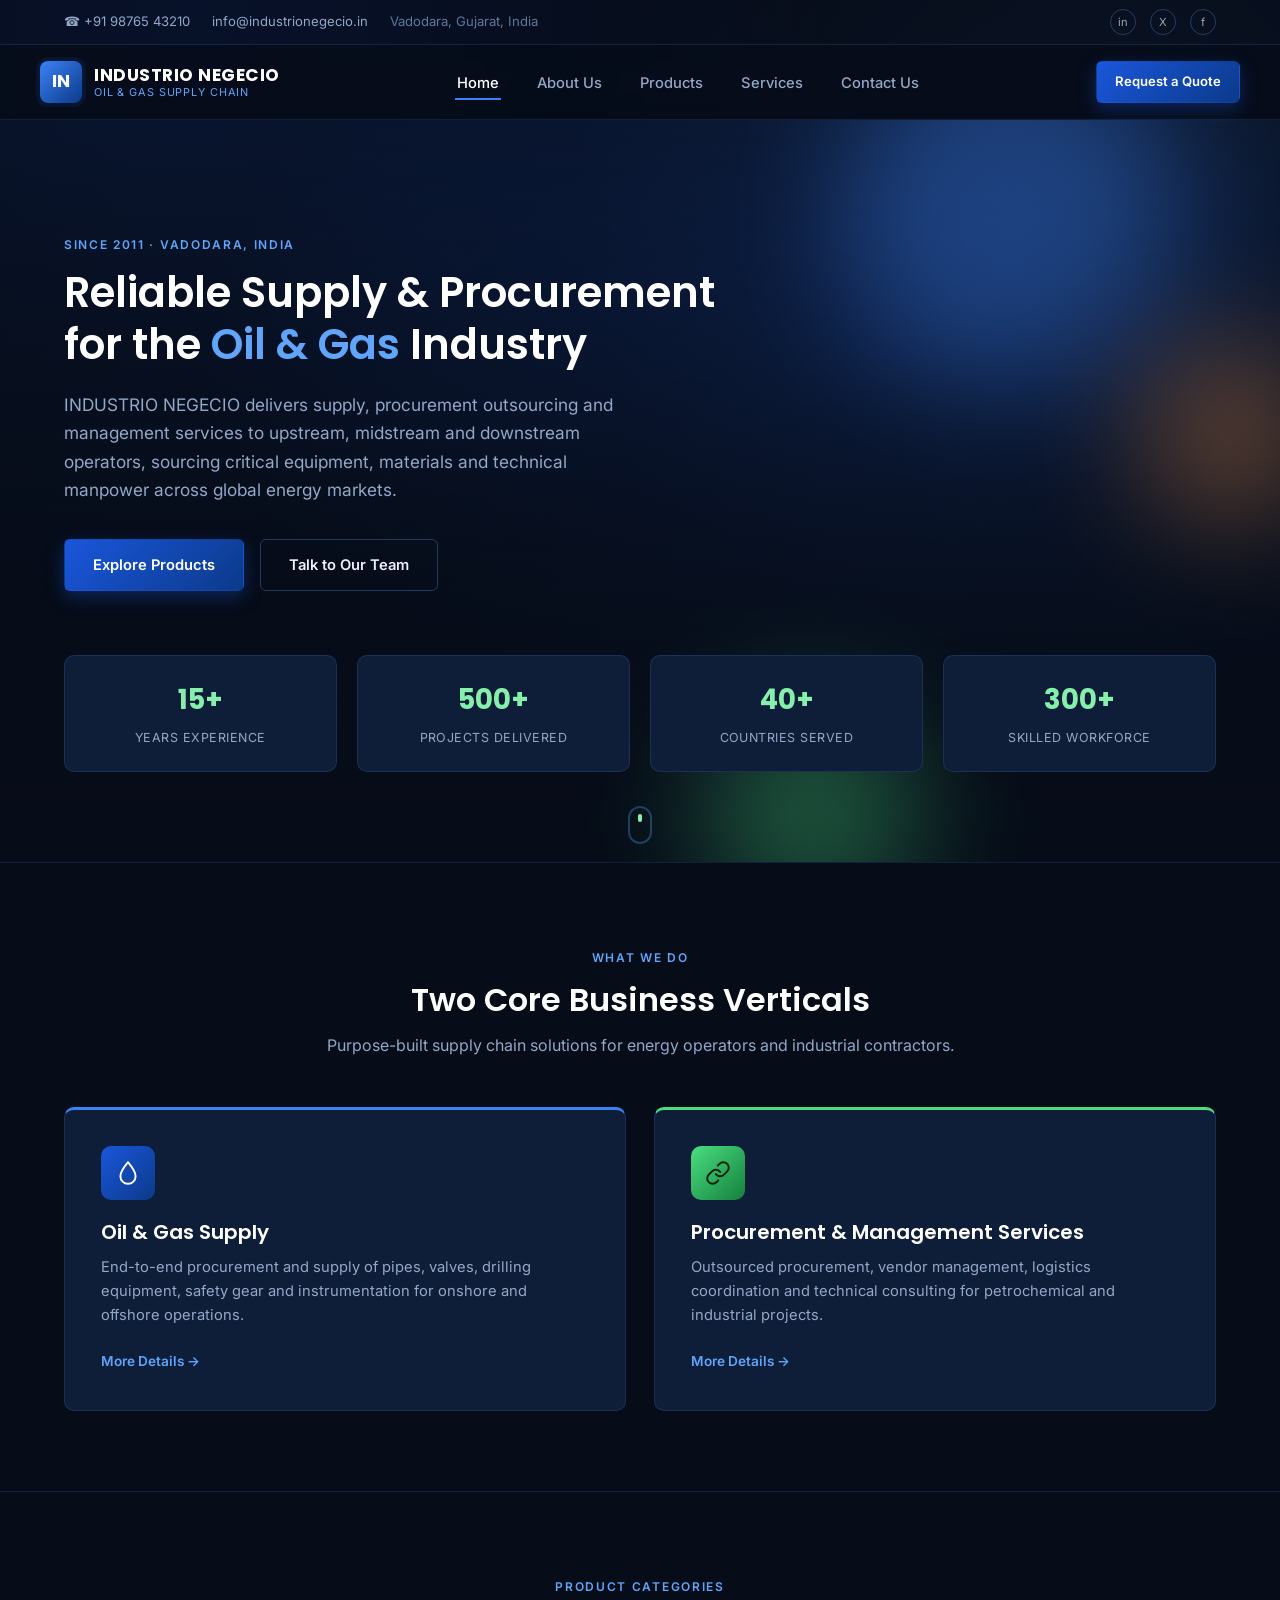
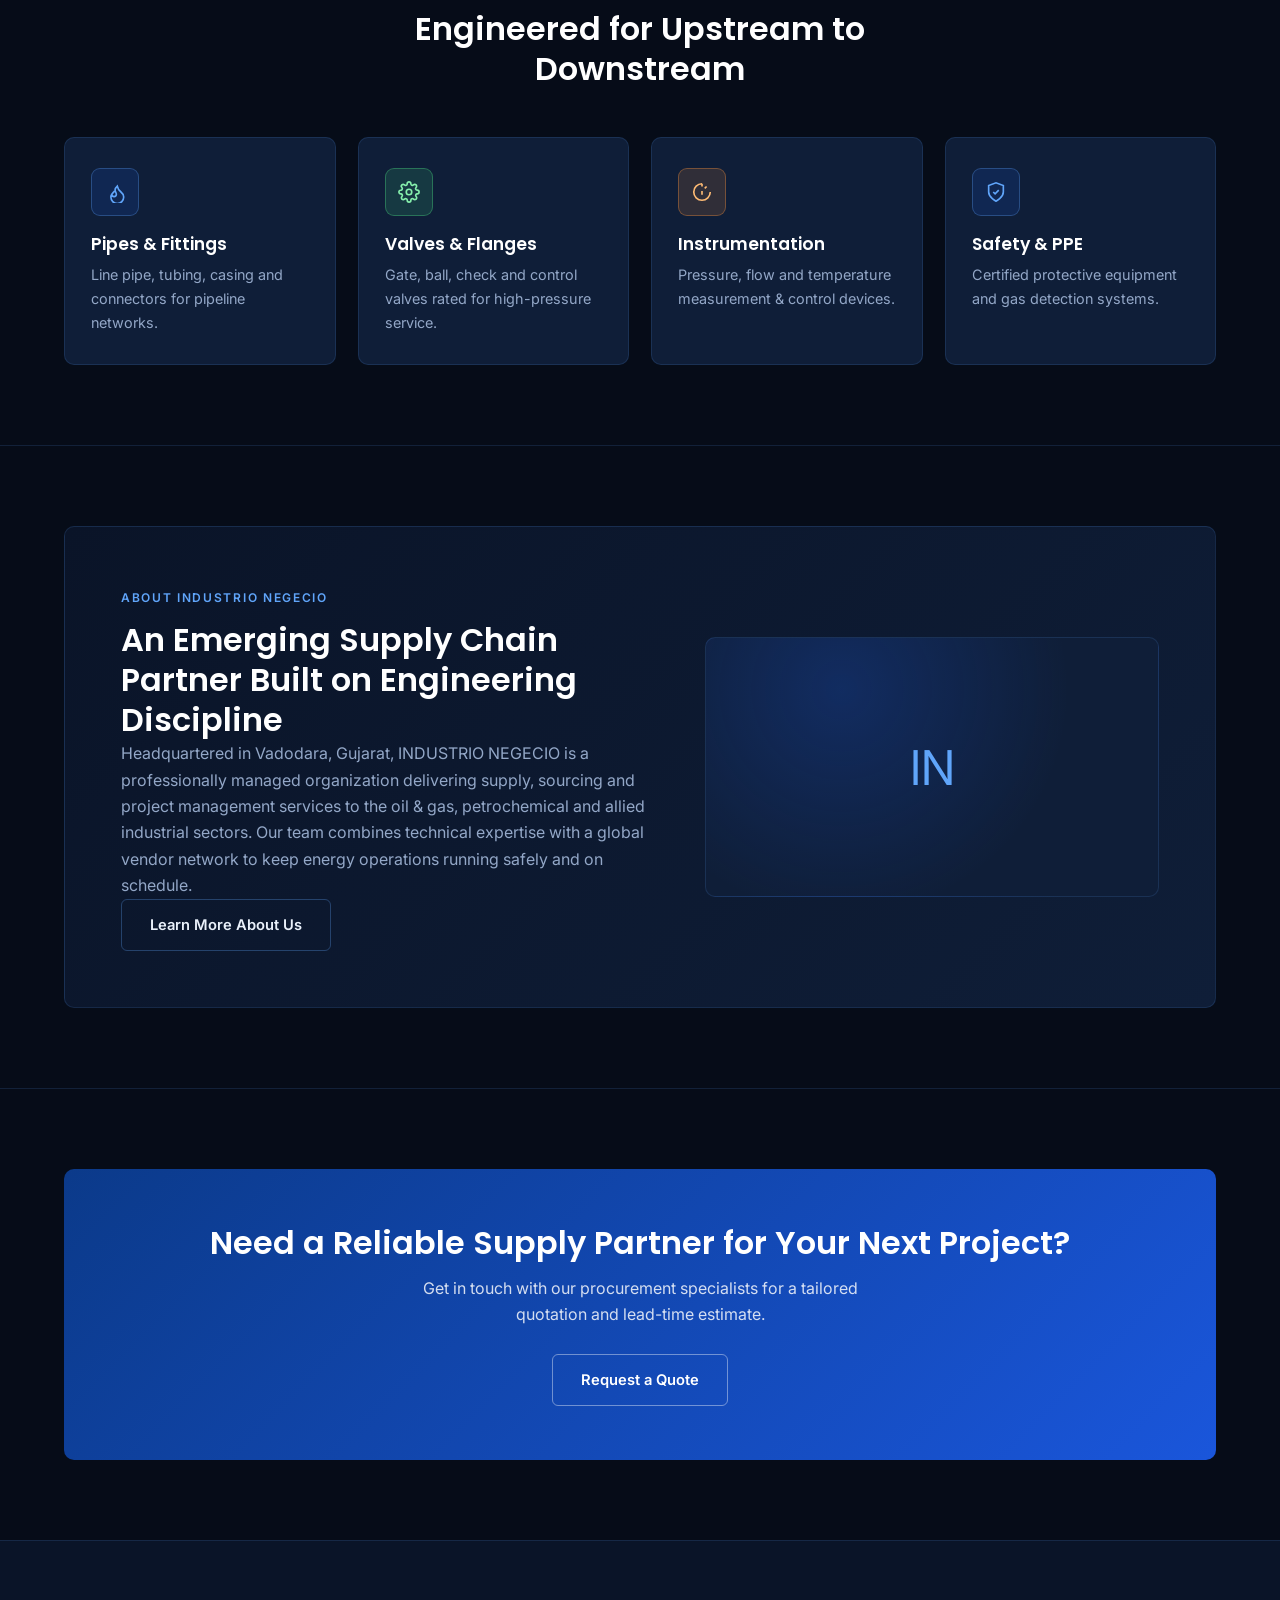
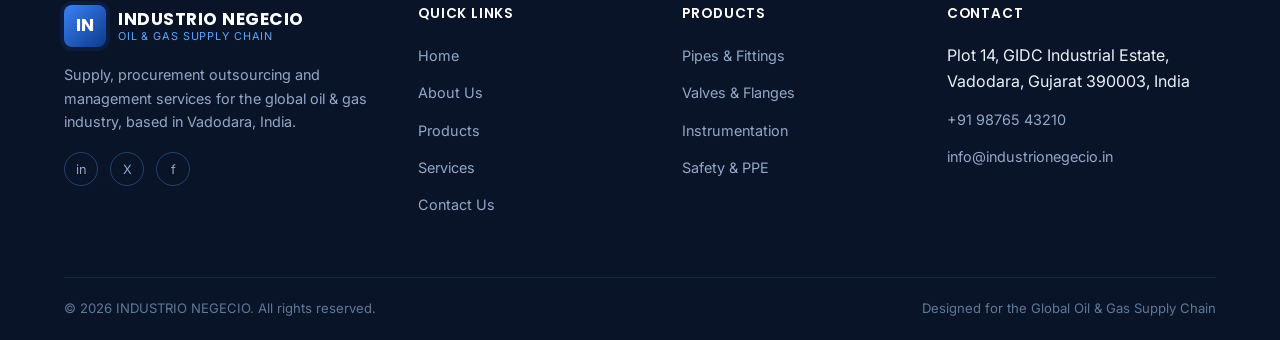
==== index.html @ ec124e9b "Initial commit: INDUSTRIO NEGECIO oil & gas site Dark navy/blue theme with green and orange accents," ====
<!DOCTYPE html>
<html lang="en">
<head>
<meta charset="UTF-8">
<meta name="viewport" content="width=device-width, initial-scale=1.0">
<title>INDUSTRIO NEGECIO | Oil & Gas Supply Chain Solutions</title>
<meta name="description" content="INDUSTRIO NEGECIO is an India-based oil & gas supply, procurement outsourcing and management services company serving upstream, midstream and downstream operators worldwide.">
<link rel="preconnect" href="https://fonts.googleapis.com">
<link href="https://fonts.googleapis.com/css2?family=Inter:wght@400;500;600;700&family=Poppins:wght@500;600;700&display=swap" rel="stylesheet">
<link rel="stylesheet" href="assets/css/style.css">
</head>
<body>

<div class="topbar">
  <div class="container">
    <div class="topbar-links">
      <a href="tel:+919876543210">☎ +91 98765 43210</a>
      <a href="mailto:info@industrionegecio.in">info@industrionegecio.in</a>
      <span>Vadodara, Gujarat, India</span>
    </div>
    <div class="topbar-social">
      <a href="#" aria-label="LinkedIn">in</a>
      <a href="#" aria-label="Twitter">X</a>
      <a href="#" aria-label="Facebook">f</a>
    </div>
  </div>
</div>

<header class="site-header">
  <div class="container nav-wrap">
    <a href="index.html" class="logo">
      <div class="logo-mark">IN</div>
      <div class="logo-text">
        <strong>INDUSTRIO NEGECIO</strong>
        <span>Oil &amp; Gas Supply Chain</span>
      </div>
    </a>
    <nav class="main-nav">
      <ul>
        <li><a href="index.html" class="active">Home</a></li>
        <li><a href="about.html">About Us</a></li>
        <li><a href="products.html">Products</a></li>
        <li><a href="services.html">Services</a></li>
        <li><a href="contact.html">Contact Us</a></li>
      </ul>
    </nav>
    <div class="header-cta">
      <a href="contact.html" class="btn btn-primary btn-sm">Request a Quote</a>
      <button class="nav-toggle" aria-label="Toggle navigation"><span></span><span></span><span></span></button>
    </div>
  </div>
</header>

<section class="hero">
  <div class="hero-blob b1"></div>
  <div class="hero-blob b2"></div>
  <div class="hero-blob b3"></div>
  <div class="container">
    <div class="hero-inner reveal">
      <span class="eyebrow">Since 2011 · Vadodara, India</span>
      <h1>Reliable Supply &amp; Procurement for the <em>Oil &amp; Gas</em> Industry</h1>
      <p class="lead">INDUSTRIO NEGECIO delivers supply, procurement outsourcing and management services to upstream, midstream and downstream operators, sourcing critical equipment, materials and technical manpower across global energy markets.</p>
      <div class="hero-actions">
        <a href="products.html" class="btn btn-primary btn-pulse">Explore Products</a>
        <a href="contact.html" class="btn btn-outline">Talk to Our Team</a>
      </div>
    </div>
    <div class="hero-stats stagger reveal">
      <div class="stat-box"><strong class="counter" data-target="15" data-suffix="+">0</strong><span>Years Experience</span></div>
      <div class="stat-box"><strong class="counter" data-target="500" data-suffix="+">0</strong><span>Projects Delivered</span></div>
      <div class="stat-box"><strong class="counter" data-target="40" data-suffix="+">0</strong><span>Countries Served</span></div>
      <div class="stat-box"><strong class="counter" data-target="300" data-suffix="+">0</strong><span>Skilled Workforce</span></div>
    </div>
  </div>
  <div class="scroll-indicator"></div>
</section>

<section class="section">
  <div class="container">
    <div class="section-head">
      <span class="eyebrow">What We Do</span>
      <h2>Two Core Business Verticals</h2>
      <p>Purpose-built supply chain solutions for energy operators and industrial contractors.</p>
    </div>
    <div class="two-col stagger">
      <div class="category-card reveal-scale" style="border-top:3px solid var(--blue-light);">
        <div class="icon">
          <svg width="26" height="26" viewBox="0 0 24 24" fill="none" stroke="#fff" stroke-width="1.8" stroke-linecap="round" stroke-linejoin="round"><path d="M12 2s7 8.5 7 13a7 7 0 0 1-14 0c0-4.5 7-13 7-13Z"/></svg>
        </div>
        <h3>Oil &amp; Gas Supply</h3>
        <p>End-to-end procurement and supply of pipes, valves, drilling equipment, safety gear and instrumentation for onshore and offshore operations.</p>
        <a href="products.html" class="more">More Details →</a>
      </div>
      <div class="category-card reveal-scale" style="border-top:3px solid var(--green);">
        <div class="icon" style="background:linear-gradient(135deg, var(--green), var(--green-deep));">
          <svg width="26" height="26" viewBox="0 0 24 24" fill="none" stroke="#06210f" stroke-width="1.8" stroke-linecap="round" stroke-linejoin="round"><path d="M10 13a5 5 0 0 0 7.54.54l3-3a5 5 0 0 0-7.07-7.07l-1.72 1.71"/><path d="M14 11a5 5 0 0 0-7.54-.54l-3 3a5 5 0 0 0 7.07 7.07l1.71-1.71"/></svg>
        </div>
        <h3>Procurement &amp; Management Services</h3>
        <p>Outsourced procurement, vendor management, logistics coordination and technical consulting for petrochemical and industrial projects.</p>
        <a href="services.html" class="more">More Details →</a>
      </div>
    </div>
  </div>
</section>

<section class="section">
  <div class="container">
    <div class="section-head">
      <span class="eyebrow">Product Categories</span>
      <h2>Engineered for Upstream to Downstream</h2>
    </div>
    <div class="grid-4 accent-cycle stagger">
      <div class="card reveal">
        <div class="icon"><svg width="22" height="22" viewBox="0 0 24 24" fill="none" stroke="currentColor" stroke-width="1.8"><path d="M8.5 14.5A2.5 2.5 0 0 0 11 17a2.5 2.5 0 0 0 2.5-2.5c0-1.38-.5-2-1-3-1.072-2.143-.224-4.054 2-6 .5 2.5 2 4.9 4 6.5 2 1.6 3 3.5 3 5.5a7 7 0 1 1-14 0c0-1.153.433-2.294 1-3 1.464-1.83 3-3.5 3-3.5"/></svg></div>
        <h3>Pipes &amp; Fittings</h3>
        <p>Line pipe, tubing, casing and connectors for pipeline networks.</p>
      </div>
      <div class="card reveal">
        <div class="icon"><svg width="22" height="22" viewBox="0 0 24 24" fill="none" stroke="currentColor" stroke-width="1.8"><circle cx="12" cy="12" r="3"/><path d="M19.4 15a1.65 1.65 0 0 0 .33 1.82l.06.06a2 2 0 1 1-2.83 2.83l-.06-.06a1.65 1.65 0 0 0-1.82-.33 1.65 1.65 0 0 0-1 1.51V21a2 2 0 0 1-4 0v-.09A1.65 1.65 0 0 0 9 19.4a1.65 1.65 0 0 0-1.82.33l-.06.06a2 2 0 1 1-2.83-2.83l.06-.06a1.65 1.65 0 0 0 .33-1.82 1.65 1.65 0 0 0-1.51-1H3a2 2 0 0 1 0-4h.09A1.65 1.65 0 0 0 4.6 9a1.65 1.65 0 0 0-.33-1.82l-.06-.06a2 2 0 1 1 2.83-2.83l.06.06a1.65 1.65 0 0 0 1.82.33H9a1.65 1.65 0 0 0 1-1.51V3a2 2 0 0 1 4 0v.09a1.65 1.65 0 0 0 1 1.51 1.65 1.65 0 0 0 1.82-.33l.06-.06a2 2 0 1 1 2.83 2.83l-.06.06a1.65 1.65 0 0 0-.33 1.82V9a1.65 1.65 0 0 0 1.51 1H21a2 2 0 0 1 0 4h-.09a1.65 1.65 0 0 0-1.51 1z"/></svg></div>
        <h3>Valves &amp; Flanges</h3>
        <p>Gate, ball, check and control valves rated for high-pressure service.</p>
      </div>
      <div class="card reveal">
        <div class="icon"><svg width="22" height="22" viewBox="0 0 24 24" fill="none" stroke="currentColor" stroke-width="1.8"><path d="M12 15v-4"/><path d="M12 3a9 9 0 1 0 9 9"/><path d="M12 3v3"/><path d="m17 6-2 2"/></svg></div>
        <h3>Instrumentation</h3>
        <p>Pressure, flow and temperature measurement &amp; control devices.</p>
      </div>
      <div class="card reveal">
        <div class="icon"><svg width="22" height="22" viewBox="0 0 24 24" fill="none" stroke="currentColor" stroke-width="1.8"><path d="M12 22s8-4 8-10V5l-8-3-8 3v7c0 6 8 10 8 10Z"/><path d="m9 12 2 2 4-4"/></svg></div>
        <h3>Safety &amp; PPE</h3>
        <p>Certified protective equipment and gas detection systems.</p>
      </div>
    </div>
  </div>
</section>

<section class="section">
  <div class="container">
    <div class="about-band reveal">
      <div>
        <span class="eyebrow">About INDUSTRIO NEGECIO</span>
        <h2>An Emerging Supply Chain Partner Built on Engineering Discipline</h2>
        <p>Headquartered in Vadodara, Gujarat, INDUSTRIO NEGECIO is a professionally managed organization delivering supply, sourcing and project management services to the oil &amp; gas, petrochemical and allied industrial sectors. Our team combines technical expertise with a global vendor network to keep energy operations running safely and on schedule.</p>
        <a href="about.html" class="btn btn-outline">Learn More About Us</a>
      </div>
      <div class="feature-media">IN</div>
    </div>
  </div>
</section>

<section class="section" style="border-bottom:none;">
  <div class="container">
    <div class="cta-band reveal-scale">
      <h2>Need a Reliable Supply Partner for Your Next Project?</h2>
      <p>Get in touch with our procurement specialists for a tailored quotation and lead-time estimate.</p>
      <div class="hero-actions" style="justify-content:center;">
        <a href="contact.html" class="btn btn-outline">Request a Quote</a>
      </div>
    </div>
  </div>
</section>

<footer class="site-footer">
  <div class="container">
    <div class="footer-grid">
      <div>
        <a href="index.html" class="logo" style="margin-bottom:16px;">
          <div class="logo-mark">IN</div>
          <div class="logo-text"><strong>INDUSTRIO NEGECIO</strong><span>Oil &amp; Gas Supply Chain</span></div>
        </a>
        <p>Supply, procurement outsourcing and management services for the global oil &amp; gas industry, based in Vadodara, India.</p>
        <div class="footer-social">
          <a href="#" aria-label="LinkedIn">in</a>
          <a href="#" aria-label="Twitter">X</a>
          <a href="#" aria-label="Facebook">f</a>
        </div>
      </div>
      <div>
        <h4>Quick Links</h4>
        <ul>
          <li><a href="index.html">Home</a></li>
          <li><a href="about.html">About Us</a></li>
          <li><a href="products.html">Products</a></li>
          <li><a href="services.html">Services</a></li>
          <li><a href="contact.html">Contact Us</a></li>
        </ul>
      </div>
      <div>
        <h4>Products</h4>
        <ul>
          <li><a href="products.html">Pipes &amp; Fittings</a></li>
          <li><a href="products.html">Valves &amp; Flanges</a></li>
          <li><a href="products.html">Instrumentation</a></li>
          <li><a href="products.html">Safety &amp; PPE</a></li>
        </ul>
      </div>
      <div>
        <h4>Contact</h4>
        <ul>
          <li>Plot 14, GIDC Industrial Estate, Vadodara, Gujarat 390003, India</li>
          <li><a href="tel:+919876543210">+91 98765 43210</a></li>
          <li><a href="mailto:info@industrionegecio.in">info@industrionegecio.in</a></li>
        </ul>
      </div>
    </div>
    <div class="footer-bottom">
      <span>© 2026 INDUSTRIO NEGECIO. All rights reserved.</span>
      <span>Designed for the Global Oil &amp; Gas Supply Chain</span>
    </div>
  </div>
</footer>

<button class="back-to-top" aria-label="Back to top">
  <svg width="18" height="18" viewBox="0 0 24 24" fill="none" stroke="currentColor" stroke-width="2.2" stroke-linecap="round" stroke-linejoin="round"><path d="m18 15-6-6-6 6"/></svg>
</button>

<script src="assets/js/script.js"></script>
</body>
</html>
---- assets/css/style.css ----
/* INDUSTRIO NEGECIO: Oil & Gas Supply Chain Solutions
   Dark navy / blue theme */

:root {
  --bg-primary: #060c18;
  --bg-secondary: #0a1428;
  --bg-card: #0f1e38;
  --bg-card-hover: #142a4d;
  --blue-deep: #0b3a8a;
  --blue-primary: #1a56db;
  --blue-light: #3b82f6;
  --blue-glow: #60a5fa;
  --accent: #e8a33d;
  --green: #4ade80;
  --green-glow: #86efac;
  --green-deep: #15803d;
  --orange: #fb923c;
  --orange-glow: #fdba74;
  --orange-deep: #c2410c;
  --text: #eaf1fb;
  --text-muted: #93a7c7;
  --text-dim: #5f7898;
  --border: rgba(96, 165, 250, 0.14);
  --border-strong: rgba(96, 165, 250, 0.3);
  --shadow: 0 10px 30px rgba(0, 0, 0, 0.45);
  --radius: 10px;
  --max-width: 1200px;
  --font: 'Inter', -apple-system, BlinkMacSystemFont, 'Segoe UI', sans-serif;
  --font-head: 'Poppins', var(--font);
}

* { margin: 0; padding: 0; box-sizing: border-box; }

html { scroll-behavior: smooth; }

body {
  background: var(--bg-primary);
  color: var(--text);
  font-family: var(--font);
  line-height: 1.65;
  font-size: 16px;
  background-image:
    radial-gradient(circle at 15% 0%, rgba(26, 86, 219, 0.14), transparent 45%),
    radial-gradient(circle at 85% 20%, rgba(96, 165, 250, 0.08), transparent 40%);
  background-attachment: fixed;
}

img { max-width: 100%; display: block; }
a { color: inherit; text-decoration: none; }
ul { list-style: none; }

.container {
  max-width: var(--max-width);
  margin: 0 auto;
  padding: 0 24px;
}

h1, h2, h3, h4 {
  font-family: var(--font-head);
  font-weight: 600;
  line-height: 1.25;
  color: #fff;
}

h1 { font-size: 2.6rem; }
h2 { font-size: 2rem; }
h3 { font-size: 1.25rem; }

p { color: var(--text-muted); }

.eyebrow {
  display: inline-block;
  font-size: 0.75rem;
  letter-spacing: 0.14em;
  text-transform: uppercase;
  color: var(--blue-glow);
  font-weight: 600;
  margin-bottom: 12px;
}

.section {
  padding: 80px 0;
  border-bottom: 1px solid var(--border);
}

.section-head {
  text-align: center;
  max-width: 640px;
  margin: 0 auto 48px;
}

.section-head p { margin-top: 12px; }

/* ---------- Buttons ---------- */
.btn {
  display: inline-flex;
  align-items: center;
  gap: 8px;
  padding: 13px 28px;
  border-radius: 6px;
  font-weight: 600;
  font-size: 0.92rem;
  border: 1px solid transparent;
  cursor: pointer;
  transition: all 0.2s ease;
}

.btn-primary {
  background: linear-gradient(135deg, var(--blue-primary), var(--blue-deep));
  color: #fff;
  box-shadow: 0 6px 18px rgba(26, 86, 219, 0.35);
}
.btn-primary:hover { transform: translateY(-2px); box-shadow: 0 10px 24px rgba(26, 86, 219, 0.5); }

.btn-outline {
  border-color: var(--border-strong);
  color: var(--text);
}
.btn-outline:hover { background: var(--bg-card); border-color: var(--blue-light); }

.btn-sm { padding: 9px 18px; font-size: 0.82rem; }

/* ---------- Top bar ---------- */
.topbar {
  background: #04091450;
  border-bottom: 1px solid var(--border);
  font-size: 0.82rem;
}
.topbar .container {
  display: flex;
  justify-content: space-between;
  align-items: center;
  padding-top: 9px;
  padding-bottom: 9px;
  flex-wrap: wrap;
  gap: 8px;
}
.topbar-links { display: flex; gap: 22px; color: var(--text-muted); }
.topbar-links a:hover { color: var(--blue-glow); }
.topbar-links span { color: var(--text-dim); }
.topbar-social { display: flex; gap: 14px; }
.topbar-social a {
  width: 26px; height: 26px;
  border: 1px solid var(--border-strong);
  border-radius: 50%;
  display: flex; align-items: center; justify-content: center;
  font-size: 0.7rem;
  color: var(--text-muted);
}
.topbar-social a:hover { border-color: var(--blue-light); color: var(--blue-glow); }

/* ---------- Header ---------- */
header.site-header {
  position: sticky;
  top: 0;
  z-index: 100;
  background: rgba(6, 12, 24, 0.88);
  backdrop-filter: blur(10px);
  border-bottom: 1px solid var(--border);
}
.nav-wrap {
  display: flex;
  align-items: center;
  justify-content: space-between;
  padding: 16px 0;
}
.logo { display: flex; align-items: center; gap: 12px; }
.logo-mark {
  width: 42px; height: 42px;
  border-radius: 8px;
  background: linear-gradient(135deg, var(--blue-light), var(--blue-deep));
  display: flex; align-items: center; justify-content: center;
  font-family: var(--font-head);
  font-weight: 700;
  color: #fff;
  font-size: 1.1rem;
  box-shadow: 0 0 0 4px rgba(26,86,219,0.12);
}
.logo-text { line-height: 1.2; }
.logo-text strong {
  display: block;
  font-family: var(--font-head);
  font-size: 1.08rem;
  letter-spacing: 0.03em;
  color: #fff;
}
.logo-text span {
  display: block;
  font-size: 0.68rem;
  letter-spacing: 0.08em;
  text-transform: uppercase;
  color: var(--blue-glow);
}

nav.main-nav ul { display: flex; gap: 34px; }
nav.main-nav a {
  font-size: 0.92rem;
  font-weight: 500;
  color: var(--text-muted);
  padding: 6px 2px;
  border-bottom: 2px solid transparent;
  transition: color 0.2s, border-color 0.2s;
}
nav.main-nav a:hover, nav.main-nav a.active {
  color: #fff;
  border-color: var(--blue-light);
}

.header-cta { display: flex; align-items: center; gap: 16px; }
.nav-toggle {
  display: none;
  flex-direction: column;
  gap: 5px;
  background: none;
  border: none;
  cursor: pointer;
}
.nav-toggle span { width: 24px; height: 2px; background: #fff; }

/* ---------- Hero ---------- */
.hero {
  position: relative;
  padding: 110px 0 90px;
  overflow: hidden;
  border-bottom: 1px solid var(--border);
}
.hero::before {
  content: "";
  position: absolute;
  inset: 0;
  background:
    linear-gradient(180deg, rgba(6,12,24,0) 0%, var(--bg-primary) 100%),
    radial-gradient(ellipse at 70% 30%, rgba(26,86,219,0.25), transparent 55%);
  z-index: 0;
}
.hero .container { position: relative; z-index: 1; }
.hero-inner { max-width: 700px; }
.hero h1 { margin-bottom: 20px; }
.hero h1 em { color: var(--blue-glow); font-style: normal; }
.hero p.lead { font-size: 1.08rem; max-width: 560px; margin-bottom: 34px; }
.hero-actions { display: flex; gap: 16px; flex-wrap: wrap; }

.hero-stats {
  display: grid;
  grid-template-columns: repeat(4, 1fr);
  gap: 20px;
  margin-top: 64px;
  position: relative;
  z-index: 1;
}
.stat-box {
  background: var(--bg-card);
  border: 1px solid var(--border);
  border-radius: var(--radius);
  padding: 22px 18px;
  text-align: center;
}
.stat-box strong { display: block; font-size: 1.7rem; font-family: var(--font-head); color: var(--blue-glow); }
.stat-box span { font-size: 0.78rem; color: var(--text-muted); text-transform: uppercase; letter-spacing: 0.04em; }

/* small page hero (inner pages) */
.page-hero {
  padding: 64px 0;
  text-align: center;
  border-bottom: 1px solid var(--border);
  background: radial-gradient(ellipse at 50% 0%, rgba(26,86,219,0.2), transparent 60%);
}
.page-hero .eyebrow { margin-bottom: 10px; }
.breadcrumb { margin-top: 14px; font-size: 0.85rem; color: var(--text-dim); }
.breadcrumb a { color: var(--blue-glow); }

/* ---------- Category / service cards ---------- */
.two-col {
  display: grid;
  grid-template-columns: 1fr 1fr;
  gap: 28px;
}
.category-card {
  background: var(--bg-card);
  border: 1px solid var(--border);
  border-radius: var(--radius);
  padding: 36px;
  position: relative;
  overflow: hidden;
  transition: border-color 0.2s, transform 0.2s;
}
.category-card:hover { border-color: var(--border-strong); transform: translateY(-4px); }
.category-card .icon {
  width: 54px; height: 54px;
  border-radius: 10px;
  background: linear-gradient(135deg, var(--blue-primary), var(--blue-deep));
  display: flex; align-items: center; justify-content: center;
  font-size: 1.4rem;
  margin-bottom: 20px;
}
.category-card h3 { margin-bottom: 10px; }
.category-card p { margin-bottom: 20px; font-size: 0.92rem; }
.category-card .more { font-size: 0.85rem; font-weight: 600; color: var(--blue-glow); }

.grid-3 {
  display: grid;
  grid-template-columns: repeat(3, 1fr);
  gap: 24px;
}
.grid-4 {
  display: grid;
  grid-template-columns: repeat(4, 1fr);
  gap: 22px;
}

.card {
  background: var(--bg-card);
  border: 1px solid var(--border);
  border-radius: var(--radius);
  padding: 30px 26px;
  transition: border-color 0.2s, transform 0.2s, background 0.2s;
}
.card:hover { border-color: var(--border-strong); transform: translateY(-3px); background: var(--bg-card-hover); }
.card .icon {
  width: 48px; height: 48px;
  border-radius: 9px;
  background: rgba(26,86,219,0.16);
  border: 1px solid var(--border-strong);
  display: flex; align-items: center; justify-content: center;
  font-size: 1.25rem;
  margin-bottom: 18px;
  color: var(--blue-glow);
}
.card h3 { margin-bottom: 8px; font-size: 1.08rem; }
.card p { font-size: 0.9rem; }
.card ul.tags { display: flex; flex-wrap: wrap; gap: 6px; margin-top: 14px; }
.card ul.tags li {
  font-size: 0.72rem;
  padding: 4px 10px;
  border-radius: 20px;
  background: rgba(96,165,250,0.08);
  border: 1px solid var(--border);
  color: var(--text-muted);
}

/* ---------- Alternating feature rows ---------- */
.feature-row {
  display: grid;
  grid-template-columns: 1fr 1fr;
  gap: 56px;
  align-items: center;
  padding: 56px 0;
  border-bottom: 1px solid var(--border);
}
.feature-row:last-child { border-bottom: none; }
.feature-row.reverse .feature-media { order: 2; }
.feature-media {
  background: var(--bg-card);
  border: 1px solid var(--border);
  border-radius: var(--radius);
  min-height: 260px;
  display: flex; align-items: center; justify-content: center;
  font-size: 3rem;
  color: var(--blue-glow);
  background-image: radial-gradient(circle at 30% 20%, rgba(26,86,219,0.25), transparent 60%);
}
.feature-text h2 { margin-bottom: 16px; }
.feature-text p { margin-bottom: 16px; }
.feature-text ul.checklist li {
  display: flex;
  gap: 10px;
  margin-bottom: 10px;
  color: var(--text-muted);
  font-size: 0.94rem;
}
.feature-text ul.checklist li::before {
  content: "✓";
  color: var(--blue-glow);
  font-weight: 700;
  flex-shrink: 0;
}

/* ---------- About blurb / CTA band ---------- */
.about-band {
  background: linear-gradient(135deg, var(--bg-secondary), var(--bg-card));
  border-radius: var(--radius);
  padding: 56px;
  border: 1px solid var(--border);
  display: grid;
  grid-template-columns: 1.2fr 1fr;
  gap: 40px;
  align-items: center;
}
.cta-band {
  background: linear-gradient(135deg, var(--blue-deep), var(--blue-primary));
  border-radius: var(--radius);
  padding: 54px;
  text-align: center;
}
.cta-band h2 { color: #fff; margin-bottom: 12px; }
.cta-band p { color: rgba(255,255,255,0.82); max-width: 500px; margin: 0 auto 26px; }
.cta-band .btn-outline { border-color: rgba(255,255,255,0.4); color: #fff; }
.cta-band .btn-outline:hover { background: rgba(255,255,255,0.1); }

/* ---------- Timeline / values ---------- */
.values-grid {
  display: grid;
  grid-template-columns: repeat(4, 1fr);
  gap: 22px;
}
.value-item { text-align: center; }
.value-item .icon {
  width: 60px; height: 60px;
  margin: 0 auto 16px;
  border-radius: 50%;
  background: rgba(26,86,219,0.14);
  border: 1px solid var(--border-strong);
  display: flex; align-items: center; justify-content: center;
  font-size: 1.5rem;
  color: var(--blue-glow);
}

/* ---------- Table (certifications / specs) ---------- */
.info-table {
  width: 100%;
  border-collapse: collapse;
  background: var(--bg-card);
  border: 1px solid var(--border);
  border-radius: var(--radius);
  overflow: hidden;
}
.info-table th, .info-table td {
  text-align: left;
  padding: 14px 20px;
  border-bottom: 1px solid var(--border);
  font-size: 0.92rem;
}
.info-table th { color: var(--blue-glow); font-family: var(--font-head); background: rgba(26,86,219,0.08); }
.info-table td { color: var(--text-muted); }
.info-table tr:last-child td { border-bottom: none; }

/* ---------- Contact page ---------- */
.contact-grid {
  display: grid;
  grid-template-columns: 0.9fr 1.1fr;
  gap: 40px;
}
.contact-info-list li {
  display: flex;
  gap: 16px;
  padding: 18px 0;
  border-bottom: 1px solid var(--border);
}
.contact-info-list li:last-child { border-bottom: none; }
.contact-info-list .icon {
  width: 42px; height: 42px;
  flex-shrink: 0;
  border-radius: 9px;
  background: rgba(26,86,219,0.16);
  border: 1px solid var(--border-strong);
  display: flex; align-items: center; justify-content: center;
  color: var(--blue-glow);
}
.contact-info-list strong { display: block; color: #fff; font-size: 0.92rem; margin-bottom: 3px; }
.contact-info-list span, .contact-info-list a { font-size: 0.9rem; color: var(--text-muted); }

.form-card {
  background: var(--bg-card);
  border: 1px solid var(--border);
  border-radius: var(--radius);
  padding: 34px;
}
.form-row { display: grid; grid-template-columns: 1fr 1fr; gap: 18px; }
.field { margin-bottom: 18px; }
.field label { display: block; font-size: 0.82rem; color: var(--text-muted); margin-bottom: 7px; }
.field input, .field select, .field textarea {
  width: 100%;
  background: var(--bg-secondary);
  border: 1px solid var(--border);
  border-radius: 6px;
  padding: 12px 14px;
  color: var(--text);
  font-family: var(--font);
  font-size: 0.92rem;
}
.field input:focus, .field select:focus, .field textarea:focus {
  outline: none;
  border-color: var(--blue-light);
}
.field textarea { resize: vertical; min-height: 110px; }

.map-box {
  margin-top: 26px;
  border-radius: var(--radius);
  border: 1px solid var(--border);
  height: 260px;
  background: var(--bg-card);
  display: flex; align-items: center; justify-content: center;
  color: var(--text-dim);
  font-size: 0.85rem;
}

/* ---------- Footer ---------- */
footer.site-footer {
  background: var(--bg-secondary);
  padding-top: 64px;
  border-top: 1px solid var(--border);
}
.footer-grid {
  display: grid;
  grid-template-columns: 1.4fr 1fr 1fr 1.2fr;
  gap: 40px;
  padding-bottom: 48px;
}
.footer-grid h4 {
  font-size: 0.85rem;
  text-transform: uppercase;
  letter-spacing: 0.06em;
  color: #fff;
  margin-bottom: 20px;
}
.footer-grid p { font-size: 0.9rem; margin-bottom: 18px; }
.footer-grid ul li { margin-bottom: 11px; }
.footer-grid ul li a { font-size: 0.9rem; color: var(--text-muted); }
.footer-grid ul li a:hover { color: var(--blue-glow); }
.footer-social { display: flex; gap: 12px; margin-top: 6px; }
.footer-social a {
  width: 34px; height: 34px;
  border-radius: 50%;
  border: 1px solid var(--border-strong);
  display: flex; align-items: center; justify-content: center;
  font-size: 0.8rem;
  color: var(--text-muted);
}
.footer-social a:hover { border-color: var(--blue-light); color: var(--blue-glow); }
.footer-bottom {
  border-top: 1px solid var(--border);
  padding: 20px 0;
  display: flex;
  justify-content: space-between;
  font-size: 0.82rem;
  color: var(--text-dim);
  flex-wrap: wrap;
  gap: 10px;
}
.footer-bottom a { color: var(--text-dim); }
.footer-bottom a:hover { color: var(--blue-glow); }

/* ---------- Responsive ---------- */
@media (max-width: 960px) {
  .two-col, .feature-row, .about-band, .contact-grid, .footer-grid { grid-template-columns: 1fr; }
  .feature-row.reverse .feature-media { order: 0; }
  .grid-3, .grid-4, .hero-stats, .values-grid { grid-template-columns: repeat(2, 1fr); }
  .form-row { grid-template-columns: 1fr; }
  nav.main-nav { display: none; width: 100%; }
  nav.main-nav.open {
    display: block;
    position: absolute;
    top: 100%; left: 0; right: 0;
    background: var(--bg-secondary);
    border-bottom: 1px solid var(--border);
    padding: 10px 24px 20px;
  }
  nav.main-nav.open ul { flex-direction: column; gap: 6px; }
  .nav-toggle { display: flex; }
  h1 { font-size: 2rem; }
}
@media (max-width: 560px) {
  .grid-3, .grid-4, .hero-stats, .values-grid { grid-template-columns: repeat(2, 1fr); }
  .topbar-links { display: none; }
}

/* =========================================================
   ANIMATION + COMPONENT LAYER
   ========================================================= */

/* ---------- Header scrolled state ---------- */
header.site-header { transition: background 0.3s ease, box-shadow 0.3s ease, border-color 0.3s ease; }
header.site-header.scrolled {
  background: rgba(6, 12, 24, 0.97);
  box-shadow: 0 8px 24px rgba(0, 0, 0, 0.4);
  border-color: var(--border-strong);
}
.nav-toggle span { transition: transform 0.25s ease, opacity 0.25s ease; }
.nav-toggle.open span:nth-child(1) { transform: translateY(7px) rotate(45deg); }
.nav-toggle.open span:nth-child(2) { opacity: 0; }
.nav-toggle.open span:nth-child(3) { transform: translateY(-7px) rotate(-45deg); }

/* ---------- Scroll reveal ---------- */
.reveal {
  opacity: 0;
  transform: translateY(28px);
  transition: opacity 0.7s cubic-bezier(.21,.6,.35,1), transform 0.7s cubic-bezier(.21,.6,.35,1);
}
.reveal.in-view { opacity: 1; transform: translateY(0); }
.reveal-scale { opacity: 0; transform: scale(0.92); transition: opacity 0.6s ease, transform 0.6s ease; }
.reveal-scale.in-view { opacity: 1; transform: scale(1); }

.stagger > *:nth-child(1) { transition-delay: 0.02s; }
.stagger > *:nth-child(2) { transition-delay: 0.09s; }
.stagger > *:nth-child(3) { transition-delay: 0.16s; }
.stagger > *:nth-child(4) { transition-delay: 0.23s; }
.stagger > *:nth-child(5) { transition-delay: 0.3s; }
.stagger > *:nth-child(6) { transition-delay: 0.37s; }

/* ---------- Hero blobs ---------- */
.hero-blob {
  position: absolute;
  border-radius: 50%;
  filter: blur(60px);
  opacity: 0.35;
  z-index: 0;
  pointer-events: none;
  animation: float 9s ease-in-out infinite;
}
.hero-blob.b1 { width: 340px; height: 340px; background: var(--blue-light); top: -80px; right: 8%; }
.hero-blob.b2 { width: 220px; height: 220px; background: var(--green); bottom: -60px; right: 28%; animation-duration: 11s; animation-delay: 1s; }
.hero-blob.b3 { width: 180px; height: 180px; background: var(--orange); top: 30%; right: -40px; animation-duration: 7.5s; animation-delay: 0.5s; }

@keyframes float {
  0%, 100% { transform: translateY(0) translateX(0); }
  50% { transform: translateY(-26px) translateX(14px); }
}
@keyframes fadeInUp {
  from { opacity: 0; transform: translateY(16px); }
  to { opacity: 1; transform: translateY(0); }
}
@keyframes pulseGlow {
  0%, 100% { box-shadow: 0 0 0 0 rgba(74, 222, 128, 0.35); }
  50% { box-shadow: 0 0 0 10px rgba(74, 222, 128, 0); }
}
@keyframes spinSlow {
  from { transform: rotate(0deg); }
  to { transform: rotate(360deg); }
}

/* ---------- Buttons: extra variants ---------- */
.btn-green {
  background: linear-gradient(135deg, var(--green), var(--green-deep));
  color: #06210f;
  box-shadow: 0 6px 18px rgba(74, 222, 128, 0.3);
}
.btn-green:hover { transform: translateY(-2px); box-shadow: 0 10px 24px rgba(74, 222, 128, 0.45); }
.btn-orange {
  background: linear-gradient(135deg, var(--orange), var(--orange-deep));
  color: #2b0f02;
  box-shadow: 0 6px 18px rgba(251, 146, 60, 0.3);
}
.btn-orange:hover { transform: translateY(-2px); box-shadow: 0 10px 24px rgba(251, 146, 60, 0.45); }
.btn-pulse { animation: pulseGlow 2.4s ease-in-out infinite; }
.btn-primary, .btn-green, .btn-orange {
  position: relative;
  overflow: hidden;
}
.btn-primary::before, .btn-green::before, .btn-orange::before {
  content: "";
  position: absolute;
  top: 0; left: -60%;
  width: 40%; height: 100%;
  background: linear-gradient(120deg, transparent, rgba(255,255,255,0.35), transparent);
  transform: skewX(-20deg);
  transition: left 0.6s ease;
}
.btn-primary:hover::before, .btn-green:hover::before, .btn-orange:hover::before { left: 130%; }

/* ---------- Accent color cycling for icon boxes ---------- */
.grid-3.accent-cycle .card:nth-child(3n+1) .icon,
.grid-4.accent-cycle .card:nth-child(4n+1) .icon { background: rgba(26,86,219,0.16); border-color: var(--border-strong); color: var(--blue-glow); }
.grid-3.accent-cycle .card:nth-child(3n+2) .icon,
.grid-4.accent-cycle .card:nth-child(4n+2) .icon { background: rgba(74,222,128,0.14); border-color: rgba(74,222,128,0.35); color: var(--green-glow); }
.grid-3.accent-cycle .card:nth-child(3n) .icon,
.grid-4.accent-cycle .card:nth-child(4n+3) .icon { background: rgba(251,146,60,0.14); border-color: rgba(251,146,60,0.35); color: var(--orange-glow); }
.grid-4.accent-cycle .card:nth-child(4n) .icon { background: rgba(26,86,219,0.16); border-color: var(--border-strong); color: var(--blue-glow); }

/* ---------- Counters ---------- */
.stat-box strong.counted { color: var(--green-glow); }

.avatar-circle {
  width: 44px; height: 44px;
  border-radius: 50%;
  display: flex; align-items: center; justify-content: center;
  font-family: var(--font-head);
  font-weight: 600;
  font-size: 0.85rem;
  color: #fff;
  flex-shrink: 0;
}

/* ---------- FAQ Accordion ---------- */
.faq-list { max-width: 780px; margin: 0 auto; }
.faq-item {
  background: var(--bg-card);
  border: 1px solid var(--border);
  border-radius: var(--radius);
  margin-bottom: 14px;
  overflow: hidden;
  transition: border-color 0.3s ease;
}
.faq-item.open { border-color: var(--border-strong); }
.faq-q {
  width: 100%;
  display: flex;
  align-items: center;
  justify-content: space-between;
  gap: 16px;
  background: none;
  border: none;
  color: var(--text);
  font-family: var(--font-head);
  font-size: 0.98rem;
  font-weight: 500;
  padding: 20px 24px;
  cursor: pointer;
  text-align: left;
}
.faq-q .plus {
  flex-shrink: 0;
  width: 26px; height: 26px;
  border-radius: 50%;
  background: rgba(96,165,250,0.12);
  border: 1px solid var(--border-strong);
  display: flex; align-items: center; justify-content: center;
  color: var(--blue-glow);
  transition: transform 0.3s ease, background 0.3s ease, color 0.3s ease;
  font-size: 1rem;
}
.faq-item.open .faq-q .plus {
  transform: rotate(135deg);
  background: rgba(74,222,128,0.16);
  border-color: rgba(74,222,128,0.4);
  color: var(--green-glow);
}
.faq-a-wrap {
  display: grid;
  grid-template-rows: 0fr;
  transition: grid-template-rows 0.35s ease;
}
.faq-item.open .faq-a-wrap { grid-template-rows: 1fr; }
.faq-a-inner { overflow: hidden; }
.faq-a-inner p { padding: 0 24px 22px; font-size: 0.9rem; }

/* ---------- Timeline (vertical, About) ---------- */
.timeline { position: relative; max-width: 760px; margin: 0 auto; padding-left: 6px; }
.timeline::before {
  content: "";
  position: absolute;
  left: 19px; top: 6px; bottom: 6px;
  width: 2px;
  background: linear-gradient(180deg, var(--blue-light), var(--green), var(--orange));
  opacity: 0.4;
}
.timeline-item { position: relative; padding-left: 56px; padding-bottom: 36px; }
.timeline-item:last-child { padding-bottom: 0; }
.timeline-dot {
  position: absolute;
  left: 0; top: 0;
  width: 40px; height: 40px;
  border-radius: 50%;
  background: var(--bg-card);
  border: 2px solid var(--blue-light);
  display: flex; align-items: center; justify-content: center;
  font-family: var(--font-head);
  font-weight: 700;
  font-size: 0.8rem;
  color: var(--blue-glow);
  z-index: 1;
}
.timeline-item:nth-child(3n+2) .timeline-dot { border-color: var(--green); color: var(--green-glow); }
.timeline-item:nth-child(3n) .timeline-dot { border-color: var(--orange); color: var(--orange-glow); }
.timeline-item h3 { font-size: 1.02rem; margin-bottom: 6px; }
.timeline-item p { font-size: 0.9rem; margin: 0; }
.timeline-year { font-size: 0.76rem; color: var(--text-dim); text-transform: uppercase; letter-spacing: 0.06em; margin-bottom: 4px; display: block; }

/* ---------- Steps (horizontal, Services) ---------- */
.steps-row {
  display: grid;
  grid-template-columns: repeat(5, 1fr);
  gap: 20px;
  position: relative;
}
.step-item { text-align: center; position: relative; }
.step-num {
  width: 52px; height: 52px;
  margin: 0 auto 16px;
  border-radius: 50%;
  display: flex; align-items: center; justify-content: center;
  font-family: var(--font-head);
  font-weight: 700;
  font-size: 1.1rem;
  color: #fff;
  background: linear-gradient(135deg, var(--blue-light), var(--blue-deep));
  position: relative;
  z-index: 1;
}
.step-item:nth-child(3n+2) .step-num { background: linear-gradient(135deg, var(--green), var(--green-deep)); }
.step-item:nth-child(3n) .step-num { background: linear-gradient(135deg, var(--orange), var(--orange-deep)); }
.step-item h3 { font-size: 0.95rem; margin-bottom: 6px; }
.step-item p { font-size: 0.82rem; }
.steps-row::before {
  content: "";
  position: absolute;
  top: 26px; left: 10%; right: 10%;
  height: 2px;
  background: var(--border);
  z-index: 0;
}

/* ---------- Team cards ---------- */
.team-card {
  background: var(--bg-card);
  border: 1px solid var(--border);
  border-radius: var(--radius);
  padding: 28px 24px;
  text-align: center;
  transition: transform 0.3s ease, border-color 0.3s ease;
}
.team-card:hover { transform: translateY(-6px); border-color: var(--border-strong); }
.team-card .avatar-circle { width: 72px; height: 72px; font-size: 1.3rem; margin: 0 auto 16px; }
.team-card h3 { font-size: 1rem; margin-bottom: 3px; }
.team-card .role { font-size: 0.8rem; color: var(--green-glow); margin-bottom: 12px; display: block; }
.team-card p.bio { font-size: 0.85rem; margin-bottom: 16px; }
.team-social { display: flex; justify-content: center; gap: 10px; }
.team-social a {
  width: 30px; height: 30px;
  border-radius: 50%;
  border: 1px solid var(--border-strong);
  display: flex; align-items: center; justify-content: center;
  font-size: 0.7rem;
  color: var(--text-muted);
  transition: color 0.2s, border-color 0.2s;
}
.team-social a:hover { color: var(--orange-glow); border-color: var(--orange); }

/* ---------- Badges (accreditations) ---------- */
.badge-row { display: flex; flex-wrap: wrap; gap: 12px; justify-content: center; }
.badge-pill {
  display: inline-flex;
  align-items: center;
  gap: 8px;
  padding: 10px 18px;
  border-radius: 30px;
  background: var(--bg-card);
  border: 1px solid var(--border);
  font-size: 0.85rem;
  color: var(--text-muted);
  transition: border-color 0.3s ease, transform 0.3s ease;
}
.badge-pill:hover { transform: translateY(-3px); border-color: var(--green); }
.badge-pill .check { color: var(--green-glow); font-weight: 700; }

/* ---------- Quick contact cards ---------- */
.quick-contact-grid { display: grid; grid-template-columns: repeat(3, 1fr); gap: 20px; }
.quick-contact-card {
  background: var(--bg-card);
  border: 1px solid var(--border);
  border-radius: var(--radius);
  padding: 26px;
  text-align: center;
  transition: transform 0.3s ease, border-color 0.3s ease;
}
.quick-contact-card:hover { transform: translateY(-5px); }
.quick-contact-card:nth-child(1) { border-top: 3px solid var(--blue-light); }
.quick-contact-card:nth-child(2) { border-top: 3px solid var(--green); }
.quick-contact-card:nth-child(3) { border-top: 3px solid var(--orange); }
.quick-contact-card .icon { margin: 0 auto 14px; }
.quick-contact-card h3 { font-size: 0.95rem; margin-bottom: 6px; }
.quick-contact-card a, .quick-contact-card span { font-size: 0.88rem; color: var(--text-muted); }

/* ---------- Back to top ---------- */
.back-to-top {
  position: fixed;
  right: 26px;
  bottom: 26px;
  width: 46px; height: 46px;
  border-radius: 50%;
  background: linear-gradient(135deg, var(--blue-light), var(--blue-deep));
  border: none;
  color: #fff;
  display: flex; align-items: center; justify-content: center;
  cursor: pointer;
  box-shadow: 0 8px 20px rgba(0,0,0,0.4);
  opacity: 0;
  visibility: hidden;
  transform: translateY(14px);
  transition: opacity 0.3s ease, transform 0.3s ease, visibility 0.3s;
  z-index: 90;
}
.back-to-top.show { opacity: 1; visibility: visible; transform: translateY(0); }
.back-to-top:hover { background: linear-gradient(135deg, var(--green), var(--green-deep)); }

/* ---------- Progress dots on hero (decorative) ---------- */
.scroll-indicator {
  position: absolute;
  bottom: 18px;
  left: 50%;
  transform: translateX(-50%);
  width: 24px; height: 38px;
  border: 2px solid var(--border-strong);
  border-radius: 14px;
  z-index: 1;
}
.scroll-indicator::before {
  content: "";
  position: absolute;
  top: 6px; left: 50%;
  width: 4px; height: 8px;
  background: var(--green-glow);
  border-radius: 2px;
  transform: translateX(-50%);
  animation: scrollDot 1.6s ease-in-out infinite;
}
@keyframes scrollDot {
  0% { opacity: 1; top: 6px; }
  100% { opacity: 0; top: 18px; }
}

@media (max-width: 960px) {
  .steps-row { grid-template-columns: repeat(2, 1fr); }
  .steps-row::before { display: none; }
  .quick-contact-grid { grid-template-columns: 1fr; }
}
@media (max-width: 640px) {
  .steps-row { grid-template-columns: 1fr; }
}
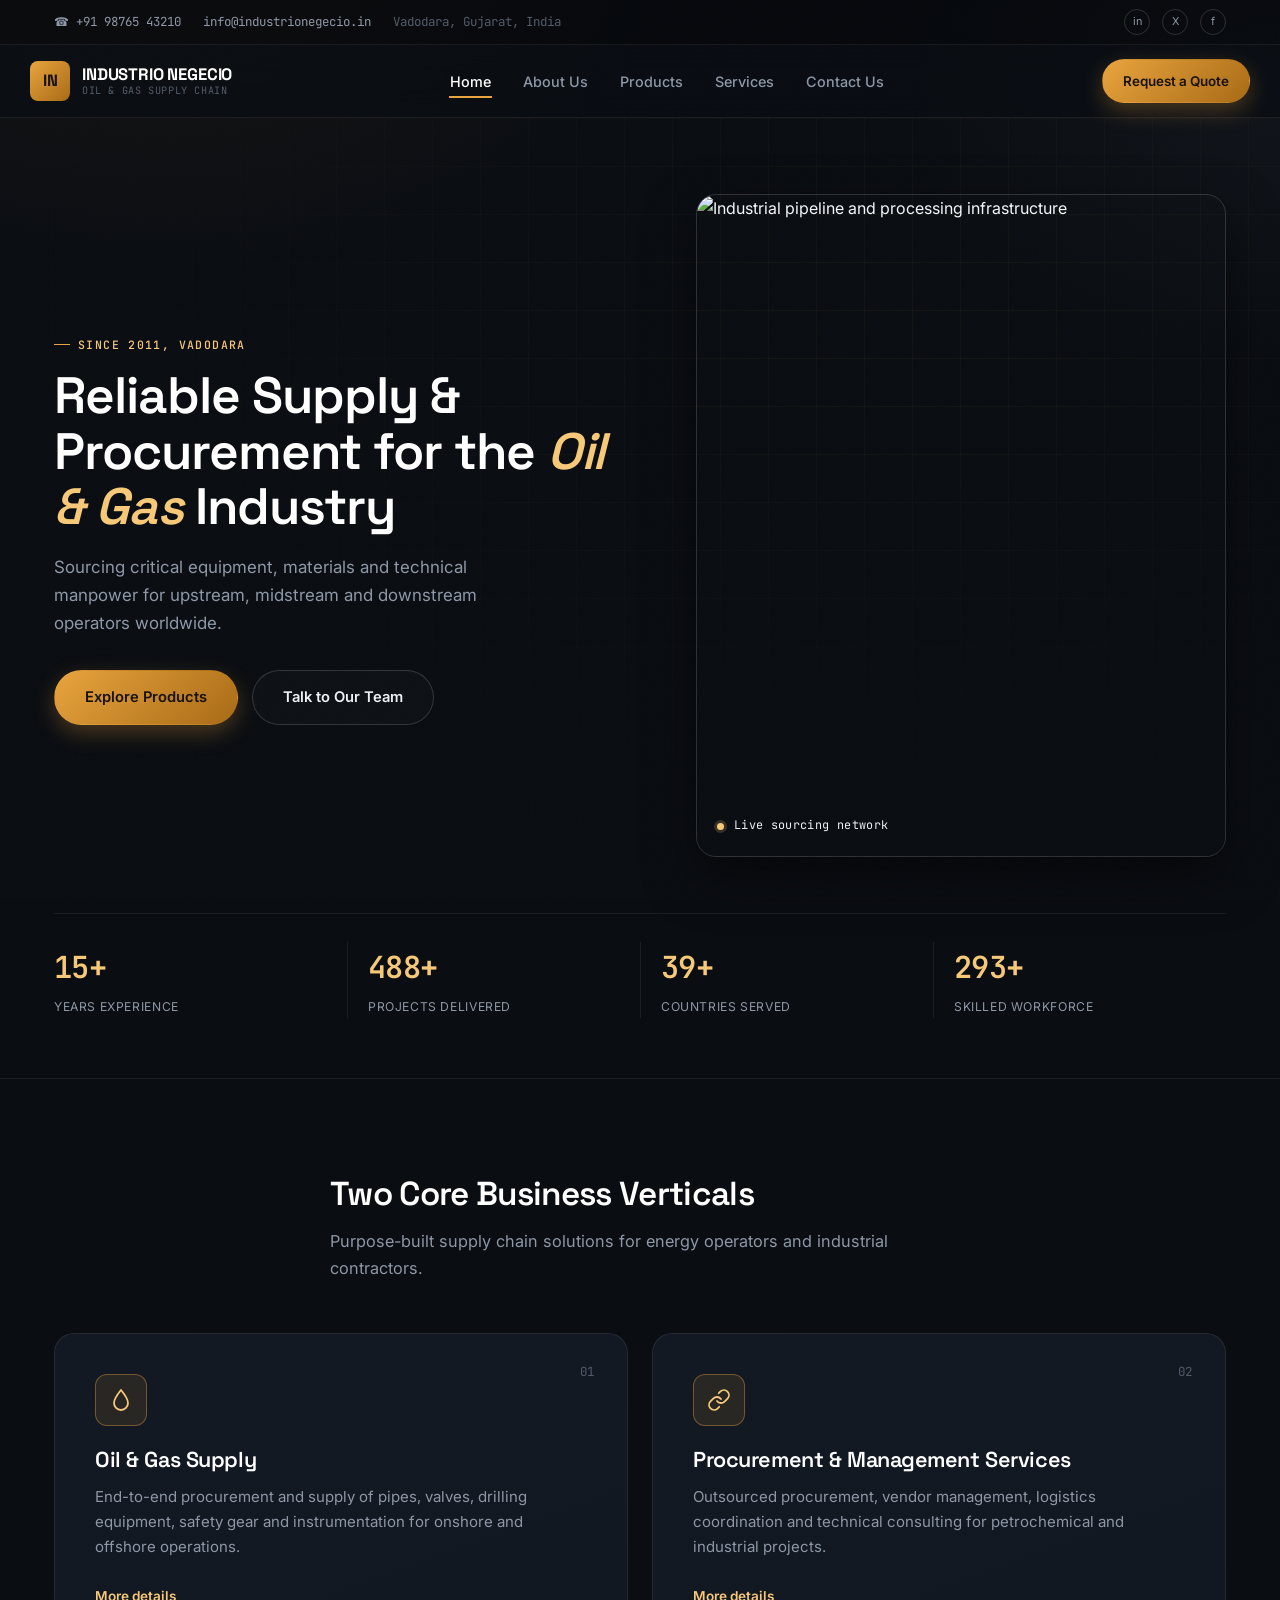
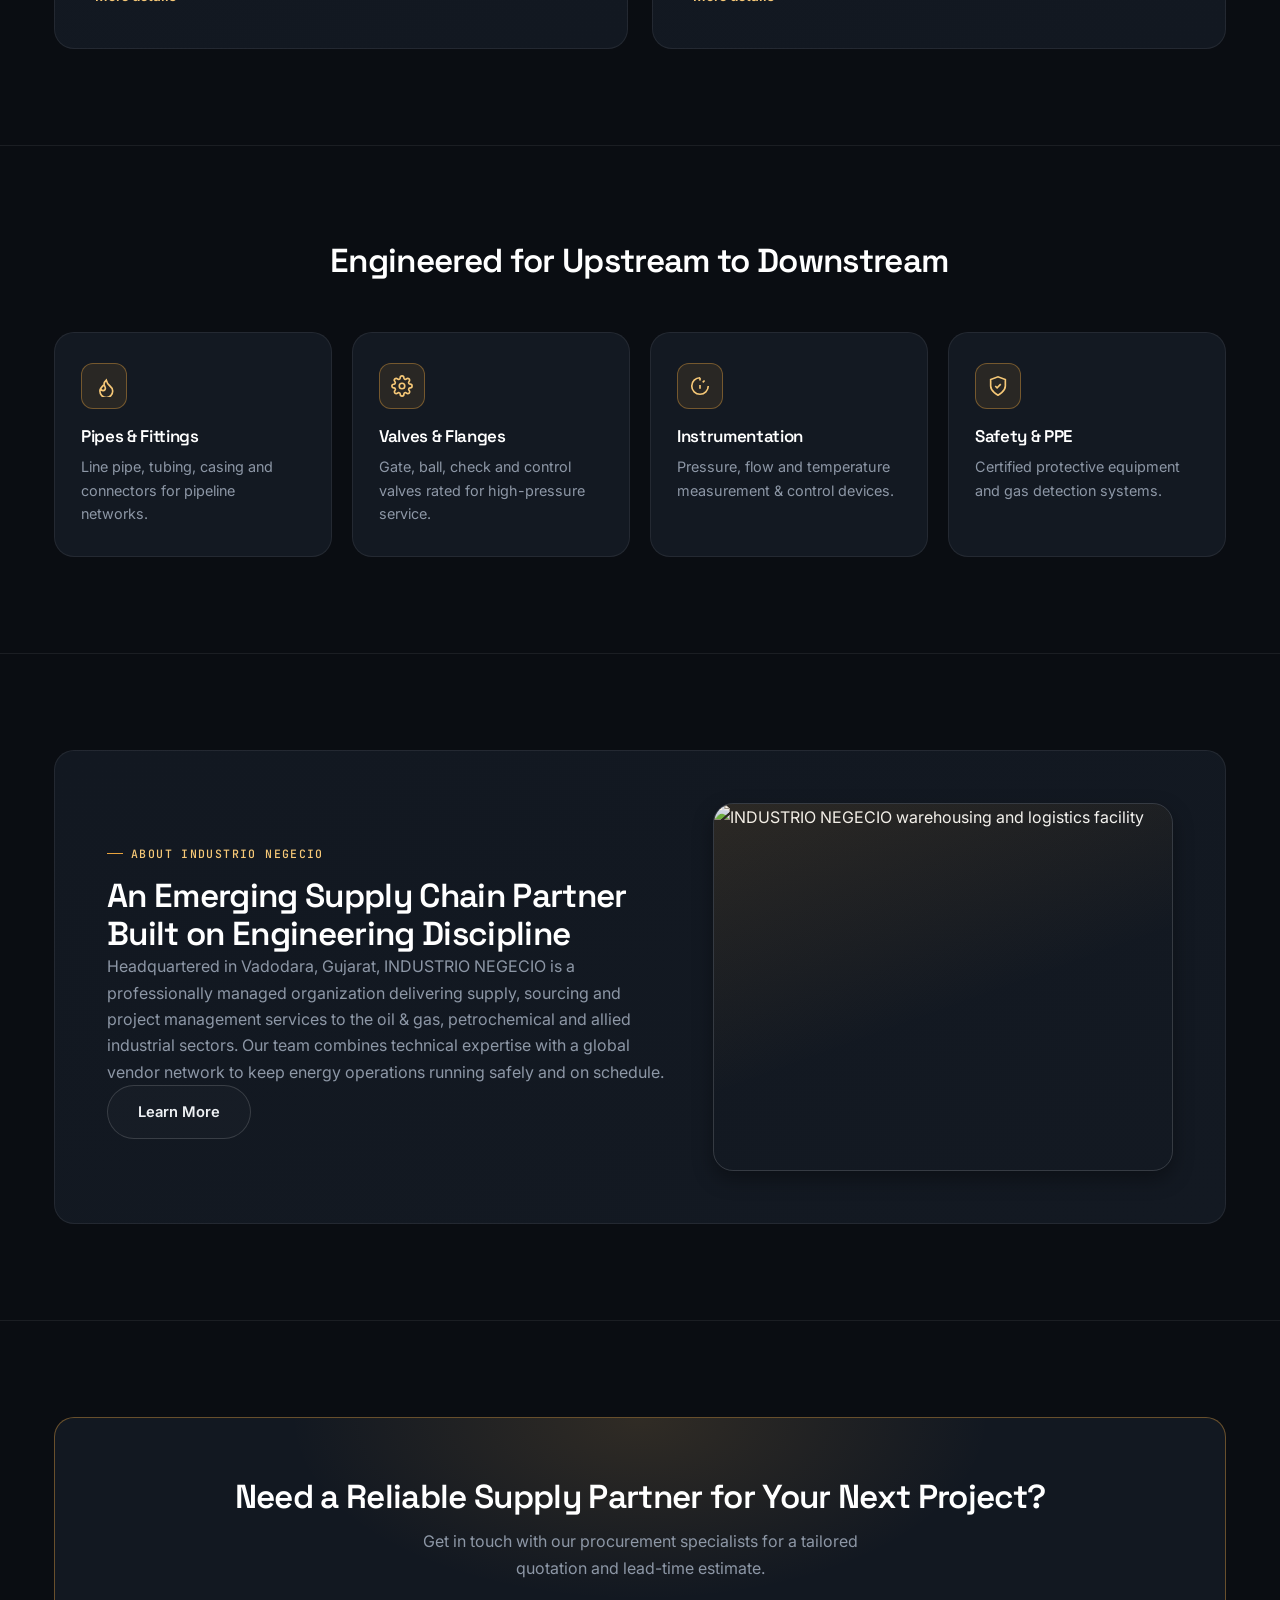
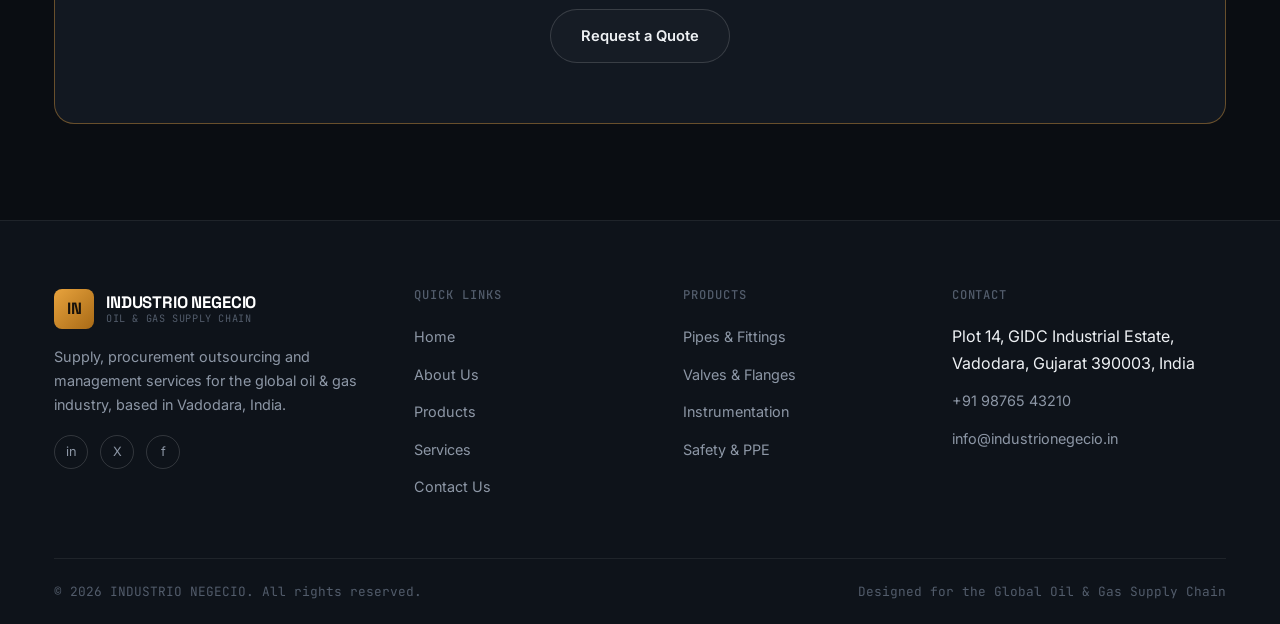
==== commit d4777316: "Redesign: steel-and-amber industrial visual system Replace the mixed blue/green/orange accent scheme" ====
--- a/index.html
+++ b/index.html
@@ -6,7 +6,7 @@
 <title>INDUSTRIO NEGECIO | Oil & Gas Supply Chain Solutions</title>
 <meta name="description" content="INDUSTRIO NEGECIO is an India-based oil & gas supply, procurement outsourcing and management services company serving upstream, midstream and downstream operators worldwide.">
 <link rel="preconnect" href="https://fonts.googleapis.com">
-<link href="https://fonts.googleapis.com/css2?family=Inter:wght@400;500;600;700&family=Poppins:wght@500;600;700&display=swap" rel="stylesheet">
+<link href="https://fonts.googleapis.com/css2?family=Space+Grotesk:wght@500;600;700&family=Inter:wght@400;500;600;700&family=JetBrains+Mono:wght@500;600&display=swap" rel="stylesheet">
 <link rel="stylesheet" href="assets/css/style.css">
 </head>
 <body>
@@ -52,17 +52,24 @@
 </header>
 
 <section class="hero">
-  <div class="hero-blob b1"></div>
-  <div class="hero-blob b2"></div>
-  <div class="hero-blob b3"></div>
-  <div class="container">
-    <div class="hero-inner reveal">
-      <span class="eyebrow">Since 2011 · Vadodara, India</span>
-      <h1>Reliable Supply &amp; Procurement for the <em>Oil &amp; Gas</em> Industry</h1>
-      <p class="lead">INDUSTRIO NEGECIO delivers supply, procurement outsourcing and management services to upstream, midstream and downstream operators, sourcing critical equipment, materials and technical manpower across global energy markets.</p>
-      <div class="hero-actions">
-        <a href="products.html" class="btn btn-primary btn-pulse">Explore Products</a>
-        <a href="contact.html" class="btn btn-outline">Talk to Our Team</a>
+  <div class="container">
+    <div class="hero-grid">
+      <div class="hero-inner reveal">
+        <span class="eyebrow">Since 2011, Vadodara</span>
+        <h1>Reliable Supply &amp; Procurement for the <em>Oil &amp; Gas</em> Industry</h1>
+        <p class="lead">Sourcing critical equipment, materials and technical manpower for upstream, midstream and downstream operators worldwide.</p>
+        <div class="hero-actions">
+          <a href="products.html" class="btn btn-primary">Explore Products</a>
+          <a href="contact.html" class="btn btn-outline">Talk to Our Team</a>
+        </div>
+      </div>
+      <div class="hero-visual reveal-scale">
+        <div class="hero-frame">
+          <div class="hero-corner tl"></div>
+          <div class="hero-corner br"></div>
+          <img src="https://picsum.photos/seed/industrio-negecio-pipeline/900/1125" alt="Industrial pipeline and processing infrastructure">
+          <div class="hero-frame-tag"><span class="dot"></span> Live sourcing network</div>
+        </div>
       </div>
     </div>
     <div class="hero-stats stagger reveal">
@@ -72,32 +79,32 @@
       <div class="stat-box"><strong class="counter" data-target="300" data-suffix="+">0</strong><span>Skilled Workforce</span></div>
     </div>
   </div>
-  <div class="scroll-indicator"></div>
 </section>
 
 <section class="section">
   <div class="container">
     <div class="section-head">
-      <span class="eyebrow">What We Do</span>
       <h2>Two Core Business Verticals</h2>
       <p>Purpose-built supply chain solutions for energy operators and industrial contractors.</p>
     </div>
     <div class="two-col stagger">
-      <div class="category-card reveal-scale" style="border-top:3px solid var(--blue-light);">
+      <div class="category-card reveal-scale">
+        <span class="index-num">01</span>
         <div class="icon">
-          <svg width="26" height="26" viewBox="0 0 24 24" fill="none" stroke="#fff" stroke-width="1.8" stroke-linecap="round" stroke-linejoin="round"><path d="M12 2s7 8.5 7 13a7 7 0 0 1-14 0c0-4.5 7-13 7-13Z"/></svg>
+          <svg width="24" height="24" viewBox="0 0 24 24" fill="none" stroke="currentColor" stroke-width="1.8" stroke-linecap="round" stroke-linejoin="round"><path d="M12 2s7 8.5 7 13a7 7 0 0 1-14 0c0-4.5 7-13 7-13Z"/></svg>
         </div>
         <h3>Oil &amp; Gas Supply</h3>
         <p>End-to-end procurement and supply of pipes, valves, drilling equipment, safety gear and instrumentation for onshore and offshore operations.</p>
-        <a href="products.html" class="more">More Details →</a>
-      </div>
-      <div class="category-card reveal-scale" style="border-top:3px solid var(--green);">
-        <div class="icon" style="background:linear-gradient(135deg, var(--green), var(--green-deep));">
-          <svg width="26" height="26" viewBox="0 0 24 24" fill="none" stroke="#06210f" stroke-width="1.8" stroke-linecap="round" stroke-linejoin="round"><path d="M10 13a5 5 0 0 0 7.54.54l3-3a5 5 0 0 0-7.07-7.07l-1.72 1.71"/><path d="M14 11a5 5 0 0 0-7.54-.54l-3 3a5 5 0 0 0 7.07 7.07l1.71-1.71"/></svg>
+        <a href="products.html" class="more">More details</a>
+      </div>
+      <div class="category-card reveal-scale">
+        <span class="index-num">02</span>
+        <div class="icon">
+          <svg width="24" height="24" viewBox="0 0 24 24" fill="none" stroke="currentColor" stroke-width="1.8" stroke-linecap="round" stroke-linejoin="round"><path d="M10 13a5 5 0 0 0 7.54.54l3-3a5 5 0 0 0-7.07-7.07l-1.72 1.71"/><path d="M14 11a5 5 0 0 0-7.54-.54l-3 3a5 5 0 0 0 7.07 7.07l1.71-1.71"/></svg>
         </div>
         <h3>Procurement &amp; Management Services</h3>
         <p>Outsourced procurement, vendor management, logistics coordination and technical consulting for petrochemical and industrial projects.</p>
-        <a href="services.html" class="more">More Details →</a>
+        <a href="services.html" class="more">More details</a>
       </div>
     </div>
   </div>
@@ -106,10 +113,9 @@
 <section class="section">
   <div class="container">
     <div class="section-head">
-      <span class="eyebrow">Product Categories</span>
       <h2>Engineered for Upstream to Downstream</h2>
     </div>
-    <div class="grid-4 accent-cycle stagger">
+    <div class="grid-4 stagger">
       <div class="card reveal">
         <div class="icon"><svg width="22" height="22" viewBox="0 0 24 24" fill="none" stroke="currentColor" stroke-width="1.8"><path d="M8.5 14.5A2.5 2.5 0 0 0 11 17a2.5 2.5 0 0 0 2.5-2.5c0-1.38-.5-2-1-3-1.072-2.143-.224-4.054 2-6 .5 2.5 2 4.9 4 6.5 2 1.6 3 3.5 3 5.5a7 7 0 1 1-14 0c0-1.153.433-2.294 1-3 1.464-1.83 3-3.5 3-3.5"/></svg></div>
         <h3>Pipes &amp; Fittings</h3>
@@ -141,9 +147,11 @@
         <span class="eyebrow">About INDUSTRIO NEGECIO</span>
         <h2>An Emerging Supply Chain Partner Built on Engineering Discipline</h2>
         <p>Headquartered in Vadodara, Gujarat, INDUSTRIO NEGECIO is a professionally managed organization delivering supply, sourcing and project management services to the oil &amp; gas, petrochemical and allied industrial sectors. Our team combines technical expertise with a global vendor network to keep energy operations running safely and on schedule.</p>
-        <a href="about.html" class="btn btn-outline">Learn More About Us</a>
-      </div>
-      <div class="feature-media">IN</div>
+        <a href="about.html" class="btn btn-outline">Learn More</a>
+      </div>
+      <div class="feature-media">
+        <img src="https://picsum.photos/seed/industrio-negecio-facility/800/620" alt="INDUSTRIO NEGECIO warehousing and logistics facility">
+      </div>
     </div>
   </div>
 </section>
--- a/assets/css/style.css
+++ b/assets/css/style.css
@@ -1,32 +1,43 @@
-/* INDUSTRIO NEGECIO: Oil & Gas Supply Chain Solutions
-   Dark navy / blue theme */
+/* INDUSTRIO NEGECIO — Oil & Gas Supply Chain Solutions
+   Steel & Amber industrial system. Single accent (amber), neutral steel-graphite base. */
 
 :root {
-  --bg-primary: #060c18;
-  --bg-secondary: #0a1428;
-  --bg-card: #0f1e38;
-  --bg-card-hover: #142a4d;
-  --blue-deep: #0b3a8a;
-  --blue-primary: #1a56db;
-  --blue-light: #3b82f6;
-  --blue-glow: #60a5fa;
+  --bg-primary: #0a0d12;
+  --bg-secondary: #0e131a;
+  --bg-elevated: #121821;
+  --bg-card: #131922;
+  --bg-card-hover: #171f2b;
+
   --accent: #e8a33d;
-  --green: #4ade80;
-  --green-glow: #86efac;
-  --green-deep: #15803d;
-  --orange: #fb923c;
-  --orange-glow: #fdba74;
-  --orange-deep: #c2410c;
-  --text: #eaf1fb;
-  --text-muted: #93a7c7;
-  --text-dim: #5f7898;
-  --border: rgba(96, 165, 250, 0.14);
-  --border-strong: rgba(96, 165, 250, 0.3);
-  --shadow: 0 10px 30px rgba(0, 0, 0, 0.45);
-  --radius: 10px;
-  --max-width: 1200px;
+  --accent-2: #f6c877;
+  --accent-deep: #a86a16;
+  --accent-wash: rgba(232, 163, 61, 0.1);
+
+  --steel: #4a5568;
+  --steel-wash: rgba(148, 163, 184, 0.08);
+
+  --text: #eef1f4;
+  --text-muted: #8d97a6;
+  --text-dim: #525c6b;
+
+  --border: rgba(255, 255, 255, 0.07);
+  --border-strong: rgba(255, 255, 255, 0.15);
+  --border-accent: rgba(232, 163, 61, 0.4);
+
+  --shadow: 0 20px 50px rgba(0, 0, 0, 0.5);
+  --shadow-sm: 0 8px 20px rgba(0, 0, 0, 0.35);
+
+  --radius-lg: 20px;
+  --radius-md: 12px;
+  --radius-sm: 8px;
+  --radius-full: 999px;
+
+  --max-width: 1220px;
   --font: 'Inter', -apple-system, BlinkMacSystemFont, 'Segoe UI', sans-serif;
-  --font-head: 'Poppins', var(--font);
+  --font-head: 'Space Grotesk', var(--font);
+  --font-mono: 'JetBrains Mono', ui-monospace, monospace;
+
+  --ease: cubic-bezier(0.16, 1, 0.3, 1);
 }
 
 * { margin: 0; padding: 0; box-sizing: border-box; }
@@ -34,15 +45,27 @@
 html { scroll-behavior: smooth; }
 
 body {
+  position: relative;
   background: var(--bg-primary);
   color: var(--text);
   font-family: var(--font);
   line-height: 1.65;
   font-size: 16px;
   background-image:
-    radial-gradient(circle at 15% 0%, rgba(26, 86, 219, 0.14), transparent 45%),
-    radial-gradient(circle at 85% 20%, rgba(96, 165, 250, 0.08), transparent 40%);
+    radial-gradient(ellipse 900px 600px at 12% -10%, rgba(232, 163, 61, 0.07), transparent 60%),
+    radial-gradient(ellipse 700px 500px at 100% 10%, rgba(148, 163, 184, 0.05), transparent 55%);
   background-attachment: fixed;
+}
+
+body::after {
+  content: "";
+  position: fixed;
+  inset: 0;
+  z-index: 999;
+  pointer-events: none;
+  opacity: 0.035;
+  mix-blend-mode: overlay;
+  background-image: url("data:image/svg+xml,%3Csvg xmlns='http://www.w3.org/2000/svg' width='120' height='120'%3E%3Cfilter id='n'%3E%3CfeTurbulence type='fractalNoise' baseFrequency='0.9' numOctaves='2' stitchTiles='stitch'/%3E%3C/filter%3E%3Crect width='100%25' height='100%25' filter='url(%23n)'/%3E%3C/svg%3E");
 }
 
 img { max-width: 100%; display: block; }
@@ -58,73 +81,87 @@
 h1, h2, h3, h4 {
   font-family: var(--font-head);
   font-weight: 600;
-  line-height: 1.25;
+  line-height: 1.15;
+  letter-spacing: -0.02em;
   color: #fff;
 }
 
-h1 { font-size: 2.6rem; }
-h2 { font-size: 2rem; }
-h3 { font-size: 1.25rem; }
+h1 { font-size: clamp(2.4rem, 4vw, 3.4rem); line-height: 1.08; }
+h2 { font-size: clamp(1.7rem, 2.6vw, 2.3rem); }
+h3 { font-size: 1.2rem; }
 
 p { color: var(--text-muted); }
 
 .eyebrow {
-  display: inline-block;
-  font-size: 0.75rem;
-  letter-spacing: 0.14em;
+  display: inline-flex;
+  align-items: center;
+  gap: 8px;
+  font-family: var(--font-mono);
+  font-size: 0.72rem;
+  letter-spacing: 0.12em;
   text-transform: uppercase;
-  color: var(--blue-glow);
-  font-weight: 600;
-  margin-bottom: 12px;
+  color: var(--accent-2);
+  font-weight: 500;
+  margin-bottom: 14px;
+}
+.eyebrow::before {
+  content: "";
+  width: 16px;
+  height: 1px;
+  background: var(--accent);
 }
 
 .section {
-  padding: 80px 0;
+  padding: 96px 0;
   border-bottom: 1px solid var(--border);
 }
 
 .section-head {
-  text-align: center;
-  max-width: 640px;
-  margin: 0 auto 48px;
-}
-
-.section-head p { margin-top: 12px; }
+  max-width: 620px;
+  margin: 0 auto 52px;
+}
+.section-head p { margin-top: 14px; font-size: 1.02rem; }
 
 /* ---------- Buttons ---------- */
 .btn {
   display: inline-flex;
   align-items: center;
   gap: 8px;
-  padding: 13px 28px;
-  border-radius: 6px;
+  padding: 14px 30px;
+  border-radius: var(--radius-full);
   font-weight: 600;
   font-size: 0.92rem;
   border: 1px solid transparent;
   cursor: pointer;
-  transition: all 0.2s ease;
+  white-space: nowrap;
+  transition: transform 0.3s var(--ease), box-shadow 0.3s var(--ease), border-color 0.3s var(--ease), background 0.3s var(--ease);
 }
 
 .btn-primary {
-  background: linear-gradient(135deg, var(--blue-primary), var(--blue-deep));
-  color: #fff;
-  box-shadow: 0 6px 18px rgba(26, 86, 219, 0.35);
-}
-.btn-primary:hover { transform: translateY(-2px); box-shadow: 0 10px 24px rgba(26, 86, 219, 0.5); }
+  background: linear-gradient(135deg, var(--accent), var(--accent-deep));
+  color: #17110a;
+  box-shadow: 0 8px 22px rgba(232, 163, 61, 0.28);
+}
+.btn-primary:hover { transform: translateY(-2px); box-shadow: 0 12px 28px rgba(232, 163, 61, 0.4); }
+.btn-primary:active { transform: translateY(0) scale(0.98); }
 
 .btn-outline {
   border-color: var(--border-strong);
   color: var(--text);
-}
-.btn-outline:hover { background: var(--bg-card); border-color: var(--blue-light); }
-
-.btn-sm { padding: 9px 18px; font-size: 0.82rem; }
+  background: rgba(255, 255, 255, 0.02);
+}
+.btn-outline:hover { background: var(--bg-card-hover); border-color: var(--border-accent); color: var(--accent-2); }
+.btn-outline:active { transform: scale(0.98); }
+
+.btn-sm { padding: 10px 20px; font-size: 0.84rem; }
+
+.btn-green { background: linear-gradient(135deg, var(--accent-2), var(--accent)); color: #17110a; box-shadow: 0 8px 22px rgba(232, 163, 61, 0.3); }
 
 /* ---------- Top bar ---------- */
 .topbar {
-  background: #04091450;
+  background: rgba(4, 6, 9, 0.6);
   border-bottom: 1px solid var(--border);
-  font-size: 0.82rem;
+  font-size: 0.81rem;
 }
 .topbar .container {
   display: flex;
@@ -135,78 +172,94 @@
   flex-wrap: wrap;
   gap: 8px;
 }
-.topbar-links { display: flex; gap: 22px; color: var(--text-muted); }
-.topbar-links a:hover { color: var(--blue-glow); }
+.topbar-links { display: flex; gap: 22px; color: var(--text-muted); font-family: var(--font-mono); font-size: 0.78rem; }
+.topbar-links a { transition: color 0.2s; }
+.topbar-links a:hover { color: var(--accent-2); }
 .topbar-links span { color: var(--text-dim); }
-.topbar-social { display: flex; gap: 14px; }
+.topbar-social { display: flex; gap: 12px; }
 .topbar-social a {
   width: 26px; height: 26px;
   border: 1px solid var(--border-strong);
   border-radius: 50%;
   display: flex; align-items: center; justify-content: center;
-  font-size: 0.7rem;
+  font-size: 0.68rem;
   color: var(--text-muted);
-}
-.topbar-social a:hover { border-color: var(--blue-light); color: var(--blue-glow); }
+  transition: border-color 0.2s, color 0.2s;
+}
+.topbar-social a:hover { border-color: var(--border-accent); color: var(--accent-2); }
 
 /* ---------- Header ---------- */
 header.site-header {
   position: sticky;
   top: 0;
   z-index: 100;
-  background: rgba(6, 12, 24, 0.88);
-  backdrop-filter: blur(10px);
+  background: rgba(10, 13, 18, 0.78);
+  backdrop-filter: blur(14px) saturate(140%);
+  -webkit-backdrop-filter: blur(14px) saturate(140%);
   border-bottom: 1px solid var(--border);
+  transition: background 0.3s ease, box-shadow 0.3s ease, border-color 0.3s ease;
+}
+header.site-header.scrolled {
+  background: rgba(10, 13, 18, 0.95);
+  box-shadow: var(--shadow-sm);
+  border-color: var(--border-strong);
 }
 .nav-wrap {
   display: flex;
   align-items: center;
   justify-content: space-between;
-  padding: 16px 0;
+  padding: 14px 0;
+  min-height: 64px;
 }
 .logo { display: flex; align-items: center; gap: 12px; }
 .logo-mark {
-  width: 42px; height: 42px;
-  border-radius: 8px;
-  background: linear-gradient(135deg, var(--blue-light), var(--blue-deep));
+  width: 40px; height: 40px;
+  border-radius: var(--radius-sm);
+  background: linear-gradient(135deg, var(--accent), var(--accent-deep));
   display: flex; align-items: center; justify-content: center;
   font-family: var(--font-head);
   font-weight: 700;
-  color: #fff;
-  font-size: 1.1rem;
-  box-shadow: 0 0 0 4px rgba(26,86,219,0.12);
+  color: #17110a;
+  font-size: 1.02rem;
 }
 .logo-text { line-height: 1.2; }
 .logo-text strong {
   display: block;
   font-family: var(--font-head);
-  font-size: 1.08rem;
-  letter-spacing: 0.03em;
+  font-size: 1.04rem;
+  letter-spacing: -0.01em;
   color: #fff;
 }
 .logo-text span {
   display: block;
-  font-size: 0.68rem;
-  letter-spacing: 0.08em;
+  font-family: var(--font-mono);
+  font-size: 0.64rem;
+  letter-spacing: 0.06em;
   text-transform: uppercase;
-  color: var(--blue-glow);
-}
-
-nav.main-nav ul { display: flex; gap: 34px; }
+  color: var(--text-dim);
+}
+
+nav.main-nav ul { display: flex; gap: 30px; }
 nav.main-nav a {
-  font-size: 0.92rem;
+  font-size: 0.9rem;
   font-weight: 500;
   color: var(--text-muted);
-  padding: 6px 2px;
-  border-bottom: 2px solid transparent;
-  transition: color 0.2s, border-color 0.2s;
-}
-nav.main-nav a:hover, nav.main-nav a.active {
-  color: #fff;
-  border-color: var(--blue-light);
-}
-
-.header-cta { display: flex; align-items: center; gap: 16px; }
+  padding: 6px 1px;
+  position: relative;
+  transition: color 0.2s;
+}
+nav.main-nav a::after {
+  content: "";
+  position: absolute;
+  left: 0; bottom: -2px;
+  width: 0; height: 2px;
+  background: var(--accent);
+  transition: width 0.3s var(--ease);
+}
+nav.main-nav a:hover, nav.main-nav a.active { color: #fff; }
+nav.main-nav a:hover::after, nav.main-nav a.active::after { width: 100%; }
+
+.header-cta { display: flex; align-items: center; gap: 18px; }
 .nav-toggle {
   display: none;
   flex-direction: column;
@@ -215,12 +268,15 @@
   border: none;
   cursor: pointer;
 }
-.nav-toggle span { width: 24px; height: 2px; background: #fff; }
+.nav-toggle span { width: 22px; height: 2px; background: #fff; transition: transform 0.25s ease, opacity 0.25s ease; }
+.nav-toggle.open span:nth-child(1) { transform: translateY(7px) rotate(45deg); }
+.nav-toggle.open span:nth-child(2) { opacity: 0; }
+.nav-toggle.open span:nth-child(3) { transform: translateY(-7px) rotate(-45deg); }
 
 /* ---------- Hero ---------- */
 .hero {
   position: relative;
-  padding: 110px 0 90px;
+  padding: 76px 0 60px;
   overflow: hidden;
   border-bottom: 1px solid var(--border);
 }
@@ -228,112 +284,191 @@
   content: "";
   position: absolute;
   inset: 0;
-  background:
-    linear-gradient(180deg, rgba(6,12,24,0) 0%, var(--bg-primary) 100%),
-    radial-gradient(ellipse at 70% 30%, rgba(26,86,219,0.25), transparent 55%);
+  background-image:
+    linear-gradient(rgba(232, 163, 61, 0.05) 1px, transparent 1px),
+    linear-gradient(90deg, rgba(232, 163, 61, 0.05) 1px, transparent 1px);
+  background-size: 48px 48px;
+  mask-image: radial-gradient(ellipse 70% 60% at 70% 20%, black, transparent);
   z-index: 0;
 }
 .hero .container { position: relative; z-index: 1; }
-.hero-inner { max-width: 700px; }
+
+.hero-grid {
+  display: grid;
+  grid-template-columns: 1.05fr 0.95fr;
+  gap: 56px;
+  align-items: center;
+}
+.hero-inner { max-width: 560px; }
 .hero h1 { margin-bottom: 20px; }
-.hero h1 em { color: var(--blue-glow); font-style: normal; }
-.hero p.lead { font-size: 1.08rem; max-width: 560px; margin-bottom: 34px; }
-.hero-actions { display: flex; gap: 16px; flex-wrap: wrap; }
+.hero h1 em { color: var(--accent-2); font-style: italic; }
+.hero p.lead { font-size: 1.06rem; margin-bottom: 32px; max-width: 480px; }
+.hero-actions { display: flex; gap: 14px; flex-wrap: wrap; }
+
+.hero-visual { position: relative; }
+.hero-frame {
+  position: relative;
+  border-radius: var(--radius-lg);
+  overflow: hidden;
+  aspect-ratio: 4 / 5;
+  border: 1px solid var(--border-strong);
+  box-shadow: var(--shadow);
+}
+.hero-frame img {
+  width: 100%; height: 100%;
+  object-fit: cover;
+  filter: saturate(0.9) contrast(1.05);
+}
+.hero-frame::after {
+  content: "";
+  position: absolute;
+  inset: 0;
+  background: linear-gradient(180deg, rgba(10, 13, 18, 0) 40%, rgba(10, 13, 18, 0.75) 100%);
+}
+.hero-frame-tag {
+  position: absolute;
+  left: 20px; bottom: 20px;
+  z-index: 2;
+  display: flex;
+  align-items: center;
+  gap: 10px;
+  font-family: var(--font-mono);
+  font-size: 0.74rem;
+  color: var(--text);
+  letter-spacing: 0.03em;
+}
+.hero-frame-tag .dot {
+  width: 7px; height: 7px;
+  border-radius: 50%;
+  background: var(--accent-2);
+  box-shadow: 0 0 0 3px rgba(246, 200, 119, 0.18);
+}
+.hero-corner {
+  position: absolute;
+  width: 22px; height: 22px;
+  border: 1.5px solid var(--accent);
+  z-index: 2;
+  opacity: 0.85;
+}
+.hero-corner.tl { top: -1px; left: -1px; border-right: none; border-bottom: none; border-top-left-radius: 6px; }
+.hero-corner.br { bottom: -1px; right: -1px; border-left: none; border-top: none; border-bottom-right-radius: 6px; }
 
 .hero-stats {
+  display: grid;
+  grid-template-columns: repeat(4, 1fr);
+  margin-top: 56px;
+  position: relative;
+  z-index: 1;
+  border-top: 1px solid var(--border);
+  padding-top: 28px;
+}
+.stat-box {
+  padding: 0 20px;
+  border-left: 1px solid var(--border);
+}
+.stat-box:first-child { border-left: none; padding-left: 0; }
+.stat-box strong { display: block; font-family: var(--font-mono); font-size: 1.9rem; font-weight: 600; color: var(--accent-2); letter-spacing: -0.02em; }
+.stat-box span { font-size: 0.76rem; color: var(--text-muted); text-transform: uppercase; letter-spacing: 0.05em; }
+
+/* small page hero (inner pages) */
+.page-hero {
+  position: relative;
+  padding: 72px 0 56px;
+  border-bottom: 1px solid var(--border);
+  overflow: hidden;
+}
+.page-hero::before {
+  content: "";
+  position: absolute;
+  inset: 0;
+  background-image:
+    linear-gradient(rgba(232, 163, 61, 0.05) 1px, transparent 1px),
+    linear-gradient(90deg, rgba(232, 163, 61, 0.05) 1px, transparent 1px);
+  background-size: 48px 48px;
+  mask-image: radial-gradient(ellipse 60% 100% at 15% 40%, black, transparent);
+  z-index: 0;
+}
+.page-hero .container { position: relative; z-index: 1; max-width: 700px; }
+.page-hero .eyebrow { margin-bottom: 12px; }
+.page-hero h1 { font-size: clamp(1.9rem, 3.4vw, 2.6rem); }
+.breadcrumb { margin-top: 16px; font-size: 0.84rem; font-family: var(--font-mono); color: var(--text-dim); }
+.breadcrumb a { color: var(--accent-2); }
+
+/* ---------- Category / service cards ---------- */
+.two-col {
+  display: grid;
+  grid-template-columns: 1fr 1fr;
+  gap: 24px;
+}
+.category-card {
+  background: linear-gradient(160deg, var(--bg-card), var(--bg-elevated));
+  border: 1px solid var(--border);
+  border-radius: var(--radius-lg);
+  padding: 40px;
+  position: relative;
+  overflow: hidden;
+  transition: border-color 0.35s var(--ease), transform 0.35s var(--ease), box-shadow 0.35s var(--ease);
+}
+.category-card:hover { border-color: var(--border-accent); transform: translateY(-5px); box-shadow: var(--shadow-sm); }
+.category-card .index-num {
+  position: absolute;
+  top: 28px; right: 32px;
+  font-family: var(--font-mono);
+  font-size: 0.78rem;
+  color: var(--text-dim);
+  letter-spacing: 0.05em;
+}
+.category-card .icon {
+  width: 52px; height: 52px;
+  border-radius: var(--radius-md);
+  background: var(--accent-wash);
+  border: 1px solid var(--border-accent);
+  display: flex; align-items: center; justify-content: center;
+  color: var(--accent-2);
+  margin-bottom: 22px;
+}
+.category-card h3 { margin-bottom: 12px; font-size: 1.35rem; }
+.category-card p { margin-bottom: 22px; font-size: 0.94rem; }
+.category-card .more { font-size: 0.85rem; font-weight: 600; color: var(--accent-2); display: inline-flex; align-items: center; gap: 6px; transition: gap 0.25s ease; }
+.category-card .more:hover { gap: 10px; }
+
+.grid-3 {
+  display: grid;
+  grid-template-columns: repeat(3, 1fr);
+  gap: 22px;
+}
+.grid-4 {
   display: grid;
   grid-template-columns: repeat(4, 1fr);
   gap: 20px;
-  margin-top: 64px;
-  position: relative;
-  z-index: 1;
-}
-.stat-box {
-  background: var(--bg-card);
-  border: 1px solid var(--border);
-  border-radius: var(--radius);
-  padding: 22px 18px;
-  text-align: center;
-}
-.stat-box strong { display: block; font-size: 1.7rem; font-family: var(--font-head); color: var(--blue-glow); }
-.stat-box span { font-size: 0.78rem; color: var(--text-muted); text-transform: uppercase; letter-spacing: 0.04em; }
-
-/* small page hero (inner pages) */
-.page-hero {
-  padding: 64px 0;
-  text-align: center;
-  border-bottom: 1px solid var(--border);
-  background: radial-gradient(ellipse at 50% 0%, rgba(26,86,219,0.2), transparent 60%);
-}
-.page-hero .eyebrow { margin-bottom: 10px; }
-.breadcrumb { margin-top: 14px; font-size: 0.85rem; color: var(--text-dim); }
-.breadcrumb a { color: var(--blue-glow); }
-
-/* ---------- Category / service cards ---------- */
-.two-col {
-  display: grid;
-  grid-template-columns: 1fr 1fr;
-  gap: 28px;
-}
-.category-card {
-  background: var(--bg-card);
-  border: 1px solid var(--border);
-  border-radius: var(--radius);
-  padding: 36px;
-  position: relative;
-  overflow: hidden;
-  transition: border-color 0.2s, transform 0.2s;
-}
-.category-card:hover { border-color: var(--border-strong); transform: translateY(-4px); }
-.category-card .icon {
-  width: 54px; height: 54px;
-  border-radius: 10px;
-  background: linear-gradient(135deg, var(--blue-primary), var(--blue-deep));
-  display: flex; align-items: center; justify-content: center;
-  font-size: 1.4rem;
-  margin-bottom: 20px;
-}
-.category-card h3 { margin-bottom: 10px; }
-.category-card p { margin-bottom: 20px; font-size: 0.92rem; }
-.category-card .more { font-size: 0.85rem; font-weight: 600; color: var(--blue-glow); }
-
-.grid-3 {
-  display: grid;
-  grid-template-columns: repeat(3, 1fr);
-  gap: 24px;
-}
-.grid-4 {
-  display: grid;
-  grid-template-columns: repeat(4, 1fr);
-  gap: 22px;
 }
 
 .card {
   background: var(--bg-card);
   border: 1px solid var(--border);
-  border-radius: var(--radius);
+  border-radius: var(--radius-lg);
   padding: 30px 26px;
-  transition: border-color 0.2s, transform 0.2s, background 0.2s;
-}
-.card:hover { border-color: var(--border-strong); transform: translateY(-3px); background: var(--bg-card-hover); }
+  transition: border-color 0.3s var(--ease), transform 0.3s var(--ease), background 0.3s var(--ease);
+}
+.card:hover { border-color: var(--border-accent); transform: translateY(-4px); background: var(--bg-card-hover); }
 .card .icon {
-  width: 48px; height: 48px;
-  border-radius: 9px;
-  background: rgba(26,86,219,0.16);
-  border: 1px solid var(--border-strong);
-  display: flex; align-items: center; justify-content: center;
-  font-size: 1.25rem;
+  width: 46px; height: 46px;
+  border-radius: var(--radius-md);
+  background: var(--accent-wash);
+  border: 1px solid var(--border-accent);
+  display: flex; align-items: center; justify-content: center;
   margin-bottom: 18px;
-  color: var(--blue-glow);
-}
-.card h3 { margin-bottom: 8px; font-size: 1.08rem; }
+  color: var(--accent-2);
+}
+.card h3 { margin-bottom: 8px; font-size: 1.06rem; }
 .card p { font-size: 0.9rem; }
-.card ul.tags { display: flex; flex-wrap: wrap; gap: 6px; margin-top: 14px; }
+.card ul.tags { display: flex; flex-wrap: wrap; gap: 6px; margin-top: 16px; }
 .card ul.tags li {
-  font-size: 0.72rem;
+  font-family: var(--font-mono);
+  font-size: 0.7rem;
   padding: 4px 10px;
-  border-radius: 20px;
-  background: rgba(96,165,250,0.08);
+  border-radius: var(--radius-full);
+  background: var(--steel-wash);
   border: 1px solid var(--border);
   color: var(--text-muted);
 }
@@ -350,52 +485,70 @@
 .feature-row:last-child { border-bottom: none; }
 .feature-row.reverse .feature-media { order: 2; }
 .feature-media {
-  background: var(--bg-card);
-  border: 1px solid var(--border);
-  border-radius: var(--radius);
-  min-height: 260px;
-  display: flex; align-items: center; justify-content: center;
-  font-size: 3rem;
-  color: var(--blue-glow);
-  background-image: radial-gradient(circle at 30% 20%, rgba(26,86,219,0.25), transparent 60%);
-}
-.feature-text h2 { margin-bottom: 16px; }
+  position: relative;
+  border-radius: var(--radius-lg);
+  overflow: hidden;
+  aspect-ratio: 4 / 3.2;
+  border: 1px solid var(--border-strong);
+  box-shadow: var(--shadow-sm);
+}
+.feature-media img { width: 100%; height: 100%; object-fit: cover; filter: saturate(0.9) contrast(1.05); }
+.feature-media::after {
+  content: "";
+  position: absolute;
+  inset: 0;
+  background: linear-gradient(160deg, rgba(232, 163, 61, 0.12), transparent 55%);
+}
+.feature-text h2 { margin-bottom: 18px; }
 .feature-text p { margin-bottom: 16px; }
 .feature-text ul.checklist li {
   display: flex;
   gap: 10px;
-  margin-bottom: 10px;
+  margin-bottom: 11px;
   color: var(--text-muted);
   font-size: 0.94rem;
 }
 .feature-text ul.checklist li::before {
-  content: "✓";
-  color: var(--blue-glow);
-  font-weight: 700;
+  content: "";
+  width: 6px; height: 6px;
+  margin-top: 8px;
+  border-radius: 50%;
+  background: var(--accent);
   flex-shrink: 0;
 }
 
 /* ---------- About blurb / CTA band ---------- */
 .about-band {
-  background: linear-gradient(135deg, var(--bg-secondary), var(--bg-card));
-  border-radius: var(--radius);
-  padding: 56px;
-  border: 1px solid var(--border);
-  display: grid;
-  grid-template-columns: 1.2fr 1fr;
-  gap: 40px;
+  background: linear-gradient(160deg, var(--bg-elevated), var(--bg-card));
+  border-radius: var(--radius-lg);
+  padding: 52px;
+  border: 1px solid var(--border);
+  display: grid;
+  grid-template-columns: 1.1fr 0.9fr;
+  gap: 44px;
   align-items: center;
 }
+.about-band .feature-media { margin: 0; }
+
 .cta-band {
-  background: linear-gradient(135deg, var(--blue-deep), var(--blue-primary));
-  border-radius: var(--radius);
-  padding: 54px;
+  position: relative;
+  background: var(--bg-elevated);
+  border: 1px solid var(--border-accent);
+  border-radius: var(--radius-lg);
+  padding: 60px 54px;
   text-align: center;
-}
+  overflow: hidden;
+}
+.cta-band::before {
+  content: "";
+  position: absolute;
+  inset: 0;
+  background: radial-gradient(ellipse 500px 260px at 50% 0%, rgba(232, 163, 61, 0.14), transparent 70%);
+  z-index: 0;
+}
+.cta-band > * { position: relative; z-index: 1; }
 .cta-band h2 { color: #fff; margin-bottom: 12px; }
-.cta-band p { color: rgba(255,255,255,0.82); max-width: 500px; margin: 0 auto 26px; }
-.cta-band .btn-outline { border-color: rgba(255,255,255,0.4); color: #fff; }
-.cta-band .btn-outline:hover { background: rgba(255,255,255,0.1); }
+.cta-band p { color: var(--text-muted); max-width: 480px; margin: 0 auto 28px; }
 
 /* ---------- Timeline / values ---------- */
 .values-grid {
@@ -405,15 +558,16 @@
 }
 .value-item { text-align: center; }
 .value-item .icon {
-  width: 60px; height: 60px;
-  margin: 0 auto 16px;
-  border-radius: 50%;
-  background: rgba(26,86,219,0.14);
-  border: 1px solid var(--border-strong);
-  display: flex; align-items: center; justify-content: center;
-  font-size: 1.5rem;
-  color: var(--blue-glow);
-}
+  width: 58px; height: 58px;
+  margin: 0 auto 18px;
+  border-radius: 50%;
+  background: var(--accent-wash);
+  border: 1px solid var(--border-accent);
+  display: flex; align-items: center; justify-content: center;
+  color: var(--accent-2);
+}
+.value-item h3 { font-size: 1.02rem; margin-bottom: 6px; }
+.value-item p { font-size: 0.88rem; }
 
 /* ---------- Table (certifications / specs) ---------- */
 .info-table {
@@ -421,16 +575,16 @@
   border-collapse: collapse;
   background: var(--bg-card);
   border: 1px solid var(--border);
-  border-radius: var(--radius);
+  border-radius: var(--radius-lg);
   overflow: hidden;
 }
 .info-table th, .info-table td {
   text-align: left;
-  padding: 14px 20px;
+  padding: 15px 22px;
   border-bottom: 1px solid var(--border);
   font-size: 0.92rem;
 }
-.info-table th { color: var(--blue-glow); font-family: var(--font-head); background: rgba(26,86,219,0.08); }
+.info-table th { font-family: var(--font-mono); font-size: 0.76rem; text-transform: uppercase; letter-spacing: 0.05em; color: var(--accent-2); background: rgba(232, 163, 61, 0.05); font-weight: 500; }
 .info-table td { color: var(--text-muted); }
 .info-table tr:last-child td { border-bottom: none; }
 
@@ -450,55 +604,75 @@
 .contact-info-list .icon {
   width: 42px; height: 42px;
   flex-shrink: 0;
-  border-radius: 9px;
-  background: rgba(26,86,219,0.16);
-  border: 1px solid var(--border-strong);
-  display: flex; align-items: center; justify-content: center;
-  color: var(--blue-glow);
+  border-radius: var(--radius-md);
+  background: var(--accent-wash);
+  border: 1px solid var(--border-accent);
+  display: flex; align-items: center; justify-content: center;
+  color: var(--accent-2);
 }
 .contact-info-list strong { display: block; color: #fff; font-size: 0.92rem; margin-bottom: 3px; }
-.contact-info-list span, .contact-info-list a { font-size: 0.9rem; color: var(--text-muted); }
+.contact-info-list span, .contact-info-list a { font-size: 0.9rem; color: var(--text-muted); transition: color 0.2s; }
+.contact-info-list a:hover { color: var(--accent-2); }
 
 .form-card {
   background: var(--bg-card);
   border: 1px solid var(--border);
-  border-radius: var(--radius);
-  padding: 34px;
+  border-radius: var(--radius-lg);
+  padding: 36px;
 }
 .form-row { display: grid; grid-template-columns: 1fr 1fr; gap: 18px; }
 .field { margin-bottom: 18px; }
-.field label { display: block; font-size: 0.82rem; color: var(--text-muted); margin-bottom: 7px; }
+.field label { display: block; font-size: 0.82rem; color: var(--text-muted); margin-bottom: 8px; }
 .field input, .field select, .field textarea {
   width: 100%;
   background: var(--bg-secondary);
   border: 1px solid var(--border);
-  border-radius: 6px;
+  border-radius: var(--radius-sm);
   padding: 12px 14px;
   color: var(--text);
   font-family: var(--font);
   font-size: 0.92rem;
-}
+  transition: border-color 0.2s ease;
+}
+.field input::placeholder, .field textarea::placeholder { color: var(--text-dim); }
 .field input:focus, .field select:focus, .field textarea:focus {
   outline: none;
-  border-color: var(--blue-light);
+  border-color: var(--accent);
 }
 .field textarea { resize: vertical; min-height: 110px; }
 
 .map-box {
-  margin-top: 26px;
-  border-radius: var(--radius);
-  border: 1px solid var(--border);
-  height: 260px;
-  background: var(--bg-card);
-  display: flex; align-items: center; justify-content: center;
-  color: var(--text-dim);
-  font-size: 0.85rem;
+  margin-top: 28px;
+  position: relative;
+  border-radius: var(--radius-lg);
+  border: 1px solid var(--border);
+  height: 220px;
+  overflow: hidden;
+  display: flex; align-items: center; justify-content: center;
+  gap: 10px;
+  color: var(--text-muted);
+  font-size: 0.86rem;
+  background:
+    radial-gradient(circle at 30% 30%, rgba(232, 163, 61, 0.1), transparent 55%),
+    linear-gradient(rgba(255, 255, 255, 0.035) 1px, transparent 1px),
+    linear-gradient(90deg, rgba(255, 255, 255, 0.035) 1px, transparent 1px),
+    var(--bg-card);
+  background-size: auto, 28px 28px, 28px 28px, auto;
+}
+.map-box .pin {
+  width: 36px; height: 36px;
+  border-radius: 50%;
+  background: var(--accent-wash);
+  border: 1px solid var(--border-accent);
+  display: flex; align-items: center; justify-content: center;
+  color: var(--accent-2);
+  flex-shrink: 0;
 }
 
 /* ---------- Footer ---------- */
 footer.site-footer {
   background: var(--bg-secondary);
-  padding-top: 64px;
+  padding-top: 68px;
   border-top: 1px solid var(--border);
 }
 .footer-grid {
@@ -508,16 +682,18 @@
   padding-bottom: 48px;
 }
 .footer-grid h4 {
-  font-size: 0.85rem;
+  font-family: var(--font-mono);
+  font-size: 0.76rem;
   text-transform: uppercase;
-  letter-spacing: 0.06em;
-  color: #fff;
+  letter-spacing: 0.08em;
+  color: var(--text-dim);
+  font-weight: 500;
   margin-bottom: 20px;
 }
 .footer-grid p { font-size: 0.9rem; margin-bottom: 18px; }
 .footer-grid ul li { margin-bottom: 11px; }
-.footer-grid ul li a { font-size: 0.9rem; color: var(--text-muted); }
-.footer-grid ul li a:hover { color: var(--blue-glow); }
+.footer-grid ul li a { font-size: 0.9rem; color: var(--text-muted); transition: color 0.2s; }
+.footer-grid ul li a:hover { color: var(--accent-2); }
 .footer-social { display: flex; gap: 12px; margin-top: 6px; }
 .footer-social a {
   width: 34px; height: 34px;
@@ -526,25 +702,26 @@
   display: flex; align-items: center; justify-content: center;
   font-size: 0.8rem;
   color: var(--text-muted);
-}
-.footer-social a:hover { border-color: var(--blue-light); color: var(--blue-glow); }
+  transition: color 0.2s, border-color 0.2s;
+}
+.footer-social a:hover { border-color: var(--border-accent); color: var(--accent-2); }
 .footer-bottom {
   border-top: 1px solid var(--border);
-  padding: 20px 0;
+  padding: 22px 0;
   display: flex;
   justify-content: space-between;
-  font-size: 0.82rem;
+  font-size: 0.8rem;
+  font-family: var(--font-mono);
   color: var(--text-dim);
   flex-wrap: wrap;
   gap: 10px;
 }
-.footer-bottom a { color: var(--text-dim); }
-.footer-bottom a:hover { color: var(--blue-glow); }
 
 /* ---------- Responsive ---------- */
 @media (max-width: 960px) {
-  .two-col, .feature-row, .about-band, .contact-grid, .footer-grid { grid-template-columns: 1fr; }
+  .two-col, .feature-row, .about-band, .contact-grid, .footer-grid, .hero-grid { grid-template-columns: 1fr; }
   .feature-row.reverse .feature-media { order: 0; }
+  .hero-visual { max-width: 420px; }
   .grid-3, .grid-4, .hero-stats, .values-grid { grid-template-columns: repeat(2, 1fr); }
   .form-row { grid-template-columns: 1fr; }
   nav.main-nav { display: none; width: 100%; }
@@ -558,117 +735,41 @@
   }
   nav.main-nav.open ul { flex-direction: column; gap: 6px; }
   .nav-toggle { display: flex; }
-  h1 { font-size: 2rem; }
 }
 @media (max-width: 560px) {
   .grid-3, .grid-4, .hero-stats, .values-grid { grid-template-columns: repeat(2, 1fr); }
   .topbar-links { display: none; }
+  .section { padding: 64px 0; }
+  .hero { padding: 48px 0 40px; }
 }
 
 /* =========================================================
-   ANIMATION + COMPONENT LAYER
+   SCROLL REVEAL + MOTION LAYER
    ========================================================= */
 
-/* ---------- Header scrolled state ---------- */
-header.site-header { transition: background 0.3s ease, box-shadow 0.3s ease, border-color 0.3s ease; }
-header.site-header.scrolled {
-  background: rgba(6, 12, 24, 0.97);
-  box-shadow: 0 8px 24px rgba(0, 0, 0, 0.4);
-  border-color: var(--border-strong);
-}
-.nav-toggle span { transition: transform 0.25s ease, opacity 0.25s ease; }
-.nav-toggle.open span:nth-child(1) { transform: translateY(7px) rotate(45deg); }
-.nav-toggle.open span:nth-child(2) { opacity: 0; }
-.nav-toggle.open span:nth-child(3) { transform: translateY(-7px) rotate(-45deg); }
-
-/* ---------- Scroll reveal ---------- */
 .reveal {
   opacity: 0;
-  transform: translateY(28px);
-  transition: opacity 0.7s cubic-bezier(.21,.6,.35,1), transform 0.7s cubic-bezier(.21,.6,.35,1);
+  transform: translateY(24px);
+  transition: opacity 0.7s var(--ease), transform 0.7s var(--ease);
 }
 .reveal.in-view { opacity: 1; transform: translateY(0); }
-.reveal-scale { opacity: 0; transform: scale(0.92); transition: opacity 0.6s ease, transform 0.6s ease; }
+.reveal-scale { opacity: 0; transform: scale(0.94); transition: opacity 0.6s var(--ease), transform 0.6s var(--ease); }
 .reveal-scale.in-view { opacity: 1; transform: scale(1); }
 
 .stagger > *:nth-child(1) { transition-delay: 0.02s; }
-.stagger > *:nth-child(2) { transition-delay: 0.09s; }
-.stagger > *:nth-child(3) { transition-delay: 0.16s; }
-.stagger > *:nth-child(4) { transition-delay: 0.23s; }
-.stagger > *:nth-child(5) { transition-delay: 0.3s; }
-.stagger > *:nth-child(6) { transition-delay: 0.37s; }
-
-/* ---------- Hero blobs ---------- */
-.hero-blob {
-  position: absolute;
-  border-radius: 50%;
-  filter: blur(60px);
-  opacity: 0.35;
-  z-index: 0;
-  pointer-events: none;
-  animation: float 9s ease-in-out infinite;
-}
-.hero-blob.b1 { width: 340px; height: 340px; background: var(--blue-light); top: -80px; right: 8%; }
-.hero-blob.b2 { width: 220px; height: 220px; background: var(--green); bottom: -60px; right: 28%; animation-duration: 11s; animation-delay: 1s; }
-.hero-blob.b3 { width: 180px; height: 180px; background: var(--orange); top: 30%; right: -40px; animation-duration: 7.5s; animation-delay: 0.5s; }
-
-@keyframes float {
-  0%, 100% { transform: translateY(0) translateX(0); }
-  50% { transform: translateY(-26px) translateX(14px); }
-}
-@keyframes fadeInUp {
-  from { opacity: 0; transform: translateY(16px); }
-  to { opacity: 1; transform: translateY(0); }
-}
-@keyframes pulseGlow {
-  0%, 100% { box-shadow: 0 0 0 0 rgba(74, 222, 128, 0.35); }
-  50% { box-shadow: 0 0 0 10px rgba(74, 222, 128, 0); }
-}
-@keyframes spinSlow {
-  from { transform: rotate(0deg); }
-  to { transform: rotate(360deg); }
-}
-
-/* ---------- Buttons: extra variants ---------- */
-.btn-green {
-  background: linear-gradient(135deg, var(--green), var(--green-deep));
-  color: #06210f;
-  box-shadow: 0 6px 18px rgba(74, 222, 128, 0.3);
-}
-.btn-green:hover { transform: translateY(-2px); box-shadow: 0 10px 24px rgba(74, 222, 128, 0.45); }
-.btn-orange {
-  background: linear-gradient(135deg, var(--orange), var(--orange-deep));
-  color: #2b0f02;
-  box-shadow: 0 6px 18px rgba(251, 146, 60, 0.3);
-}
-.btn-orange:hover { transform: translateY(-2px); box-shadow: 0 10px 24px rgba(251, 146, 60, 0.45); }
-.btn-pulse { animation: pulseGlow 2.4s ease-in-out infinite; }
-.btn-primary, .btn-green, .btn-orange {
-  position: relative;
-  overflow: hidden;
-}
-.btn-primary::before, .btn-green::before, .btn-orange::before {
-  content: "";
-  position: absolute;
-  top: 0; left: -60%;
-  width: 40%; height: 100%;
-  background: linear-gradient(120deg, transparent, rgba(255,255,255,0.35), transparent);
-  transform: skewX(-20deg);
-  transition: left 0.6s ease;
-}
-.btn-primary:hover::before, .btn-green:hover::before, .btn-orange:hover::before { left: 130%; }
+.stagger > *:nth-child(2) { transition-delay: 0.08s; }
+.stagger > *:nth-child(3) { transition-delay: 0.14s; }
+.stagger > *:nth-child(4) { transition-delay: 0.2s; }
+.stagger > *:nth-child(5) { transition-delay: 0.26s; }
+.stagger > *:nth-child(6) { transition-delay: 0.32s; }
+
+@media (prefers-reduced-motion: reduce) {
+  .reveal, .reveal-scale { opacity: 1; transform: none; transition: none; }
+  .btn-primary, .card, .category-card, .team-card, .quick-contact-card, .badge-pill { transition: none; }
+}
 
 /* ---------- Accent color cycling for icon boxes ---------- */
-.grid-3.accent-cycle .card:nth-child(3n+1) .icon,
-.grid-4.accent-cycle .card:nth-child(4n+1) .icon { background: rgba(26,86,219,0.16); border-color: var(--border-strong); color: var(--blue-glow); }
-.grid-3.accent-cycle .card:nth-child(3n+2) .icon,
-.grid-4.accent-cycle .card:nth-child(4n+2) .icon { background: rgba(74,222,128,0.14); border-color: rgba(74,222,128,0.35); color: var(--green-glow); }
-.grid-3.accent-cycle .card:nth-child(3n) .icon,
-.grid-4.accent-cycle .card:nth-child(4n+3) .icon { background: rgba(251,146,60,0.14); border-color: rgba(251,146,60,0.35); color: var(--orange-glow); }
-.grid-4.accent-cycle .card:nth-child(4n) .icon { background: rgba(26,86,219,0.16); border-color: var(--border-strong); color: var(--blue-glow); }
-
-/* ---------- Counters ---------- */
-.stat-box strong.counted { color: var(--green-glow); }
+/* removed: icon tiles are single-accent (amber) for palette consistency */
 
 .avatar-circle {
   width: 44px; height: 44px;
@@ -677,21 +778,23 @@
   font-family: var(--font-head);
   font-weight: 600;
   font-size: 0.85rem;
-  color: #fff;
+  color: #17110a;
   flex-shrink: 0;
-}
+  background: linear-gradient(135deg, var(--accent-2), var(--accent));
+}
+.team-card:nth-child(even) .avatar-circle { background: linear-gradient(135deg, #c3ccd8, var(--steel)); color: #10141a; }
 
 /* ---------- FAQ Accordion ---------- */
 .faq-list { max-width: 780px; margin: 0 auto; }
 .faq-item {
   background: var(--bg-card);
   border: 1px solid var(--border);
-  border-radius: var(--radius);
-  margin-bottom: 14px;
+  border-radius: var(--radius-md);
+  margin-bottom: 12px;
   overflow: hidden;
   transition: border-color 0.3s ease;
 }
-.faq-item.open { border-color: var(--border-strong); }
+.faq-item.open { border-color: var(--border-accent); }
 .faq-q {
   width: 100%;
   display: flex;
@@ -712,23 +815,18 @@
   flex-shrink: 0;
   width: 26px; height: 26px;
   border-radius: 50%;
-  background: rgba(96,165,250,0.12);
-  border: 1px solid var(--border-strong);
-  display: flex; align-items: center; justify-content: center;
-  color: var(--blue-glow);
-  transition: transform 0.3s ease, background 0.3s ease, color 0.3s ease;
+  background: var(--accent-wash);
+  border: 1px solid var(--border-accent);
+  display: flex; align-items: center; justify-content: center;
+  color: var(--accent-2);
+  transition: transform 0.3s ease;
   font-size: 1rem;
 }
-.faq-item.open .faq-q .plus {
-  transform: rotate(135deg);
-  background: rgba(74,222,128,0.16);
-  border-color: rgba(74,222,128,0.4);
-  color: var(--green-glow);
-}
+.faq-item.open .faq-q .plus { transform: rotate(135deg); }
 .faq-a-wrap {
   display: grid;
   grid-template-rows: 0fr;
-  transition: grid-template-rows 0.35s ease;
+  transition: grid-template-rows 0.35s var(--ease);
 }
 .faq-item.open .faq-a-wrap { grid-template-rows: 1fr; }
 .faq-a-inner { overflow: hidden; }
@@ -740,9 +838,9 @@
   content: "";
   position: absolute;
   left: 19px; top: 6px; bottom: 6px;
-  width: 2px;
-  background: linear-gradient(180deg, var(--blue-light), var(--green), var(--orange));
-  opacity: 0.4;
+  width: 1px;
+  background: linear-gradient(180deg, var(--accent), var(--border-strong));
+  opacity: 0.6;
 }
 .timeline-item { position: relative; padding-left: 56px; padding-bottom: 36px; }
 .timeline-item:last-child { padding-bottom: 0; }
@@ -752,19 +850,17 @@
   width: 40px; height: 40px;
   border-radius: 50%;
   background: var(--bg-card);
-  border: 2px solid var(--blue-light);
-  display: flex; align-items: center; justify-content: center;
-  font-family: var(--font-head);
-  font-weight: 700;
-  font-size: 0.8rem;
-  color: var(--blue-glow);
+  border: 2px solid var(--accent);
+  display: flex; align-items: center; justify-content: center;
+  font-family: var(--font-mono);
+  font-weight: 600;
+  font-size: 0.78rem;
+  color: var(--accent-2);
   z-index: 1;
 }
-.timeline-item:nth-child(3n+2) .timeline-dot { border-color: var(--green); color: var(--green-glow); }
-.timeline-item:nth-child(3n) .timeline-dot { border-color: var(--orange); color: var(--orange-glow); }
 .timeline-item h3 { font-size: 1.02rem; margin-bottom: 6px; }
 .timeline-item p { font-size: 0.9rem; margin: 0; }
-.timeline-year { font-size: 0.76rem; color: var(--text-dim); text-transform: uppercase; letter-spacing: 0.06em; margin-bottom: 4px; display: block; }
+.timeline-year { font-family: var(--font-mono); font-size: 0.74rem; color: var(--text-dim); text-transform: uppercase; letter-spacing: 0.05em; margin-bottom: 4px; display: block; }
 
 /* ---------- Steps (horizontal, Services) ---------- */
 .steps-row {
@@ -775,27 +871,25 @@
 }
 .step-item { text-align: center; position: relative; }
 .step-num {
-  width: 52px; height: 52px;
+  width: 50px; height: 50px;
   margin: 0 auto 16px;
   border-radius: 50%;
   display: flex; align-items: center; justify-content: center;
-  font-family: var(--font-head);
-  font-weight: 700;
-  font-size: 1.1rem;
-  color: #fff;
-  background: linear-gradient(135deg, var(--blue-light), var(--blue-deep));
+  font-family: var(--font-mono);
+  font-weight: 600;
+  font-size: 1.05rem;
+  color: #17110a;
+  background: linear-gradient(135deg, var(--accent-2), var(--accent));
   position: relative;
   z-index: 1;
 }
-.step-item:nth-child(3n+2) .step-num { background: linear-gradient(135deg, var(--green), var(--green-deep)); }
-.step-item:nth-child(3n) .step-num { background: linear-gradient(135deg, var(--orange), var(--orange-deep)); }
 .step-item h3 { font-size: 0.95rem; margin-bottom: 6px; }
 .step-item p { font-size: 0.82rem; }
 .steps-row::before {
   content: "";
   position: absolute;
-  top: 26px; left: 10%; right: 10%;
-  height: 2px;
+  top: 25px; left: 10%; right: 10%;
+  height: 1px;
   background: var(--border);
   z-index: 0;
 }
@@ -804,15 +898,15 @@
 .team-card {
   background: var(--bg-card);
   border: 1px solid var(--border);
-  border-radius: var(--radius);
+  border-radius: var(--radius-lg);
   padding: 28px 24px;
   text-align: center;
-  transition: transform 0.3s ease, border-color 0.3s ease;
-}
-.team-card:hover { transform: translateY(-6px); border-color: var(--border-strong); }
+  transition: transform 0.3s var(--ease), border-color 0.3s var(--ease);
+}
+.team-card:hover { transform: translateY(-6px); border-color: var(--border-accent); }
 .team-card .avatar-circle { width: 72px; height: 72px; font-size: 1.3rem; margin: 0 auto 16px; }
 .team-card h3 { font-size: 1rem; margin-bottom: 3px; }
-.team-card .role { font-size: 0.8rem; color: var(--green-glow); margin-bottom: 12px; display: block; }
+.team-card .role { font-family: var(--font-mono); font-size: 0.76rem; color: var(--accent-2); margin-bottom: 12px; display: block; }
 .team-card p.bio { font-size: 0.85rem; margin-bottom: 16px; }
 .team-social { display: flex; justify-content: center; gap: 10px; }
 .team-social a {
@@ -824,7 +918,7 @@
   color: var(--text-muted);
   transition: color 0.2s, border-color 0.2s;
 }
-.team-social a:hover { color: var(--orange-glow); border-color: var(--orange); }
+.team-social a:hover { color: var(--accent-2); border-color: var(--border-accent); }
 
 /* ---------- Badges (accreditations) ---------- */
 .badge-row { display: flex; flex-wrap: wrap; gap: 12px; justify-content: center; }
@@ -832,34 +926,34 @@
   display: inline-flex;
   align-items: center;
   gap: 8px;
-  padding: 10px 18px;
-  border-radius: 30px;
+  padding: 11px 20px;
+  border-radius: var(--radius-full);
   background: var(--bg-card);
   border: 1px solid var(--border);
-  font-size: 0.85rem;
+  font-family: var(--font-mono);
+  font-size: 0.82rem;
   color: var(--text-muted);
   transition: border-color 0.3s ease, transform 0.3s ease;
 }
-.badge-pill:hover { transform: translateY(-3px); border-color: var(--green); }
-.badge-pill .check { color: var(--green-glow); font-weight: 700; }
+.badge-pill:hover { transform: translateY(-3px); border-color: var(--border-accent); }
+.badge-pill .check { color: var(--accent-2); font-weight: 700; }
 
 /* ---------- Quick contact cards ---------- */
 .quick-contact-grid { display: grid; grid-template-columns: repeat(3, 1fr); gap: 20px; }
 .quick-contact-card {
   background: var(--bg-card);
   border: 1px solid var(--border);
-  border-radius: var(--radius);
-  padding: 26px;
+  border-top: 2px solid var(--accent);
+  border-radius: var(--radius-lg);
+  padding: 28px;
   text-align: center;
-  transition: transform 0.3s ease, border-color 0.3s ease;
+  transition: transform 0.3s var(--ease);
 }
 .quick-contact-card:hover { transform: translateY(-5px); }
-.quick-contact-card:nth-child(1) { border-top: 3px solid var(--blue-light); }
-.quick-contact-card:nth-child(2) { border-top: 3px solid var(--green); }
-.quick-contact-card:nth-child(3) { border-top: 3px solid var(--orange); }
-.quick-contact-card .icon { margin: 0 auto 14px; }
+.quick-contact-card .icon { margin: 0 auto 16px !important; }
 .quick-contact-card h3 { font-size: 0.95rem; margin-bottom: 6px; }
-.quick-contact-card a, .quick-contact-card span { font-size: 0.88rem; color: var(--text-muted); }
+.quick-contact-card a, .quick-contact-card span { font-size: 0.88rem; color: var(--text-muted); transition: color 0.2s; }
+.quick-contact-card a:hover { color: var(--accent-2); }
 
 /* ---------- Back to top ---------- */
 .back-to-top {
@@ -868,12 +962,12 @@
   bottom: 26px;
   width: 46px; height: 46px;
   border-radius: 50%;
-  background: linear-gradient(135deg, var(--blue-light), var(--blue-deep));
+  background: linear-gradient(135deg, var(--accent-2), var(--accent));
   border: none;
-  color: #fff;
+  color: #17110a;
   display: flex; align-items: center; justify-content: center;
   cursor: pointer;
-  box-shadow: 0 8px 20px rgba(0,0,0,0.4);
+  box-shadow: 0 10px 26px rgba(0, 0, 0, 0.4);
   opacity: 0;
   visibility: hidden;
   transform: translateY(14px);
@@ -881,33 +975,7 @@
   z-index: 90;
 }
 .back-to-top.show { opacity: 1; visibility: visible; transform: translateY(0); }
-.back-to-top:hover { background: linear-gradient(135deg, var(--green), var(--green-deep)); }
-
-/* ---------- Progress dots on hero (decorative) ---------- */
-.scroll-indicator {
-  position: absolute;
-  bottom: 18px;
-  left: 50%;
-  transform: translateX(-50%);
-  width: 24px; height: 38px;
-  border: 2px solid var(--border-strong);
-  border-radius: 14px;
-  z-index: 1;
-}
-.scroll-indicator::before {
-  content: "";
-  position: absolute;
-  top: 6px; left: 50%;
-  width: 4px; height: 8px;
-  background: var(--green-glow);
-  border-radius: 2px;
-  transform: translateX(-50%);
-  animation: scrollDot 1.6s ease-in-out infinite;
-}
-@keyframes scrollDot {
-  0% { opacity: 1; top: 6px; }
-  100% { opacity: 0; top: 18px; }
-}
+.back-to-top:hover { transform: translateY(-3px); }
 
 @media (max-width: 960px) {
   .steps-row { grid-template-columns: repeat(2, 1fr); }
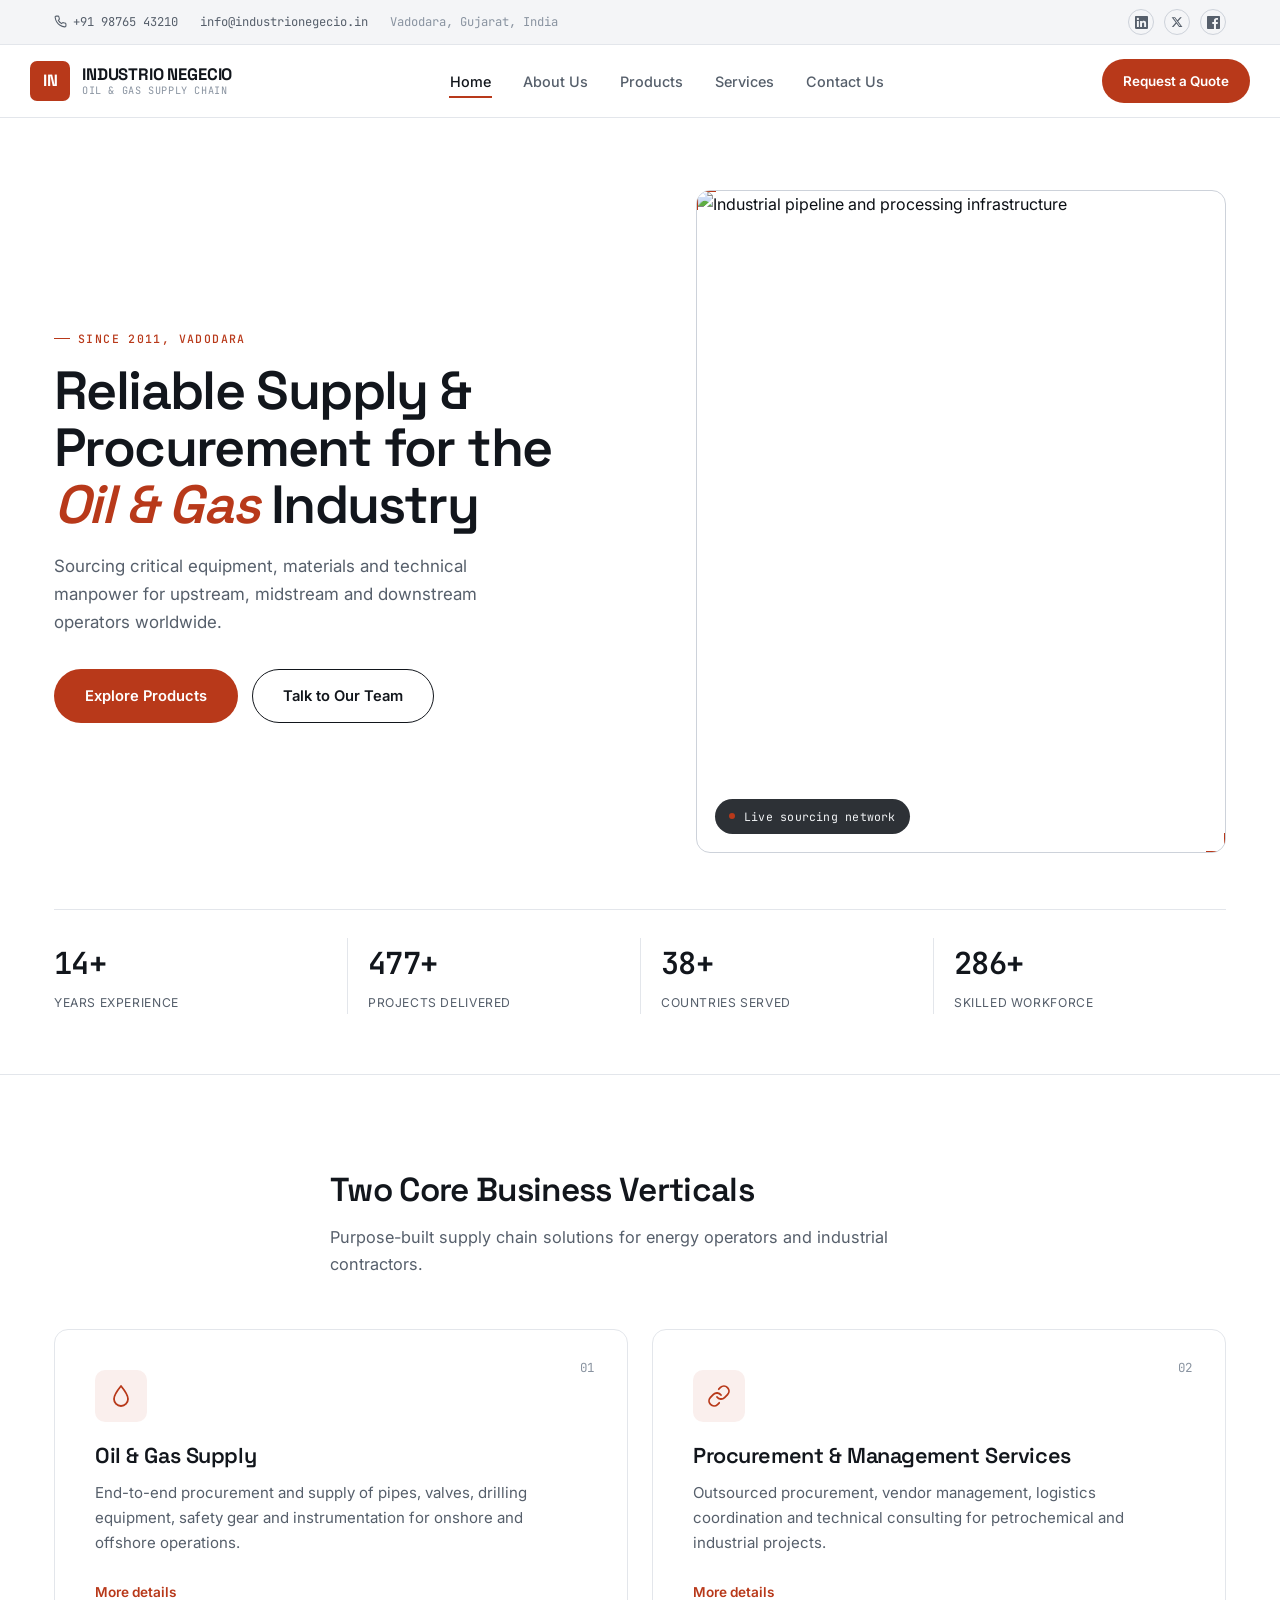
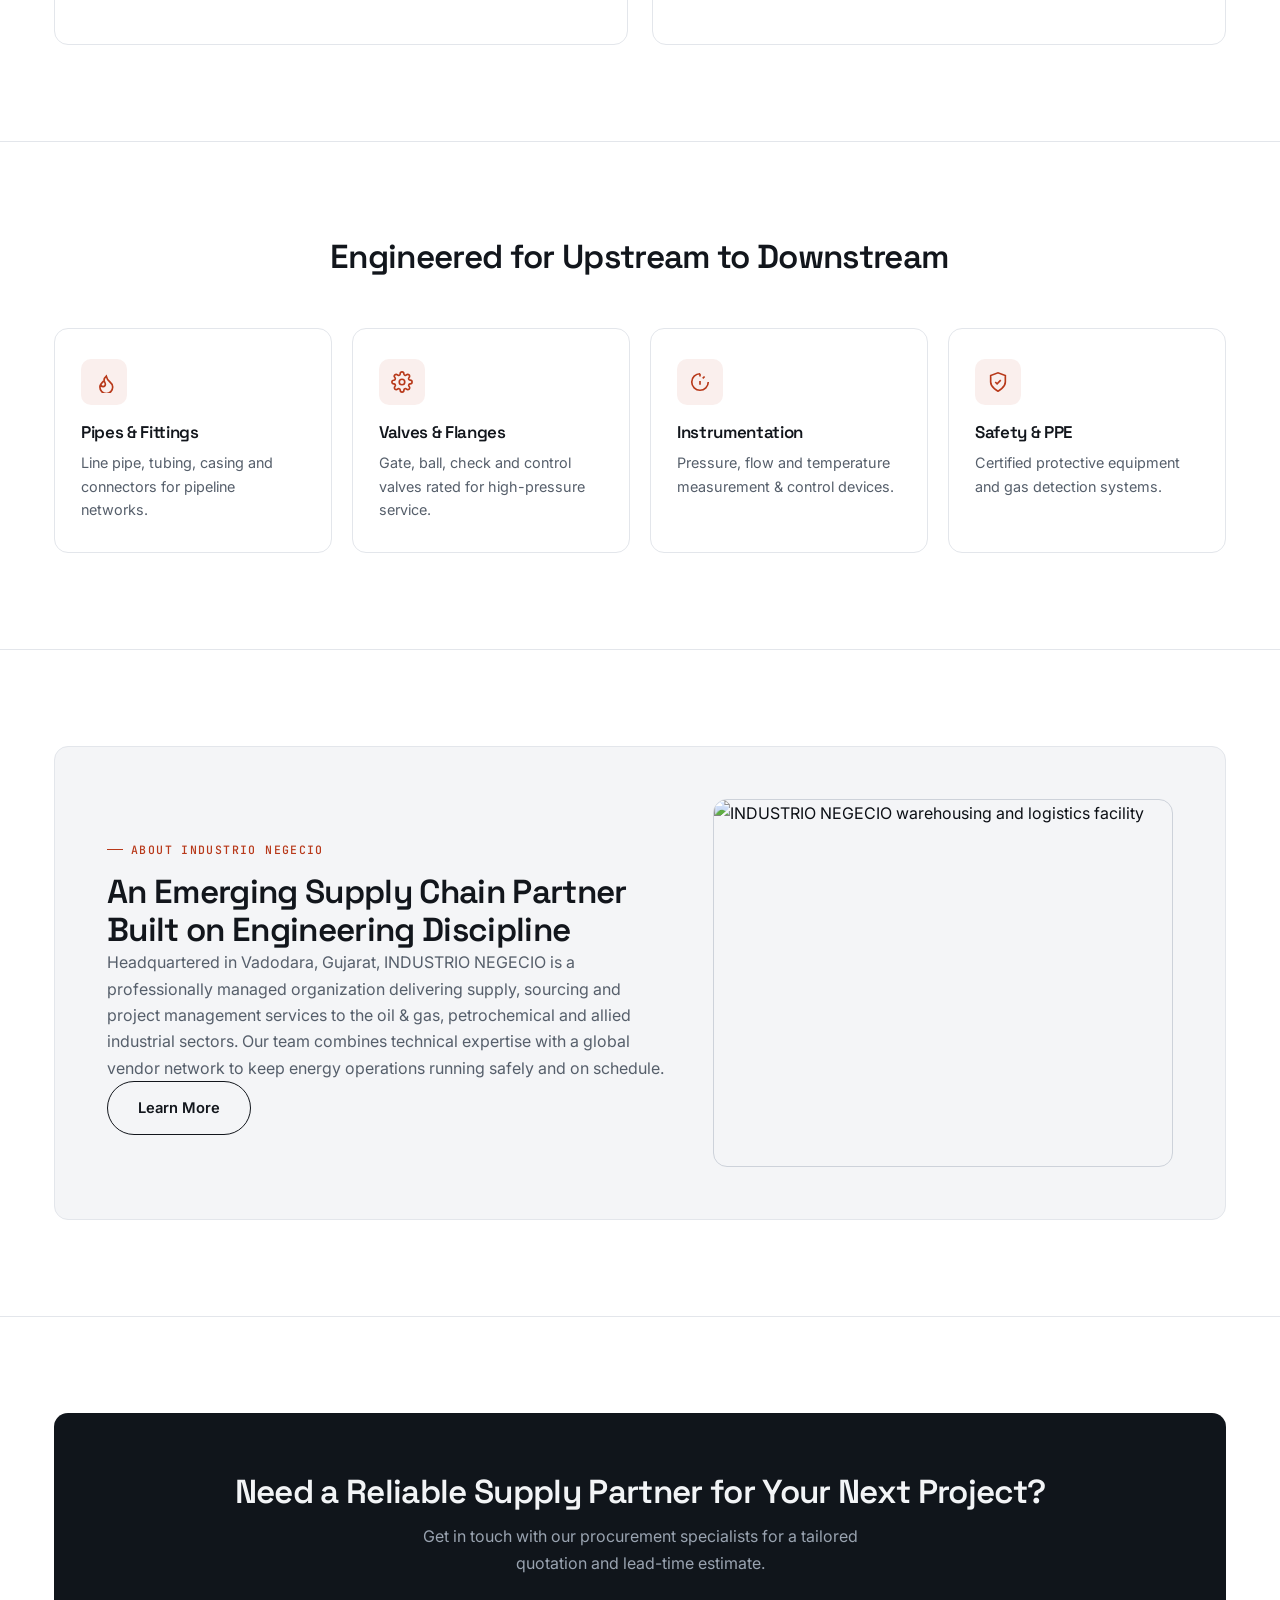
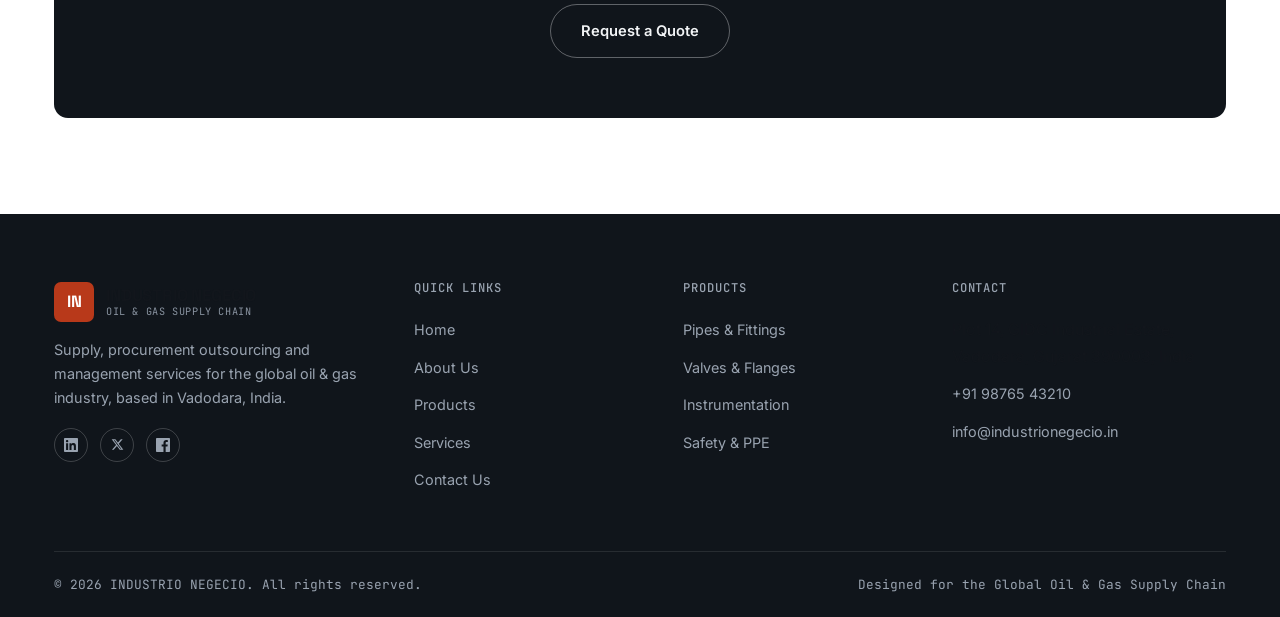
==== commit f783a523: "Rework to flat modern light theme, real vector social/phone icons The dark navy-and-amber-glow theme" ====
--- a/index.html
+++ b/index.html
@@ -14,14 +14,14 @@
 <div class="topbar">
   <div class="container">
     <div class="topbar-links">
-      <a href="tel:+919876543210">☎ +91 98765 43210</a>
+      <a href="tel:+919876543210"><svg class="tel-icon" width="13" height="13" viewBox="0 0 24 24" fill="none" stroke="currentColor" stroke-width="2"><path d="M22 16.92v3a2 2 0 0 1-2.18 2 19.79 19.79 0 0 1-8.63-3.07 19.5 19.5 0 0 1-6-6 19.79 19.79 0 0 1-3.07-8.67A2 2 0 0 1 4.11 2h3a2 2 0 0 1 2 1.72c.127.96.361 1.903.7 2.81a2 2 0 0 1-.45 2.11L8.09 9.91a16 16 0 0 0 6 6l1.27-1.27a2 2 0 0 1 2.11-.45c.907.339 1.85.573 2.81.7A2 2 0 0 1 22 16.92z"/></svg>+91 98765 43210</a>
       <a href="mailto:info@industrionegecio.in">info@industrionegecio.in</a>
       <span>Vadodara, Gujarat, India</span>
     </div>
     <div class="topbar-social">
-      <a href="#" aria-label="LinkedIn">in</a>
-      <a href="#" aria-label="Twitter">X</a>
-      <a href="#" aria-label="Facebook">f</a>
+      <a href="#" aria-label="LinkedIn"><svg width="13" height="13" viewBox="0 0 24 24" fill="currentColor"><path d="M20.447 20.452h-3.554v-5.569c0-1.328-.027-3.037-1.852-3.037-1.853 0-2.136 1.445-2.136 2.939v5.667H9.351V9h3.414v1.561h.046c.477-.9 1.637-1.85 3.37-1.85 3.601 0 4.267 2.37 4.267 5.455v6.286zM5.337 7.433c-1.144 0-2.063-.926-2.063-2.065 0-1.138.92-2.063 2.063-2.063 1.14 0 2.064.925 2.064 2.063 0 1.139-.925 2.065-2.064 2.065zm1.782 13.019H3.555V9h3.564v11.452zM22.225 0H1.771C.792 0 0 .774 0 1.729v20.542C0 23.227.792 24 1.771 24h20.451C23.2 24 24 23.227 24 22.271V1.729C24 .774 23.2 0 22.222 0h.003z"/></svg></a>
+      <a href="#" aria-label="X (Twitter)"><svg width="12" height="12" viewBox="0 0 24 24" fill="currentColor"><path d="M18.244 2.25h3.308l-7.227 8.26 8.502 11.24H16.17l-5.214-6.817L4.99 21.75H1.68l7.73-8.835L1.254 2.25H8.08l4.713 6.231zm-1.161 17.52h1.833L7.084 4.126H5.117z"/></svg></a>
+      <a href="#" aria-label="Facebook"><svg width="13" height="13" viewBox="0 0 24 24" fill="currentColor"><path d="M22.675 0H1.325C.593 0 0 .593 0 1.325v21.351C0 23.407.593 24 1.325 24H12.82v-9.294H9.692v-3.622h3.128V8.413c0-3.1 1.893-4.788 4.659-4.788 1.325 0 2.463.099 2.795.143v3.24h-1.918c-1.504 0-1.795.715-1.795 1.763v2.313h3.587l-.467 3.622h-3.12V24h6.116C23.407 24 24 23.407 24 22.676V1.325C24 .593 23.407 0 22.675 0z"/></svg></a>
     </div>
   </div>
 </div>
@@ -178,9 +178,9 @@
         </a>
         <p>Supply, procurement outsourcing and management services for the global oil &amp; gas industry, based in Vadodara, India.</p>
         <div class="footer-social">
-          <a href="#" aria-label="LinkedIn">in</a>
-          <a href="#" aria-label="Twitter">X</a>
-          <a href="#" aria-label="Facebook">f</a>
+          <a href="#" aria-label="LinkedIn"><svg width="14" height="14" viewBox="0 0 24 24" fill="currentColor"><path d="M20.447 20.452h-3.554v-5.569c0-1.328-.027-3.037-1.852-3.037-1.853 0-2.136 1.445-2.136 2.939v5.667H9.351V9h3.414v1.561h.046c.477-.9 1.637-1.85 3.37-1.85 3.601 0 4.267 2.37 4.267 5.455v6.286zM5.337 7.433c-1.144 0-2.063-.926-2.063-2.065 0-1.138.92-2.063 2.063-2.063 1.14 0 2.064.925 2.064 2.063 0 1.139-.925 2.065-2.064 2.065zm1.782 13.019H3.555V9h3.564v11.452zM22.225 0H1.771C.792 0 0 .774 0 1.729v20.542C0 23.227.792 24 1.771 24h20.451C23.2 24 24 23.227 24 22.271V1.729C24 .774 23.2 0 22.222 0h.003z"/></svg></a>
+          <a href="#" aria-label="X (Twitter)"><svg width="13" height="13" viewBox="0 0 24 24" fill="currentColor"><path d="M18.244 2.25h3.308l-7.227 8.26 8.502 11.24H16.17l-5.214-6.817L4.99 21.75H1.68l7.73-8.835L1.254 2.25H8.08l4.713 6.231zm-1.161 17.52h1.833L7.084 4.126H5.117z"/></svg></a>
+          <a href="#" aria-label="Facebook"><svg width="14" height="14" viewBox="0 0 24 24" fill="currentColor"><path d="M22.675 0H1.325C.593 0 0 .593 0 1.325v21.351C0 23.407.593 24 1.325 24H12.82v-9.294H9.692v-3.622h3.128V8.413c0-3.1 1.893-4.788 4.659-4.788 1.325 0 2.463.099 2.795.143v3.24h-1.918c-1.504 0-1.795.715-1.795 1.763v2.313h3.587l-.467 3.622h-3.12V24h6.116C23.407 24 24 23.407 24 22.676V1.325C24 .593 23.407 0 22.675 0z"/></svg></a>
         </div>
       </div>
       <div>
--- a/assets/css/style.css
+++ b/assets/css/style.css
@@ -1,35 +1,35 @@
 /* INDUSTRIO NEGECIO — Oil & Gas Supply Chain Solutions
-   Steel & Amber industrial system. Single accent (amber), neutral steel-graphite base. */
+   Modern flat industrial system. White/graphite surfaces, one accent (rust), no gradients or glow. */
 
 :root {
-  --bg-primary: #0a0d12;
-  --bg-secondary: #0e131a;
-  --bg-elevated: #121821;
-  --bg-card: #131922;
-  --bg-card-hover: #171f2b;
-
-  --accent: #e8a33d;
-  --accent-2: #f6c877;
-  --accent-deep: #a86a16;
-  --accent-wash: rgba(232, 163, 61, 0.1);
-
-  --steel: #4a5568;
-  --steel-wash: rgba(148, 163, 184, 0.08);
-
-  --text: #eef1f4;
-  --text-muted: #8d97a6;
-  --text-dim: #525c6b;
-
-  --border: rgba(255, 255, 255, 0.07);
-  --border-strong: rgba(255, 255, 255, 0.15);
-  --border-accent: rgba(232, 163, 61, 0.4);
-
-  --shadow: 0 20px 50px rgba(0, 0, 0, 0.5);
-  --shadow-sm: 0 8px 20px rgba(0, 0, 0, 0.35);
-
-  --radius-lg: 20px;
-  --radius-md: 12px;
-  --radius-sm: 8px;
+  --bg: #ffffff;
+  --bg-alt: #f4f5f7;
+  --surface: #ffffff;
+  --surface-alt: #f7f8f9;
+
+  --ink: #12161c;
+  --ink-muted: #565f6b;
+  --ink-dim: #8993a0;
+
+  --navy: #10151b;
+  --navy-alt: #171d25;
+  --on-navy: #f2f4f6;
+  --on-navy-muted: #99a3b0;
+
+  --accent: #b8391a;
+  --accent-hover: #8f2c12;
+  --accent-wash: rgba(184, 57, 26, 0.08);
+  --accent-wash-strong: rgba(184, 57, 26, 0.15);
+
+  --line: #e3e6eb;
+  --line-strong: #cdd2da;
+
+  --shadow-sm: 0 6px 18px rgba(16, 21, 27, 0.08);
+  --shadow-md: 0 14px 32px rgba(16, 21, 27, 0.1);
+
+  --radius-lg: 14px;
+  --radius-md: 10px;
+  --radius-sm: 7px;
   --radius-full: 999px;
 
   --max-width: 1220px;
@@ -45,27 +45,11 @@
 html { scroll-behavior: smooth; }
 
 body {
-  position: relative;
-  background: var(--bg-primary);
-  color: var(--text);
+  background: var(--bg);
+  color: var(--ink);
   font-family: var(--font);
   line-height: 1.65;
   font-size: 16px;
-  background-image:
-    radial-gradient(ellipse 900px 600px at 12% -10%, rgba(232, 163, 61, 0.07), transparent 60%),
-    radial-gradient(ellipse 700px 500px at 100% 10%, rgba(148, 163, 184, 0.05), transparent 55%);
-  background-attachment: fixed;
-}
-
-body::after {
-  content: "";
-  position: fixed;
-  inset: 0;
-  z-index: 999;
-  pointer-events: none;
-  opacity: 0.035;
-  mix-blend-mode: overlay;
-  background-image: url("data:image/svg+xml,%3Csvg xmlns='http://www.w3.org/2000/svg' width='120' height='120'%3E%3Cfilter id='n'%3E%3CfeTurbulence type='fractalNoise' baseFrequency='0.9' numOctaves='2' stitchTiles='stitch'/%3E%3C/filter%3E%3Crect width='100%25' height='100%25' filter='url(%23n)'/%3E%3C/svg%3E");
 }
 
 img { max-width: 100%; display: block; }
@@ -83,14 +67,14 @@
   font-weight: 600;
   line-height: 1.15;
   letter-spacing: -0.02em;
-  color: #fff;
-}
-
-h1 { font-size: clamp(2.4rem, 4vw, 3.4rem); line-height: 1.08; }
-h2 { font-size: clamp(1.7rem, 2.6vw, 2.3rem); }
+  color: var(--ink);
+}
+
+h1 { font-size: clamp(2.5rem, 4.2vw, 3.6rem); line-height: 1.06; letter-spacing: -0.03em; }
+h2 { font-size: clamp(1.75rem, 2.6vw, 2.35rem); }
 h3 { font-size: 1.2rem; }
 
-p { color: var(--text-muted); }
+p { color: var(--ink-muted); }
 
 .eyebrow {
   display: inline-flex;
@@ -100,7 +84,7 @@
   font-size: 0.72rem;
   letter-spacing: 0.12em;
   text-transform: uppercase;
-  color: var(--accent-2);
+  color: var(--accent);
   font-weight: 500;
   margin-bottom: 14px;
 }
@@ -113,7 +97,7 @@
 
 .section {
   padding: 96px 0;
-  border-bottom: 1px solid var(--border);
+  border-bottom: 1px solid var(--line);
 }
 
 .section-head {
@@ -131,36 +115,35 @@
   border-radius: var(--radius-full);
   font-weight: 600;
   font-size: 0.92rem;
-  border: 1px solid transparent;
+  border: 1.5px solid transparent;
   cursor: pointer;
   white-space: nowrap;
-  transition: transform 0.3s var(--ease), box-shadow 0.3s var(--ease), border-color 0.3s var(--ease), background 0.3s var(--ease);
+  transition: transform 0.25s var(--ease), box-shadow 0.25s var(--ease), border-color 0.25s var(--ease), background 0.25s var(--ease), color 0.25s var(--ease);
 }
 
 .btn-primary {
-  background: linear-gradient(135deg, var(--accent), var(--accent-deep));
-  color: #17110a;
-  box-shadow: 0 8px 22px rgba(232, 163, 61, 0.28);
-}
-.btn-primary:hover { transform: translateY(-2px); box-shadow: 0 12px 28px rgba(232, 163, 61, 0.4); }
+  background: var(--accent);
+  color: #fff;
+}
+.btn-primary:hover { background: var(--accent-hover); transform: translateY(-2px); box-shadow: var(--shadow-sm); }
 .btn-primary:active { transform: translateY(0) scale(0.98); }
 
 .btn-outline {
-  border-color: var(--border-strong);
-  color: var(--text);
-  background: rgba(255, 255, 255, 0.02);
-}
-.btn-outline:hover { background: var(--bg-card-hover); border-color: var(--border-accent); color: var(--accent-2); }
+  border-color: var(--ink);
+  color: var(--ink);
+  background: transparent;
+}
+.btn-outline:hover { background: var(--ink); color: #fff; }
 .btn-outline:active { transform: scale(0.98); }
 
 .btn-sm { padding: 10px 20px; font-size: 0.84rem; }
 
-.btn-green { background: linear-gradient(135deg, var(--accent-2), var(--accent)); color: #17110a; box-shadow: 0 8px 22px rgba(232, 163, 61, 0.3); }
+.btn-green { background: var(--ink); color: #fff; }
 
 /* ---------- Top bar ---------- */
 .topbar {
-  background: rgba(4, 6, 9, 0.6);
-  border-bottom: 1px solid var(--border);
+  background: var(--bg-alt);
+  border-bottom: 1px solid var(--line);
   font-size: 0.81rem;
 }
 .topbar .container {
@@ -172,37 +155,36 @@
   flex-wrap: wrap;
   gap: 8px;
 }
-.topbar-links { display: flex; gap: 22px; color: var(--text-muted); font-family: var(--font-mono); font-size: 0.78rem; }
-.topbar-links a { transition: color 0.2s; }
-.topbar-links a:hover { color: var(--accent-2); }
-.topbar-links span { color: var(--text-dim); }
-.topbar-social { display: flex; gap: 12px; }
+.topbar-links { display: flex; align-items: center; gap: 22px; color: var(--ink-muted); font-family: var(--font-mono); font-size: 0.76rem; }
+.topbar-links a { display: inline-flex; align-items: center; transition: color 0.2s; }
+.topbar-links a:hover { color: var(--accent); }
+.topbar-links span { color: var(--ink-dim); }
+.tel-icon { margin-right: 6px; }
+.topbar-social { display: flex; gap: 10px; }
 .topbar-social a {
   width: 26px; height: 26px;
-  border: 1px solid var(--border-strong);
-  border-radius: 50%;
-  display: flex; align-items: center; justify-content: center;
-  font-size: 0.68rem;
-  color: var(--text-muted);
+  border: 1px solid var(--line-strong);
+  border-radius: 50%;
+  display: flex; align-items: center; justify-content: center;
+  color: var(--ink-muted);
   transition: border-color 0.2s, color 0.2s;
 }
-.topbar-social a:hover { border-color: var(--border-accent); color: var(--accent-2); }
+.topbar-social a:hover { border-color: var(--accent); color: var(--accent); }
 
 /* ---------- Header ---------- */
 header.site-header {
   position: sticky;
   top: 0;
   z-index: 100;
-  background: rgba(10, 13, 18, 0.78);
-  backdrop-filter: blur(14px) saturate(140%);
-  -webkit-backdrop-filter: blur(14px) saturate(140%);
-  border-bottom: 1px solid var(--border);
-  transition: background 0.3s ease, box-shadow 0.3s ease, border-color 0.3s ease;
+  background: rgba(255, 255, 255, 0.86);
+  backdrop-filter: blur(12px);
+  -webkit-backdrop-filter: blur(12px);
+  border-bottom: 1px solid var(--line);
+  transition: box-shadow 0.3s ease, border-color 0.3s ease;
 }
 header.site-header.scrolled {
-  background: rgba(10, 13, 18, 0.95);
   box-shadow: var(--shadow-sm);
-  border-color: var(--border-strong);
+  border-color: var(--line-strong);
 }
 .nav-wrap {
   display: flex;
@@ -215,11 +197,11 @@
 .logo-mark {
   width: 40px; height: 40px;
   border-radius: var(--radius-sm);
-  background: linear-gradient(135deg, var(--accent), var(--accent-deep));
+  background: var(--accent);
   display: flex; align-items: center; justify-content: center;
   font-family: var(--font-head);
   font-weight: 700;
-  color: #17110a;
+  color: #fff;
   font-size: 1.02rem;
 }
 .logo-text { line-height: 1.2; }
@@ -228,7 +210,7 @@
   font-family: var(--font-head);
   font-size: 1.04rem;
   letter-spacing: -0.01em;
-  color: #fff;
+  color: var(--ink);
 }
 .logo-text span {
   display: block;
@@ -236,14 +218,14 @@
   font-size: 0.64rem;
   letter-spacing: 0.06em;
   text-transform: uppercase;
-  color: var(--text-dim);
+  color: var(--ink-dim);
 }
 
 nav.main-nav ul { display: flex; gap: 30px; }
 nav.main-nav a {
   font-size: 0.9rem;
   font-weight: 500;
-  color: var(--text-muted);
+  color: var(--ink-muted);
   padding: 6px 1px;
   position: relative;
   transition: color 0.2s;
@@ -256,7 +238,7 @@
   background: var(--accent);
   transition: width 0.3s var(--ease);
 }
-nav.main-nav a:hover, nav.main-nav a.active { color: #fff; }
+nav.main-nav a:hover, nav.main-nav a.active { color: var(--ink); }
 nav.main-nav a:hover::after, nav.main-nav a.active::after { width: 100%; }
 
 .header-cta { display: flex; align-items: center; gap: 18px; }
@@ -268,7 +250,7 @@
   border: none;
   cursor: pointer;
 }
-.nav-toggle span { width: 22px; height: 2px; background: #fff; transition: transform 0.25s ease, opacity 0.25s ease; }
+.nav-toggle span { width: 22px; height: 2px; background: var(--ink); transition: transform 0.25s ease, opacity 0.25s ease; }
 .nav-toggle.open span:nth-child(1) { transform: translateY(7px) rotate(45deg); }
 .nav-toggle.open span:nth-child(2) { opacity: 0; }
 .nav-toggle.open span:nth-child(3) { transform: translateY(-7px) rotate(-45deg); }
@@ -276,23 +258,9 @@
 /* ---------- Hero ---------- */
 .hero {
   position: relative;
-  padding: 76px 0 60px;
-  overflow: hidden;
-  border-bottom: 1px solid var(--border);
-}
-.hero::before {
-  content: "";
-  position: absolute;
-  inset: 0;
-  background-image:
-    linear-gradient(rgba(232, 163, 61, 0.05) 1px, transparent 1px),
-    linear-gradient(90deg, rgba(232, 163, 61, 0.05) 1px, transparent 1px);
-  background-size: 48px 48px;
-  mask-image: radial-gradient(ellipse 70% 60% at 70% 20%, black, transparent);
-  z-index: 0;
-}
-.hero .container { position: relative; z-index: 1; }
-
+  padding: 72px 0 60px;
+  border-bottom: 1px solid var(--line);
+}
 .hero-grid {
   display: grid;
   grid-template-columns: 1.05fr 0.95fr;
@@ -301,7 +269,7 @@
 }
 .hero-inner { max-width: 560px; }
 .hero h1 { margin-bottom: 20px; }
-.hero h1 em { color: var(--accent-2); font-style: italic; }
+.hero h1 em { color: var(--accent); font-style: italic; }
 .hero p.lead { font-size: 1.06rem; margin-bottom: 32px; max-width: 480px; }
 .hero-actions { display: flex; gap: 14px; flex-wrap: wrap; }
 
@@ -311,88 +279,68 @@
   border-radius: var(--radius-lg);
   overflow: hidden;
   aspect-ratio: 4 / 5;
-  border: 1px solid var(--border-strong);
-  box-shadow: var(--shadow);
+  border: 1px solid var(--line-strong);
 }
 .hero-frame img {
   width: 100%; height: 100%;
   object-fit: cover;
-  filter: saturate(0.9) contrast(1.05);
-}
-.hero-frame::after {
-  content: "";
-  position: absolute;
-  inset: 0;
-  background: linear-gradient(180deg, rgba(10, 13, 18, 0) 40%, rgba(10, 13, 18, 0.75) 100%);
+  filter: grayscale(15%) contrast(1.06);
 }
 .hero-frame-tag {
   position: absolute;
-  left: 20px; bottom: 20px;
+  left: 18px; bottom: 18px;
   z-index: 2;
   display: flex;
   align-items: center;
-  gap: 10px;
+  gap: 9px;
+  padding: 8px 14px;
+  border-radius: var(--radius-full);
+  background: rgba(16, 21, 27, 0.88);
   font-family: var(--font-mono);
-  font-size: 0.74rem;
-  color: var(--text);
-  letter-spacing: 0.03em;
+  font-size: 0.72rem;
+  color: var(--on-navy);
+  letter-spacing: 0.02em;
 }
 .hero-frame-tag .dot {
-  width: 7px; height: 7px;
-  border-radius: 50%;
-  background: var(--accent-2);
-  box-shadow: 0 0 0 3px rgba(246, 200, 119, 0.18);
+  width: 6px; height: 6px;
+  border-radius: 50%;
+  background: var(--accent);
 }
 .hero-corner {
   position: absolute;
-  width: 22px; height: 22px;
-  border: 1.5px solid var(--accent);
+  width: 20px; height: 20px;
+  border: 2px solid var(--accent);
   z-index: 2;
-  opacity: 0.85;
-}
-.hero-corner.tl { top: -1px; left: -1px; border-right: none; border-bottom: none; border-top-left-radius: 6px; }
-.hero-corner.br { bottom: -1px; right: -1px; border-left: none; border-top: none; border-bottom-right-radius: 6px; }
+}
+.hero-corner.tl { top: -1px; left: -1px; border-right: none; border-bottom: none; }
+.hero-corner.br { bottom: -1px; right: -1px; border-left: none; border-top: none; }
 
 .hero-stats {
   display: grid;
   grid-template-columns: repeat(4, 1fr);
   margin-top: 56px;
-  position: relative;
-  z-index: 1;
-  border-top: 1px solid var(--border);
+  border-top: 1px solid var(--line);
   padding-top: 28px;
 }
 .stat-box {
   padding: 0 20px;
-  border-left: 1px solid var(--border);
+  border-left: 1px solid var(--line);
 }
 .stat-box:first-child { border-left: none; padding-left: 0; }
-.stat-box strong { display: block; font-family: var(--font-mono); font-size: 1.9rem; font-weight: 600; color: var(--accent-2); letter-spacing: -0.02em; }
-.stat-box span { font-size: 0.76rem; color: var(--text-muted); text-transform: uppercase; letter-spacing: 0.05em; }
+.stat-box strong { display: block; font-family: var(--font-mono); font-size: 1.9rem; font-weight: 600; color: var(--ink); letter-spacing: -0.02em; }
+.stat-box span { font-size: 0.76rem; color: var(--ink-muted); text-transform: uppercase; letter-spacing: 0.05em; }
 
 /* small page hero (inner pages) */
 .page-hero {
-  position: relative;
-  padding: 72px 0 56px;
-  border-bottom: 1px solid var(--border);
-  overflow: hidden;
-}
-.page-hero::before {
-  content: "";
-  position: absolute;
-  inset: 0;
-  background-image:
-    linear-gradient(rgba(232, 163, 61, 0.05) 1px, transparent 1px),
-    linear-gradient(90deg, rgba(232, 163, 61, 0.05) 1px, transparent 1px);
-  background-size: 48px 48px;
-  mask-image: radial-gradient(ellipse 60% 100% at 15% 40%, black, transparent);
-  z-index: 0;
-}
-.page-hero .container { position: relative; z-index: 1; max-width: 700px; }
+  padding: 68px 0 52px;
+  border-bottom: 1px solid var(--line);
+  background: var(--bg-alt);
+}
+.page-hero .container { max-width: 700px; }
 .page-hero .eyebrow { margin-bottom: 12px; }
 .page-hero h1 { font-size: clamp(1.9rem, 3.4vw, 2.6rem); }
-.breadcrumb { margin-top: 16px; font-size: 0.84rem; font-family: var(--font-mono); color: var(--text-dim); }
-.breadcrumb a { color: var(--accent-2); }
+.breadcrumb { margin-top: 16px; font-size: 0.84rem; font-family: var(--font-mono); color: var(--ink-dim); }
+.breadcrumb a { color: var(--accent); }
 
 /* ---------- Category / service cards ---------- */
 .two-col {
@@ -401,35 +349,34 @@
   gap: 24px;
 }
 .category-card {
-  background: linear-gradient(160deg, var(--bg-card), var(--bg-elevated));
-  border: 1px solid var(--border);
+  background: var(--surface);
+  border: 1px solid var(--line);
   border-radius: var(--radius-lg);
   padding: 40px;
   position: relative;
   overflow: hidden;
-  transition: border-color 0.35s var(--ease), transform 0.35s var(--ease), box-shadow 0.35s var(--ease);
-}
-.category-card:hover { border-color: var(--border-accent); transform: translateY(-5px); box-shadow: var(--shadow-sm); }
+  transition: border-color 0.3s var(--ease), transform 0.3s var(--ease), box-shadow 0.3s var(--ease);
+}
+.category-card:hover { border-color: var(--line-strong); transform: translateY(-5px); box-shadow: var(--shadow-md); }
 .category-card .index-num {
   position: absolute;
   top: 28px; right: 32px;
   font-family: var(--font-mono);
   font-size: 0.78rem;
-  color: var(--text-dim);
+  color: var(--ink-dim);
   letter-spacing: 0.05em;
 }
 .category-card .icon {
   width: 52px; height: 52px;
   border-radius: var(--radius-md);
   background: var(--accent-wash);
-  border: 1px solid var(--border-accent);
-  display: flex; align-items: center; justify-content: center;
-  color: var(--accent-2);
+  display: flex; align-items: center; justify-content: center;
+  color: var(--accent);
   margin-bottom: 22px;
 }
 .category-card h3 { margin-bottom: 12px; font-size: 1.35rem; }
 .category-card p { margin-bottom: 22px; font-size: 0.94rem; }
-.category-card .more { font-size: 0.85rem; font-weight: 600; color: var(--accent-2); display: inline-flex; align-items: center; gap: 6px; transition: gap 0.25s ease; }
+.category-card .more { font-size: 0.85rem; font-weight: 600; color: var(--accent); display: inline-flex; align-items: center; gap: 6px; transition: gap 0.25s ease; }
 .category-card .more:hover { gap: 10px; }
 
 .grid-3 {
@@ -444,21 +391,20 @@
 }
 
 .card {
-  background: var(--bg-card);
-  border: 1px solid var(--border);
+  background: var(--surface);
+  border: 1px solid var(--line);
   border-radius: var(--radius-lg);
   padding: 30px 26px;
-  transition: border-color 0.3s var(--ease), transform 0.3s var(--ease), background 0.3s var(--ease);
-}
-.card:hover { border-color: var(--border-accent); transform: translateY(-4px); background: var(--bg-card-hover); }
+  transition: border-color 0.25s var(--ease), transform 0.25s var(--ease), box-shadow 0.25s var(--ease);
+}
+.card:hover { border-color: var(--line-strong); transform: translateY(-4px); box-shadow: var(--shadow-sm); }
 .card .icon {
   width: 46px; height: 46px;
   border-radius: var(--radius-md);
   background: var(--accent-wash);
-  border: 1px solid var(--border-accent);
   display: flex; align-items: center; justify-content: center;
   margin-bottom: 18px;
-  color: var(--accent-2);
+  color: var(--accent);
 }
 .card h3 { margin-bottom: 8px; font-size: 1.06rem; }
 .card p { font-size: 0.9rem; }
@@ -468,9 +414,9 @@
   font-size: 0.7rem;
   padding: 4px 10px;
   border-radius: var(--radius-full);
-  background: var(--steel-wash);
-  border: 1px solid var(--border);
-  color: var(--text-muted);
+  background: var(--bg-alt);
+  border: 1px solid var(--line);
+  color: var(--ink-muted);
 }
 
 /* ---------- Alternating feature rows ---------- */
@@ -480,7 +426,7 @@
   gap: 56px;
   align-items: center;
   padding: 56px 0;
-  border-bottom: 1px solid var(--border);
+  border-bottom: 1px solid var(--line);
 }
 .feature-row:last-child { border-bottom: none; }
 .feature-row.reverse .feature-media { order: 2; }
@@ -489,23 +435,16 @@
   border-radius: var(--radius-lg);
   overflow: hidden;
   aspect-ratio: 4 / 3.2;
-  border: 1px solid var(--border-strong);
-  box-shadow: var(--shadow-sm);
-}
-.feature-media img { width: 100%; height: 100%; object-fit: cover; filter: saturate(0.9) contrast(1.05); }
-.feature-media::after {
-  content: "";
-  position: absolute;
-  inset: 0;
-  background: linear-gradient(160deg, rgba(232, 163, 61, 0.12), transparent 55%);
-}
+  border: 1px solid var(--line-strong);
+}
+.feature-media img { width: 100%; height: 100%; object-fit: cover; filter: grayscale(15%) contrast(1.06); }
 .feature-text h2 { margin-bottom: 18px; }
 .feature-text p { margin-bottom: 16px; }
 .feature-text ul.checklist li {
   display: flex;
   gap: 10px;
   margin-bottom: 11px;
-  color: var(--text-muted);
+  color: var(--ink-muted);
   font-size: 0.94rem;
 }
 .feature-text ul.checklist li::before {
@@ -519,36 +458,28 @@
 
 /* ---------- About blurb / CTA band ---------- */
 .about-band {
-  background: linear-gradient(160deg, var(--bg-elevated), var(--bg-card));
+  background: var(--bg-alt);
   border-radius: var(--radius-lg);
   padding: 52px;
-  border: 1px solid var(--border);
+  border: 1px solid var(--line);
   display: grid;
   grid-template-columns: 1.1fr 0.9fr;
   gap: 44px;
   align-items: center;
 }
-.about-band .feature-media { margin: 0; }
+.about-band .feature-media { margin: 0; border-color: var(--line-strong); }
 
 .cta-band {
   position: relative;
-  background: var(--bg-elevated);
-  border: 1px solid var(--border-accent);
+  background: var(--navy);
   border-radius: var(--radius-lg);
   padding: 60px 54px;
   text-align: center;
-  overflow: hidden;
-}
-.cta-band::before {
-  content: "";
-  position: absolute;
-  inset: 0;
-  background: radial-gradient(ellipse 500px 260px at 50% 0%, rgba(232, 163, 61, 0.14), transparent 70%);
-  z-index: 0;
-}
-.cta-band > * { position: relative; z-index: 1; }
-.cta-band h2 { color: #fff; margin-bottom: 12px; }
-.cta-band p { color: var(--text-muted); max-width: 480px; margin: 0 auto 28px; }
+}
+.cta-band h2 { color: var(--on-navy); margin-bottom: 12px; }
+.cta-band p { color: var(--on-navy-muted); max-width: 480px; margin: 0 auto 28px; }
+.cta-band .btn-outline { border-color: rgba(242, 244, 246, 0.35); color: var(--on-navy); }
+.cta-band .btn-outline:hover { background: var(--on-navy); color: var(--navy); }
 
 /* ---------- Timeline / values ---------- */
 .values-grid {
@@ -562,9 +493,8 @@
   margin: 0 auto 18px;
   border-radius: 50%;
   background: var(--accent-wash);
-  border: 1px solid var(--border-accent);
-  display: flex; align-items: center; justify-content: center;
-  color: var(--accent-2);
+  display: flex; align-items: center; justify-content: center;
+  color: var(--accent);
 }
 .value-item h3 { font-size: 1.02rem; margin-bottom: 6px; }
 .value-item p { font-size: 0.88rem; }
@@ -573,19 +503,19 @@
 .info-table {
   width: 100%;
   border-collapse: collapse;
-  background: var(--bg-card);
-  border: 1px solid var(--border);
+  background: var(--surface);
+  border: 1px solid var(--line);
   border-radius: var(--radius-lg);
   overflow: hidden;
 }
 .info-table th, .info-table td {
   text-align: left;
   padding: 15px 22px;
-  border-bottom: 1px solid var(--border);
+  border-bottom: 1px solid var(--line);
   font-size: 0.92rem;
 }
-.info-table th { font-family: var(--font-mono); font-size: 0.76rem; text-transform: uppercase; letter-spacing: 0.05em; color: var(--accent-2); background: rgba(232, 163, 61, 0.05); font-weight: 500; }
-.info-table td { color: var(--text-muted); }
+.info-table th { font-family: var(--font-mono); font-size: 0.76rem; text-transform: uppercase; letter-spacing: 0.05em; color: var(--accent); background: var(--bg-alt); font-weight: 500; }
+.info-table td { color: var(--ink-muted); }
 .info-table tr:last-child td { border-bottom: none; }
 
 /* ---------- Contact page ---------- */
@@ -598,7 +528,7 @@
   display: flex;
   gap: 16px;
   padding: 18px 0;
-  border-bottom: 1px solid var(--border);
+  border-bottom: 1px solid var(--line);
 }
 .contact-info-list li:last-child { border-bottom: none; }
 .contact-info-list .icon {
@@ -606,35 +536,34 @@
   flex-shrink: 0;
   border-radius: var(--radius-md);
   background: var(--accent-wash);
-  border: 1px solid var(--border-accent);
-  display: flex; align-items: center; justify-content: center;
-  color: var(--accent-2);
-}
-.contact-info-list strong { display: block; color: #fff; font-size: 0.92rem; margin-bottom: 3px; }
-.contact-info-list span, .contact-info-list a { font-size: 0.9rem; color: var(--text-muted); transition: color 0.2s; }
-.contact-info-list a:hover { color: var(--accent-2); }
+  display: flex; align-items: center; justify-content: center;
+  color: var(--accent);
+}
+.contact-info-list strong { display: block; color: var(--ink); font-size: 0.92rem; margin-bottom: 3px; }
+.contact-info-list span, .contact-info-list a { font-size: 0.9rem; color: var(--ink-muted); transition: color 0.2s; }
+.contact-info-list a:hover { color: var(--accent); }
 
 .form-card {
-  background: var(--bg-card);
-  border: 1px solid var(--border);
+  background: var(--surface);
+  border: 1px solid var(--line);
   border-radius: var(--radius-lg);
   padding: 36px;
 }
 .form-row { display: grid; grid-template-columns: 1fr 1fr; gap: 18px; }
 .field { margin-bottom: 18px; }
-.field label { display: block; font-size: 0.82rem; color: var(--text-muted); margin-bottom: 8px; }
+.field label { display: block; font-size: 0.82rem; color: var(--ink-muted); margin-bottom: 8px; }
 .field input, .field select, .field textarea {
   width: 100%;
-  background: var(--bg-secondary);
-  border: 1px solid var(--border);
+  background: var(--bg-alt);
+  border: 1px solid var(--line);
   border-radius: var(--radius-sm);
   padding: 12px 14px;
-  color: var(--text);
+  color: var(--ink);
   font-family: var(--font);
   font-size: 0.92rem;
   transition: border-color 0.2s ease;
 }
-.field input::placeholder, .field textarea::placeholder { color: var(--text-dim); }
+.field input::placeholder, .field textarea::placeholder { color: var(--ink-dim); }
 .field input:focus, .field select:focus, .field textarea:focus {
   outline: none;
   border-color: var(--accent);
@@ -645,35 +574,32 @@
   margin-top: 28px;
   position: relative;
   border-radius: var(--radius-lg);
-  border: 1px solid var(--border);
+  border: 1px solid var(--line);
   height: 220px;
   overflow: hidden;
   display: flex; align-items: center; justify-content: center;
   gap: 10px;
-  color: var(--text-muted);
+  color: var(--ink-muted);
   font-size: 0.86rem;
   background:
-    radial-gradient(circle at 30% 30%, rgba(232, 163, 61, 0.1), transparent 55%),
-    linear-gradient(rgba(255, 255, 255, 0.035) 1px, transparent 1px),
-    linear-gradient(90deg, rgba(255, 255, 255, 0.035) 1px, transparent 1px),
-    var(--bg-card);
-  background-size: auto, 28px 28px, 28px 28px, auto;
+    linear-gradient(var(--line) 1px, transparent 1px),
+    linear-gradient(90deg, var(--line) 1px, transparent 1px),
+    var(--bg-alt);
+  background-size: 28px 28px, 28px 28px, auto;
 }
 .map-box .pin {
   width: 36px; height: 36px;
   border-radius: 50%;
-  background: var(--accent-wash);
-  border: 1px solid var(--border-accent);
-  display: flex; align-items: center; justify-content: center;
-  color: var(--accent-2);
+  background: var(--accent);
+  display: flex; align-items: center; justify-content: center;
+  color: #fff;
   flex-shrink: 0;
 }
 
 /* ---------- Footer ---------- */
 footer.site-footer {
-  background: var(--bg-secondary);
+  background: var(--navy);
   padding-top: 68px;
-  border-top: 1px solid var(--border);
 }
 .footer-grid {
   display: grid;
@@ -686,33 +612,32 @@
   font-size: 0.76rem;
   text-transform: uppercase;
   letter-spacing: 0.08em;
-  color: var(--text-dim);
+  color: var(--on-navy-muted);
   font-weight: 500;
   margin-bottom: 20px;
 }
-.footer-grid p { font-size: 0.9rem; margin-bottom: 18px; }
+.footer-grid p { font-size: 0.9rem; margin-bottom: 18px; color: var(--on-navy-muted); }
 .footer-grid ul li { margin-bottom: 11px; }
-.footer-grid ul li a { font-size: 0.9rem; color: var(--text-muted); transition: color 0.2s; }
-.footer-grid ul li a:hover { color: var(--accent-2); }
+.footer-grid ul li a { font-size: 0.9rem; color: var(--on-navy-muted); transition: color 0.2s; }
+.footer-grid ul li a:hover { color: #fff; }
 .footer-social { display: flex; gap: 12px; margin-top: 6px; }
 .footer-social a {
   width: 34px; height: 34px;
   border-radius: 50%;
-  border: 1px solid var(--border-strong);
-  display: flex; align-items: center; justify-content: center;
-  font-size: 0.8rem;
-  color: var(--text-muted);
+  border: 1px solid rgba(242, 244, 246, 0.2);
+  display: flex; align-items: center; justify-content: center;
+  color: var(--on-navy-muted);
   transition: color 0.2s, border-color 0.2s;
 }
-.footer-social a:hover { border-color: var(--border-accent); color: var(--accent-2); }
+.footer-social a:hover { border-color: var(--accent); color: #fff; }
 .footer-bottom {
-  border-top: 1px solid var(--border);
+  border-top: 1px solid rgba(242, 244, 246, 0.1);
   padding: 22px 0;
   display: flex;
   justify-content: space-between;
   font-size: 0.8rem;
   font-family: var(--font-mono);
-  color: var(--text-dim);
+  color: var(--on-navy-muted);
   flex-wrap: wrap;
   gap: 10px;
 }
@@ -729,8 +654,8 @@
     display: block;
     position: absolute;
     top: 100%; left: 0; right: 0;
-    background: var(--bg-secondary);
-    border-bottom: 1px solid var(--border);
+    background: var(--bg);
+    border-bottom: 1px solid var(--line);
     padding: 10px 24px 20px;
   }
   nav.main-nav.open ul { flex-direction: column; gap: 6px; }
@@ -768,9 +693,6 @@
   .btn-primary, .card, .category-card, .team-card, .quick-contact-card, .badge-pill { transition: none; }
 }
 
-/* ---------- Accent color cycling for icon boxes ---------- */
-/* removed: icon tiles are single-accent (amber) for palette consistency */
-
 .avatar-circle {
   width: 44px; height: 44px;
   border-radius: 50%;
@@ -778,23 +700,23 @@
   font-family: var(--font-head);
   font-weight: 600;
   font-size: 0.85rem;
-  color: #17110a;
+  color: var(--accent);
   flex-shrink: 0;
-  background: linear-gradient(135deg, var(--accent-2), var(--accent));
-}
-.team-card:nth-child(even) .avatar-circle { background: linear-gradient(135deg, #c3ccd8, var(--steel)); color: #10141a; }
+  background: var(--accent-wash);
+}
+.team-card:nth-child(even) .avatar-circle { background: var(--bg-alt); color: var(--ink-muted); }
 
 /* ---------- FAQ Accordion ---------- */
 .faq-list { max-width: 780px; margin: 0 auto; }
 .faq-item {
-  background: var(--bg-card);
-  border: 1px solid var(--border);
+  background: var(--surface);
+  border: 1px solid var(--line);
   border-radius: var(--radius-md);
   margin-bottom: 12px;
   overflow: hidden;
   transition: border-color 0.3s ease;
 }
-.faq-item.open { border-color: var(--border-accent); }
+.faq-item.open { border-color: var(--line-strong); }
 .faq-q {
   width: 100%;
   display: flex;
@@ -803,7 +725,7 @@
   gap: 16px;
   background: none;
   border: none;
-  color: var(--text);
+  color: var(--ink);
   font-family: var(--font-head);
   font-size: 0.98rem;
   font-weight: 500;
@@ -816,9 +738,8 @@
   width: 26px; height: 26px;
   border-radius: 50%;
   background: var(--accent-wash);
-  border: 1px solid var(--border-accent);
-  display: flex; align-items: center; justify-content: center;
-  color: var(--accent-2);
+  display: flex; align-items: center; justify-content: center;
+  color: var(--accent);
   transition: transform 0.3s ease;
   font-size: 1rem;
 }
@@ -839,8 +760,7 @@
   position: absolute;
   left: 19px; top: 6px; bottom: 6px;
   width: 1px;
-  background: linear-gradient(180deg, var(--accent), var(--border-strong));
-  opacity: 0.6;
+  background: var(--line-strong);
 }
 .timeline-item { position: relative; padding-left: 56px; padding-bottom: 36px; }
 .timeline-item:last-child { padding-bottom: 0; }
@@ -849,18 +769,17 @@
   left: 0; top: 0;
   width: 40px; height: 40px;
   border-radius: 50%;
-  background: var(--bg-card);
-  border: 2px solid var(--accent);
+  background: var(--accent);
   display: flex; align-items: center; justify-content: center;
   font-family: var(--font-mono);
   font-weight: 600;
   font-size: 0.78rem;
-  color: var(--accent-2);
+  color: #fff;
   z-index: 1;
 }
 .timeline-item h3 { font-size: 1.02rem; margin-bottom: 6px; }
 .timeline-item p { font-size: 0.9rem; margin: 0; }
-.timeline-year { font-family: var(--font-mono); font-size: 0.74rem; color: var(--text-dim); text-transform: uppercase; letter-spacing: 0.05em; margin-bottom: 4px; display: block; }
+.timeline-year { font-family: var(--font-mono); font-size: 0.74rem; color: var(--ink-dim); text-transform: uppercase; letter-spacing: 0.05em; margin-bottom: 4px; display: block; }
 
 /* ---------- Steps (horizontal, Services) ---------- */
 .steps-row {
@@ -878,8 +797,8 @@
   font-family: var(--font-mono);
   font-weight: 600;
   font-size: 1.05rem;
-  color: #17110a;
-  background: linear-gradient(135deg, var(--accent-2), var(--accent));
+  color: #fff;
+  background: var(--accent);
   position: relative;
   z-index: 1;
 }
@@ -890,35 +809,34 @@
   position: absolute;
   top: 25px; left: 10%; right: 10%;
   height: 1px;
-  background: var(--border);
+  background: var(--line);
   z-index: 0;
 }
 
 /* ---------- Team cards ---------- */
 .team-card {
-  background: var(--bg-card);
-  border: 1px solid var(--border);
+  background: var(--surface);
+  border: 1px solid var(--line);
   border-radius: var(--radius-lg);
   padding: 28px 24px;
   text-align: center;
   transition: transform 0.3s var(--ease), border-color 0.3s var(--ease);
 }
-.team-card:hover { transform: translateY(-6px); border-color: var(--border-accent); }
+.team-card:hover { transform: translateY(-6px); border-color: var(--line-strong); box-shadow: var(--shadow-sm); }
 .team-card .avatar-circle { width: 72px; height: 72px; font-size: 1.3rem; margin: 0 auto 16px; }
 .team-card h3 { font-size: 1rem; margin-bottom: 3px; }
-.team-card .role { font-family: var(--font-mono); font-size: 0.76rem; color: var(--accent-2); margin-bottom: 12px; display: block; }
+.team-card .role { font-family: var(--font-mono); font-size: 0.76rem; color: var(--accent); margin-bottom: 12px; display: block; }
 .team-card p.bio { font-size: 0.85rem; margin-bottom: 16px; }
 .team-social { display: flex; justify-content: center; gap: 10px; }
 .team-social a {
   width: 30px; height: 30px;
   border-radius: 50%;
-  border: 1px solid var(--border-strong);
-  display: flex; align-items: center; justify-content: center;
-  font-size: 0.7rem;
-  color: var(--text-muted);
+  border: 1px solid var(--line-strong);
+  display: flex; align-items: center; justify-content: center;
+  color: var(--ink-muted);
   transition: color 0.2s, border-color 0.2s;
 }
-.team-social a:hover { color: var(--accent-2); border-color: var(--border-accent); }
+.team-social a:hover { color: var(--accent); border-color: var(--accent); }
 
 /* ---------- Badges (accreditations) ---------- */
 .badge-row { display: flex; flex-wrap: wrap; gap: 12px; justify-content: center; }
@@ -928,32 +846,32 @@
   gap: 8px;
   padding: 11px 20px;
   border-radius: var(--radius-full);
-  background: var(--bg-card);
-  border: 1px solid var(--border);
+  background: var(--surface);
+  border: 1px solid var(--line);
   font-family: var(--font-mono);
   font-size: 0.82rem;
-  color: var(--text-muted);
+  color: var(--ink-muted);
   transition: border-color 0.3s ease, transform 0.3s ease;
 }
-.badge-pill:hover { transform: translateY(-3px); border-color: var(--border-accent); }
-.badge-pill .check { color: var(--accent-2); font-weight: 700; }
+.badge-pill:hover { transform: translateY(-3px); border-color: var(--line-strong); box-shadow: var(--shadow-sm); }
+.badge-pill .check { color: var(--accent); font-weight: 700; }
 
 /* ---------- Quick contact cards ---------- */
 .quick-contact-grid { display: grid; grid-template-columns: repeat(3, 1fr); gap: 20px; }
 .quick-contact-card {
-  background: var(--bg-card);
-  border: 1px solid var(--border);
+  background: var(--surface);
+  border: 1px solid var(--line);
   border-top: 2px solid var(--accent);
   border-radius: var(--radius-lg);
   padding: 28px;
   text-align: center;
   transition: transform 0.3s var(--ease);
 }
-.quick-contact-card:hover { transform: translateY(-5px); }
+.quick-contact-card:hover { transform: translateY(-5px); box-shadow: var(--shadow-sm); }
 .quick-contact-card .icon { margin: 0 auto 16px !important; }
 .quick-contact-card h3 { font-size: 0.95rem; margin-bottom: 6px; }
-.quick-contact-card a, .quick-contact-card span { font-size: 0.88rem; color: var(--text-muted); transition: color 0.2s; }
-.quick-contact-card a:hover { color: var(--accent-2); }
+.quick-contact-card a, .quick-contact-card span { font-size: 0.88rem; color: var(--ink-muted); transition: color 0.2s; }
+.quick-contact-card a:hover { color: var(--accent); }
 
 /* ---------- Back to top ---------- */
 .back-to-top {
@@ -962,20 +880,20 @@
   bottom: 26px;
   width: 46px; height: 46px;
   border-radius: 50%;
-  background: linear-gradient(135deg, var(--accent-2), var(--accent));
+  background: var(--ink);
   border: none;
-  color: #17110a;
+  color: #fff;
   display: flex; align-items: center; justify-content: center;
   cursor: pointer;
-  box-shadow: 0 10px 26px rgba(0, 0, 0, 0.4);
+  box-shadow: var(--shadow-md);
   opacity: 0;
   visibility: hidden;
   transform: translateY(14px);
-  transition: opacity 0.3s ease, transform 0.3s ease, visibility 0.3s;
+  transition: opacity 0.3s ease, transform 0.3s ease, visibility 0.3s, background 0.2s ease;
   z-index: 90;
 }
 .back-to-top.show { opacity: 1; visibility: visible; transform: translateY(0); }
-.back-to-top:hover { transform: translateY(-3px); }
+.back-to-top:hover { background: var(--accent); transform: translateY(-3px); }
 
 @media (max-width: 960px) {
   .steps-row { grid-template-columns: repeat(2, 1fr); }
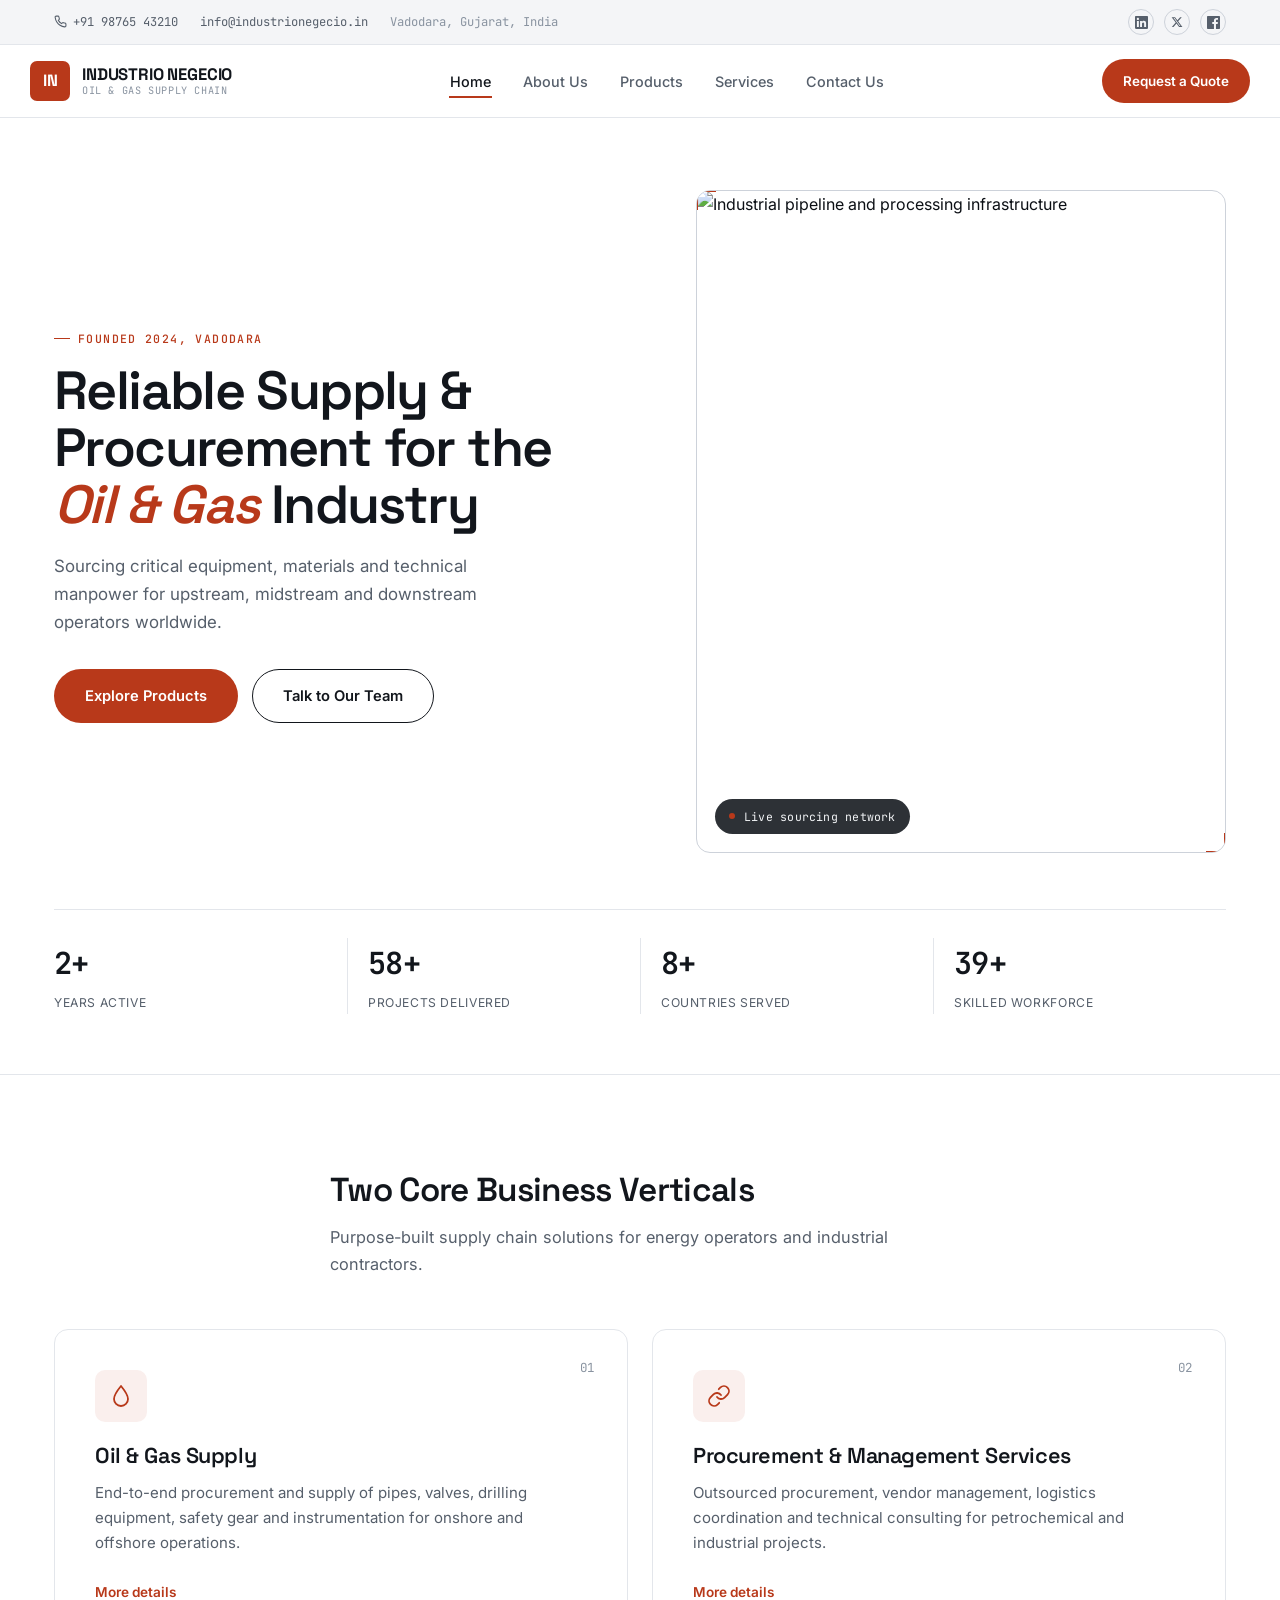
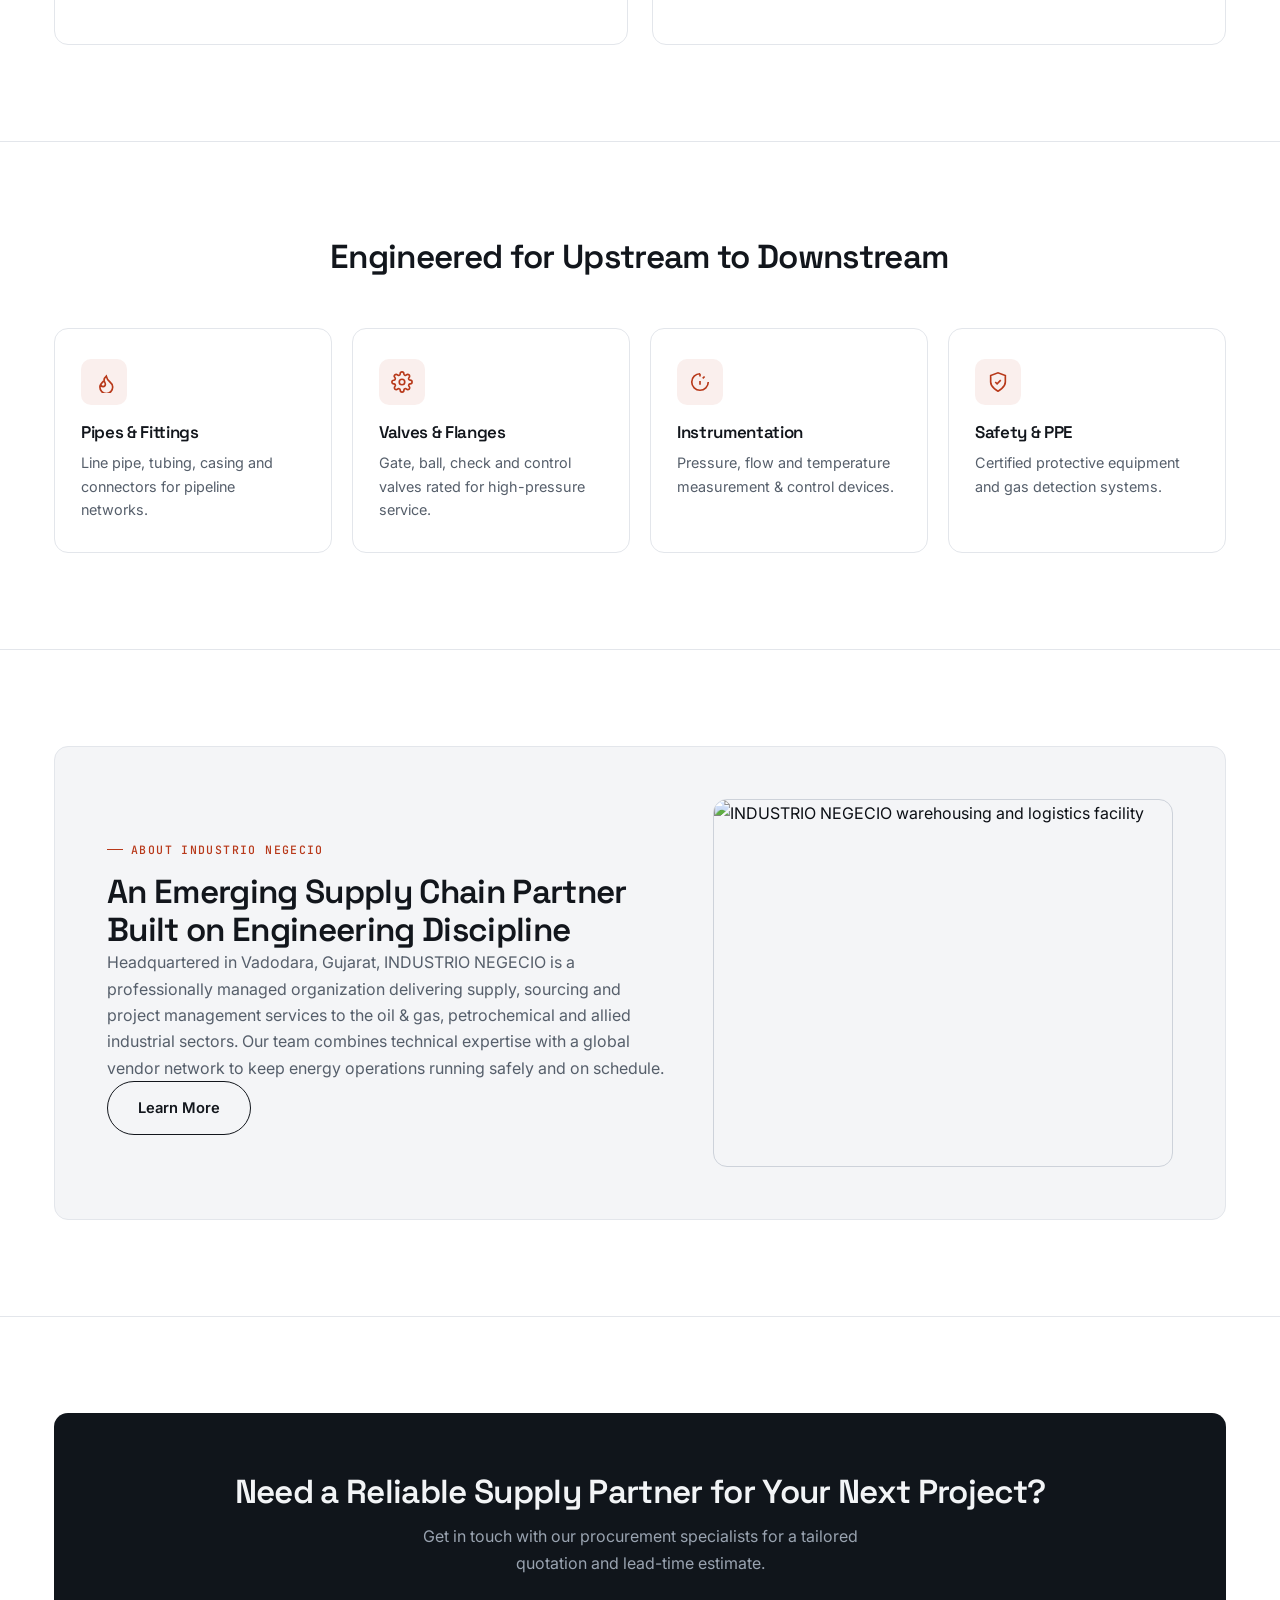
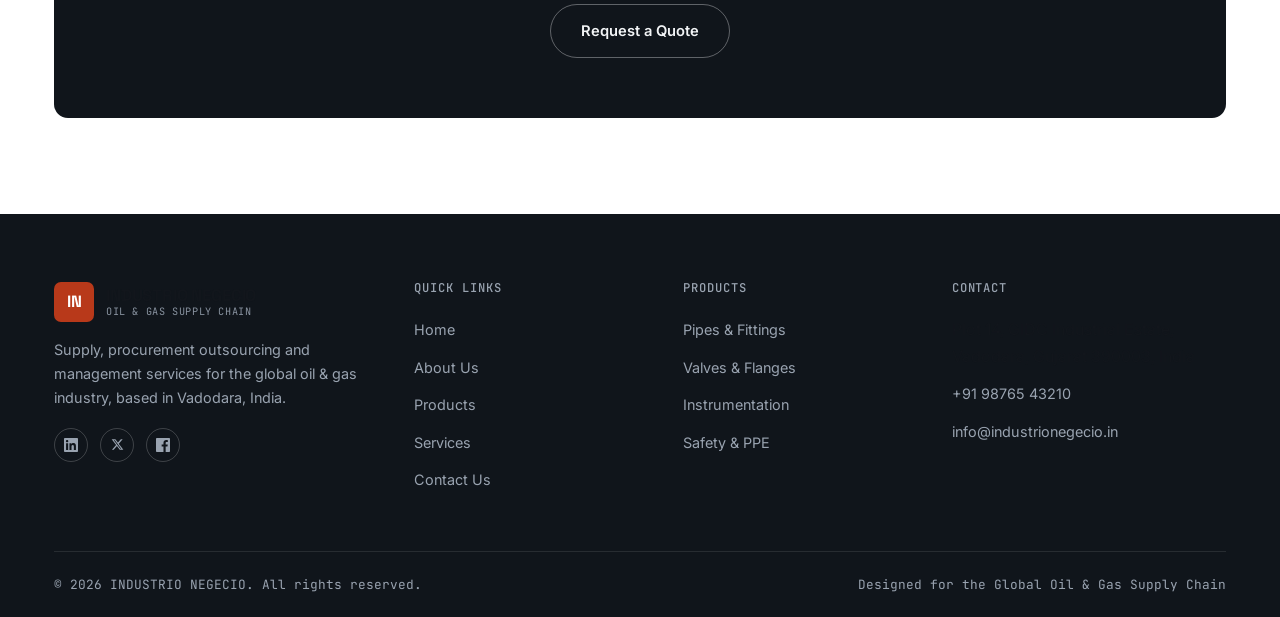
==== commit a262506a: "Correct company history: founded 2024, not 2011 Site claimed 15 years, 500+ projects and a 300-perso" ====
--- a/index.html
+++ b/index.html
@@ -55,7 +55,7 @@
   <div class="container">
     <div class="hero-grid">
       <div class="hero-inner reveal">
-        <span class="eyebrow">Since 2011, Vadodara</span>
+        <span class="eyebrow">Founded 2024, Vadodara</span>
         <h1>Reliable Supply &amp; Procurement for the <em>Oil &amp; Gas</em> Industry</h1>
         <p class="lead">Sourcing critical equipment, materials and technical manpower for upstream, midstream and downstream operators worldwide.</p>
         <div class="hero-actions">
@@ -73,10 +73,10 @@
       </div>
     </div>
     <div class="hero-stats stagger reveal">
-      <div class="stat-box"><strong class="counter" data-target="15" data-suffix="+">0</strong><span>Years Experience</span></div>
-      <div class="stat-box"><strong class="counter" data-target="500" data-suffix="+">0</strong><span>Projects Delivered</span></div>
-      <div class="stat-box"><strong class="counter" data-target="40" data-suffix="+">0</strong><span>Countries Served</span></div>
-      <div class="stat-box"><strong class="counter" data-target="300" data-suffix="+">0</strong><span>Skilled Workforce</span></div>
+      <div class="stat-box"><strong class="counter" data-target="2" data-suffix="+">0</strong><span>Years Active</span></div>
+      <div class="stat-box"><strong class="counter" data-target="60" data-suffix="+">0</strong><span>Projects Delivered</span></div>
+      <div class="stat-box"><strong class="counter" data-target="8" data-suffix="+">0</strong><span>Countries Served</span></div>
+      <div class="stat-box"><strong class="counter" data-target="40" data-suffix="+">0</strong><span>Skilled Workforce</span></div>
     </div>
   </div>
 </section>
